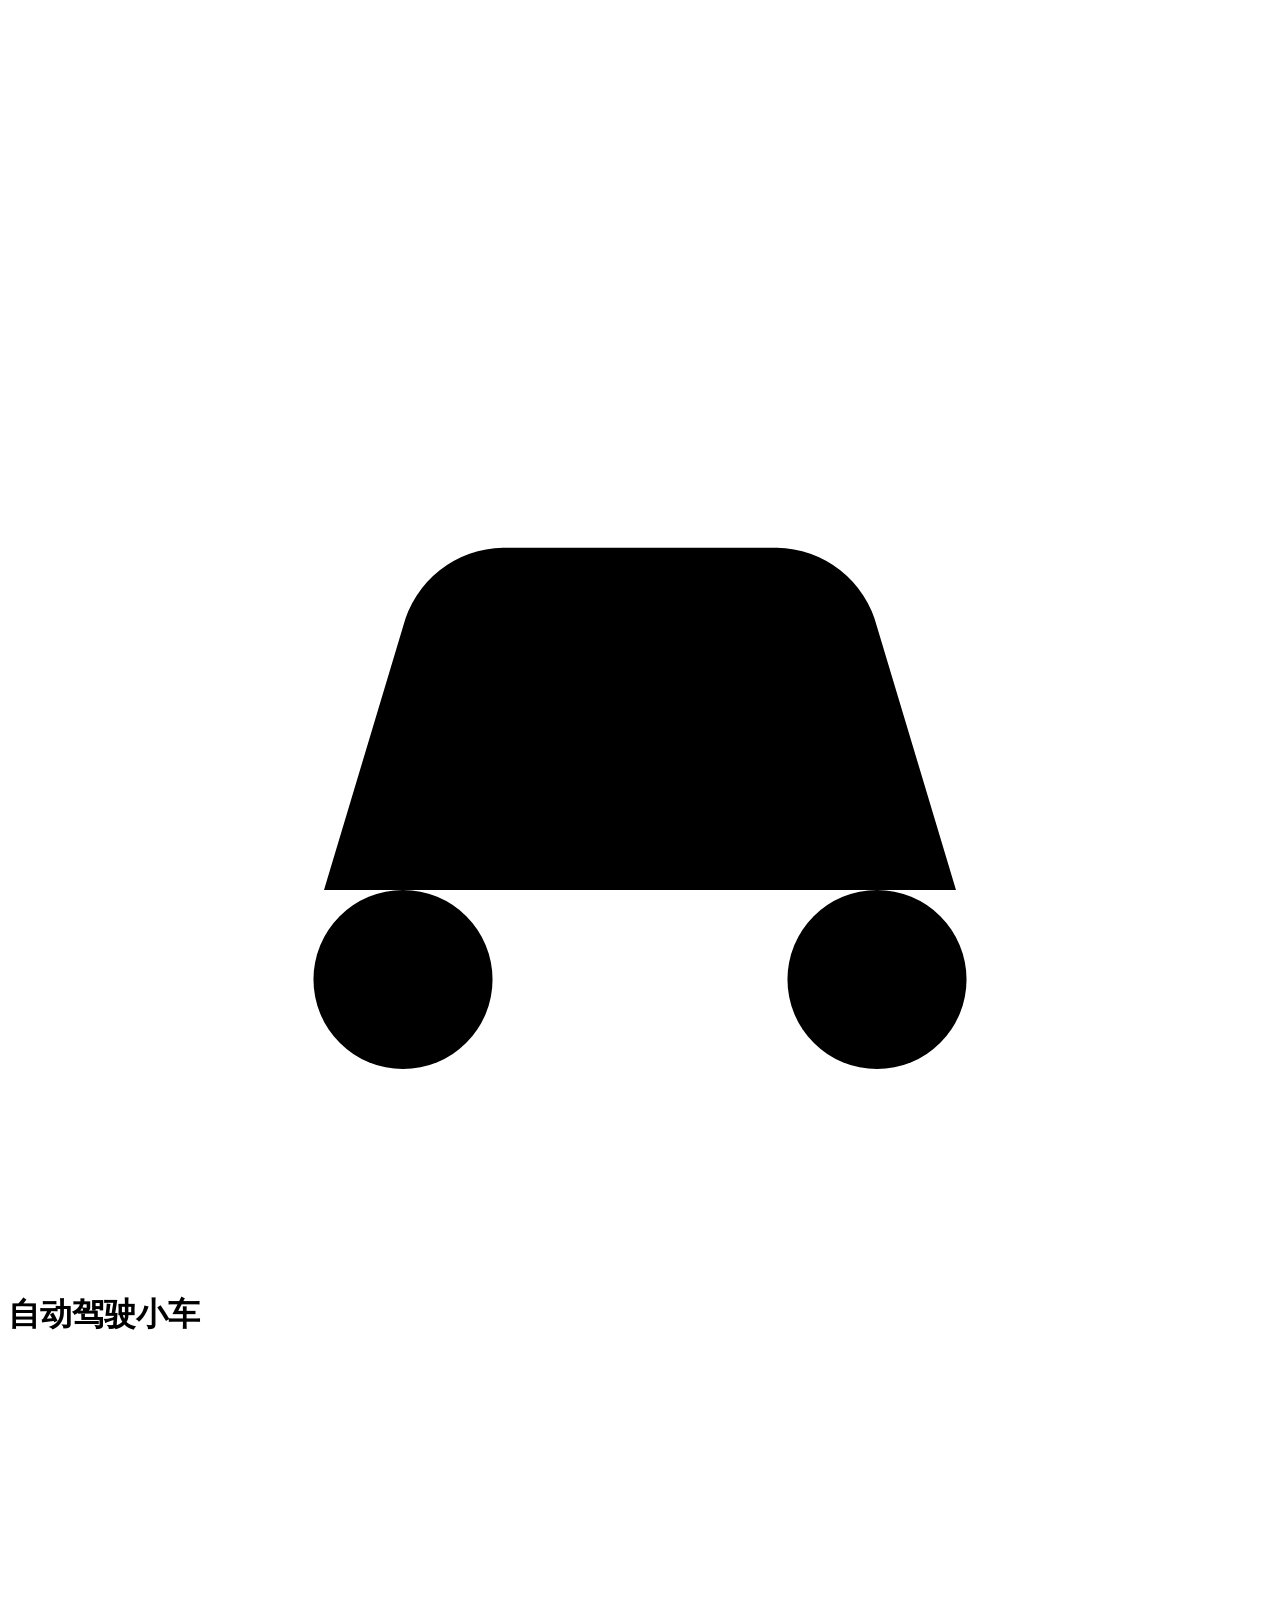
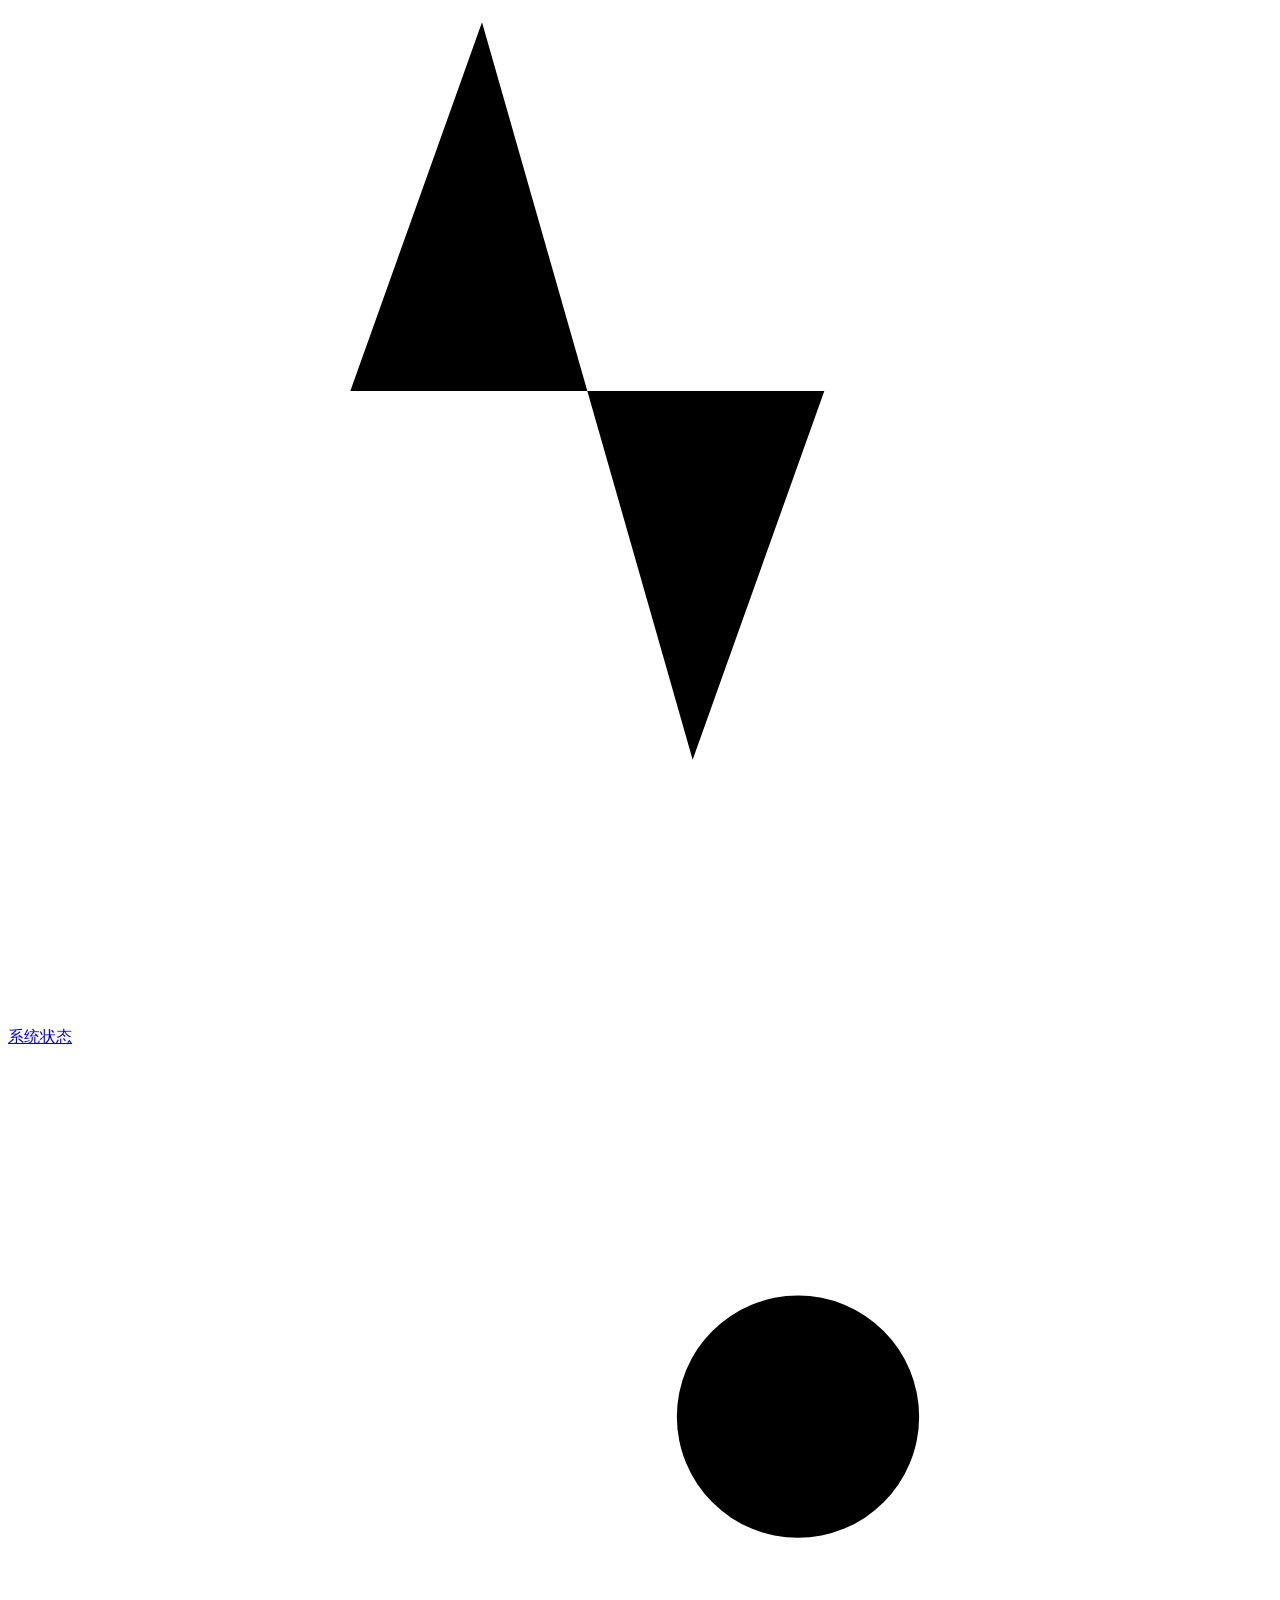
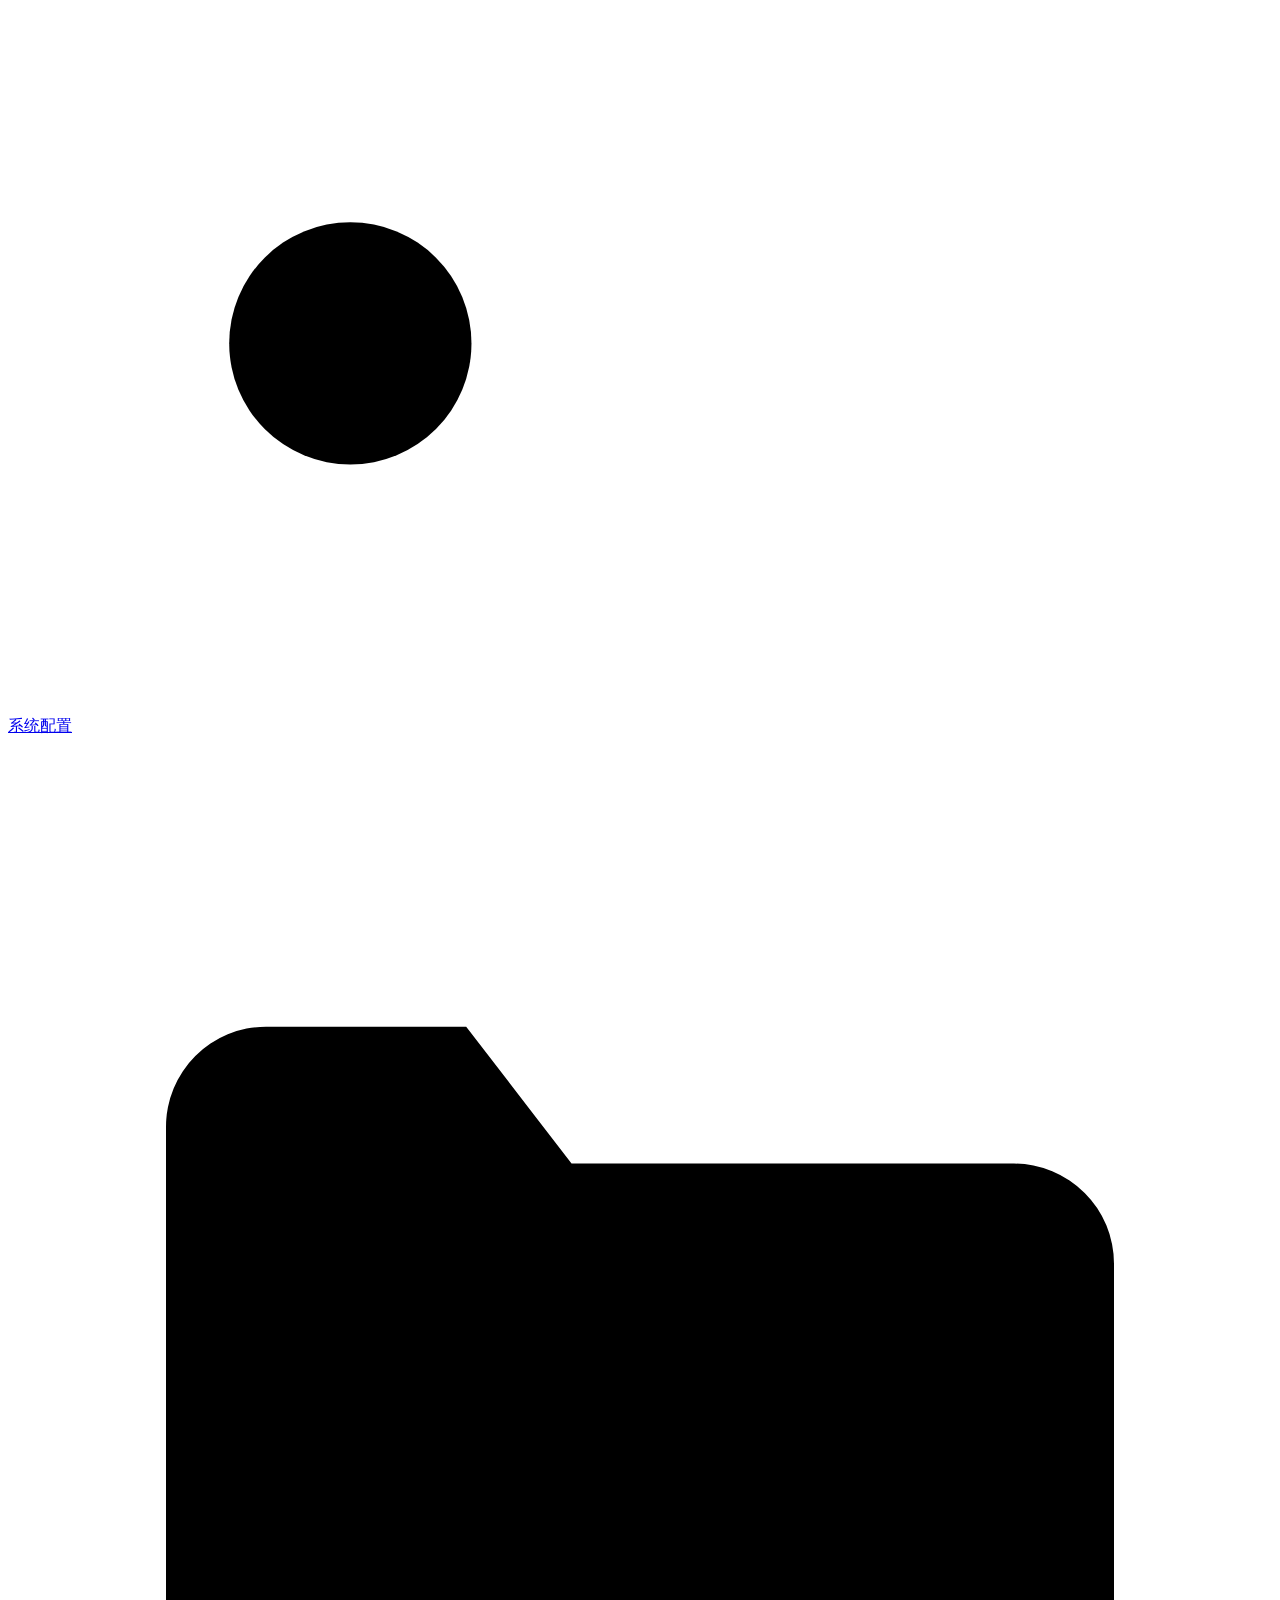
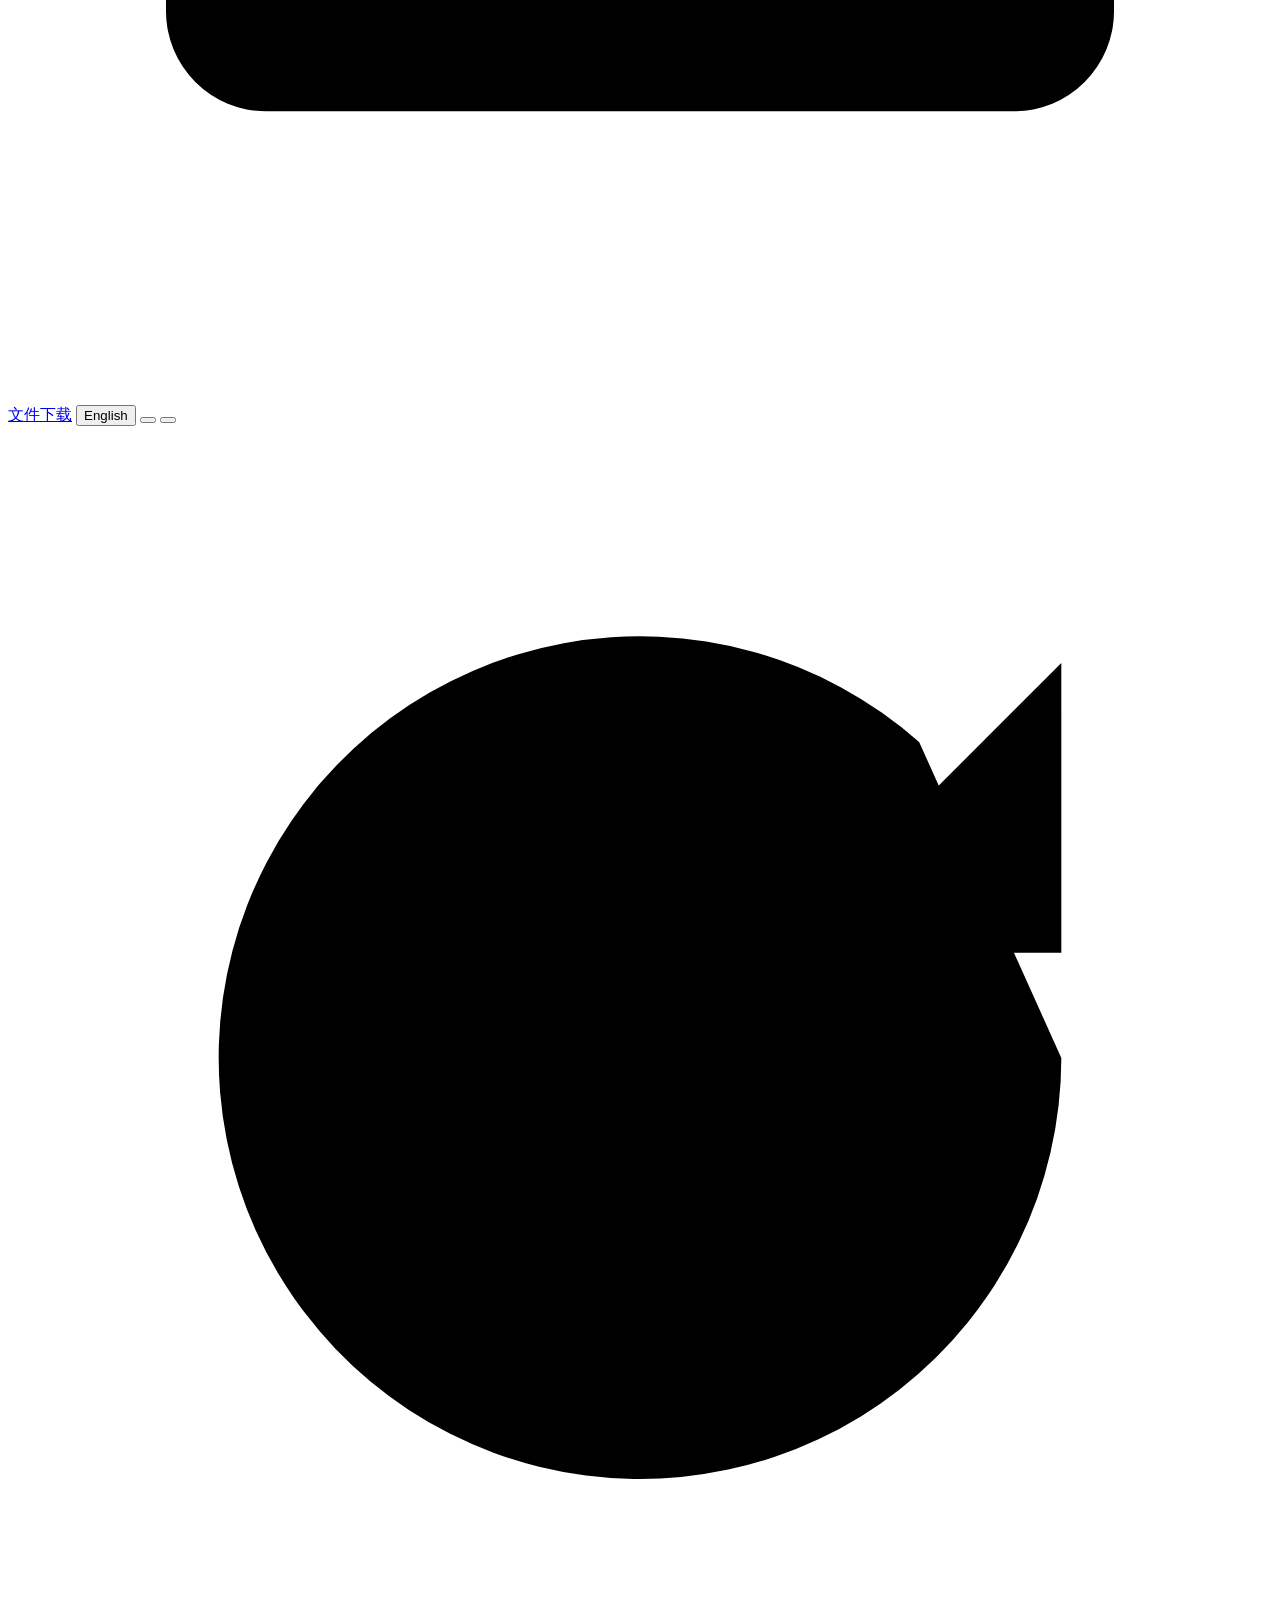
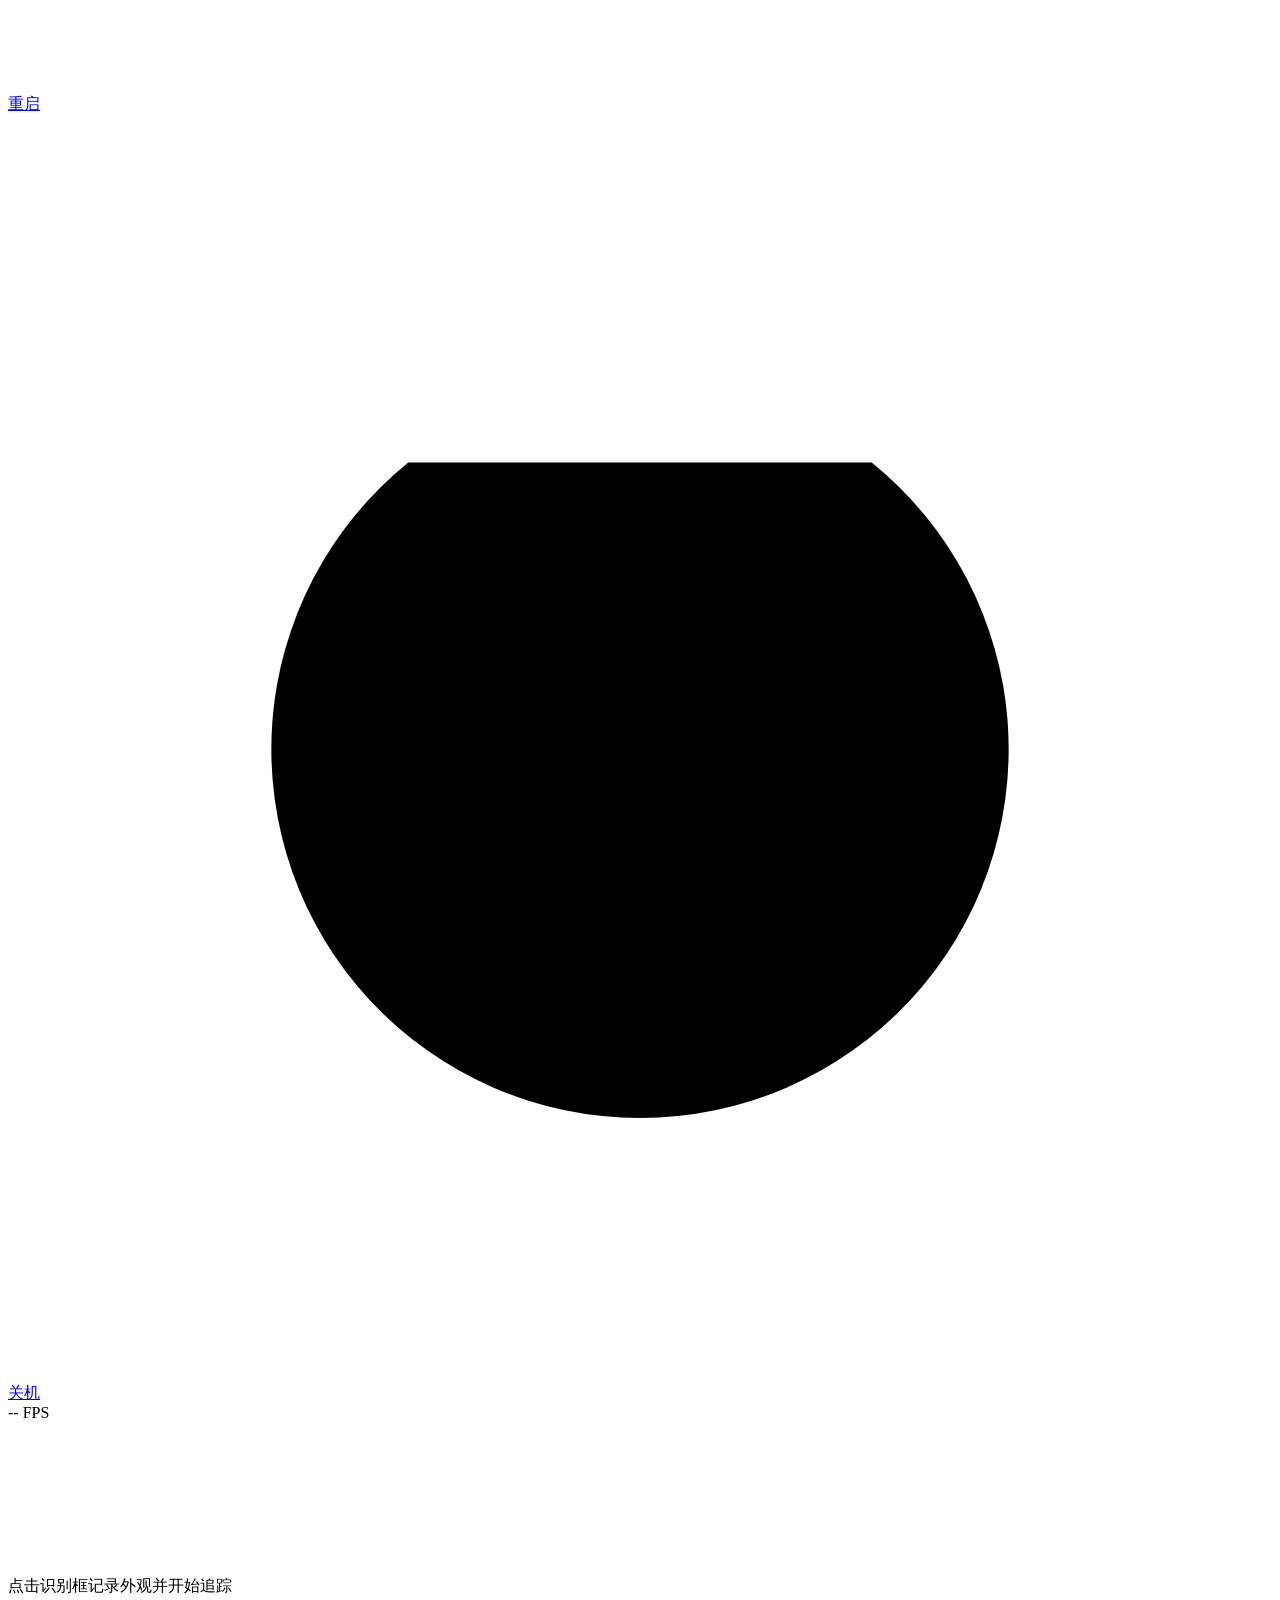
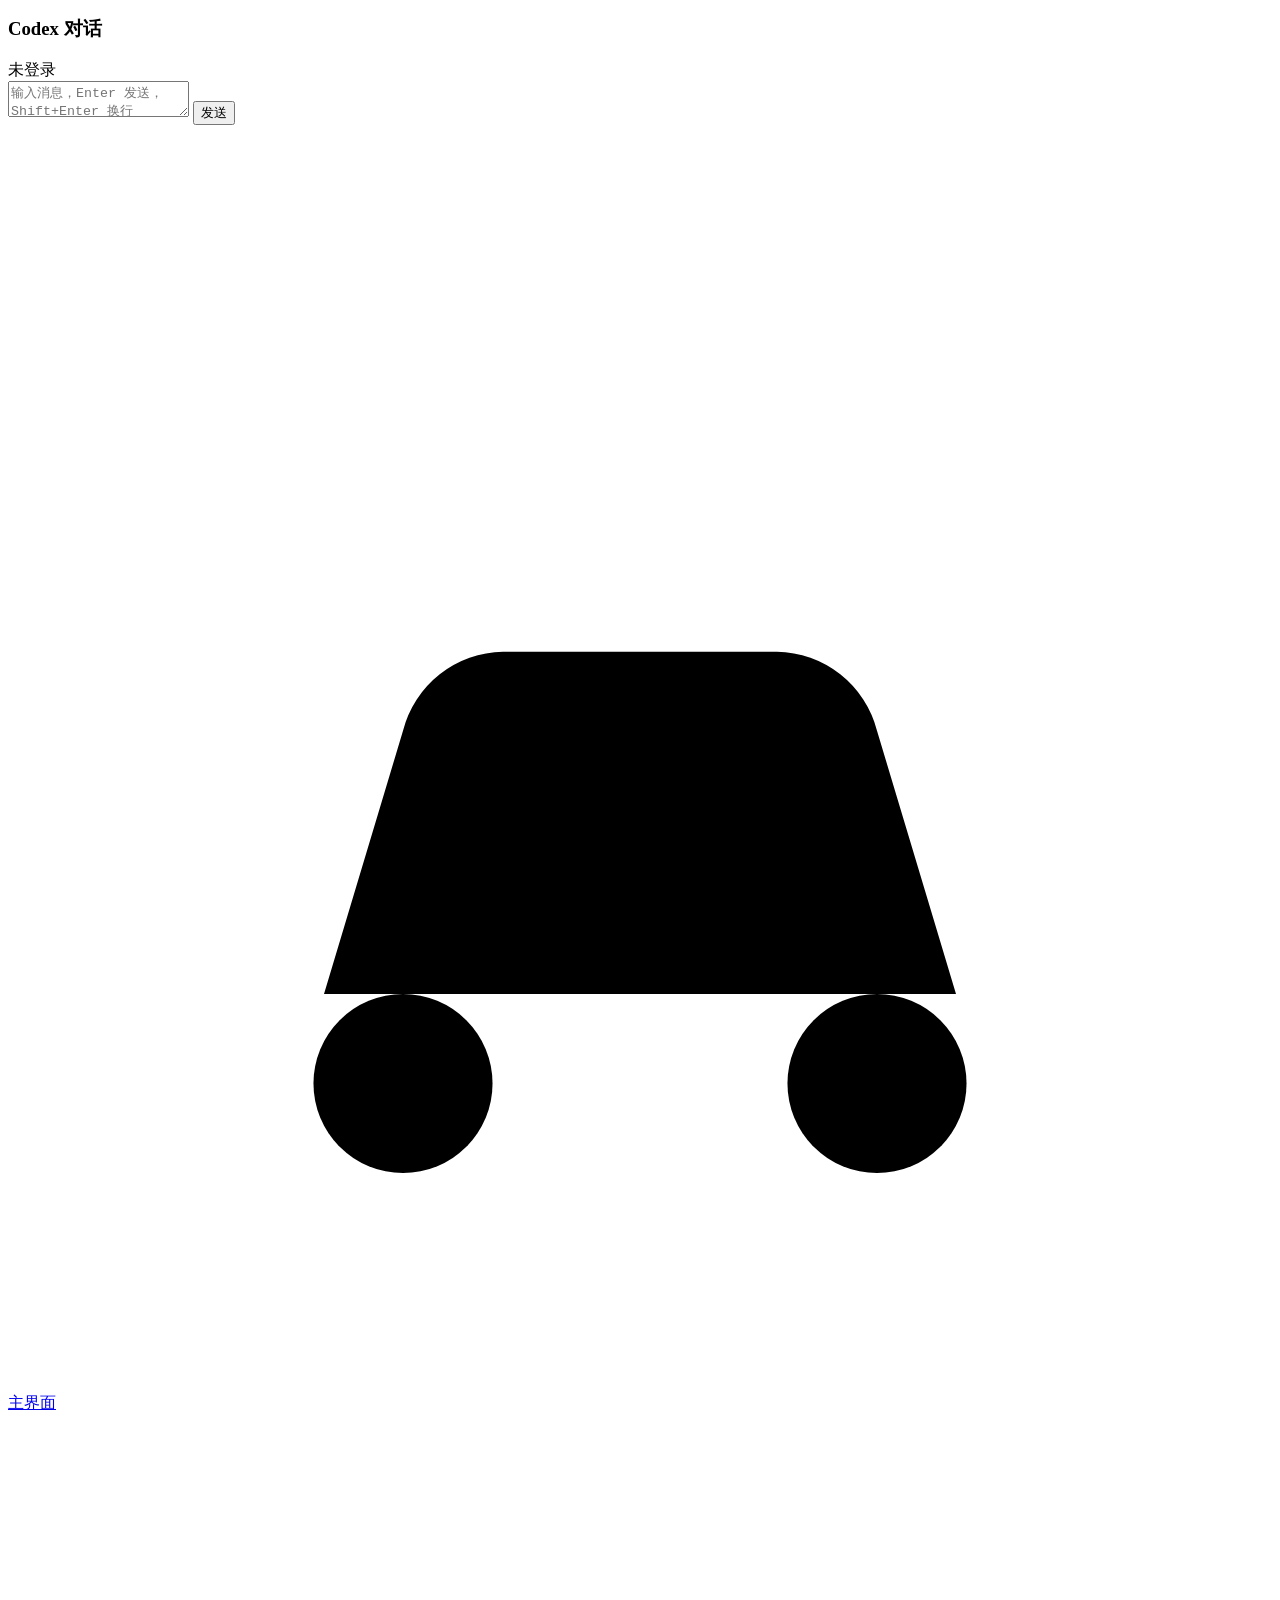
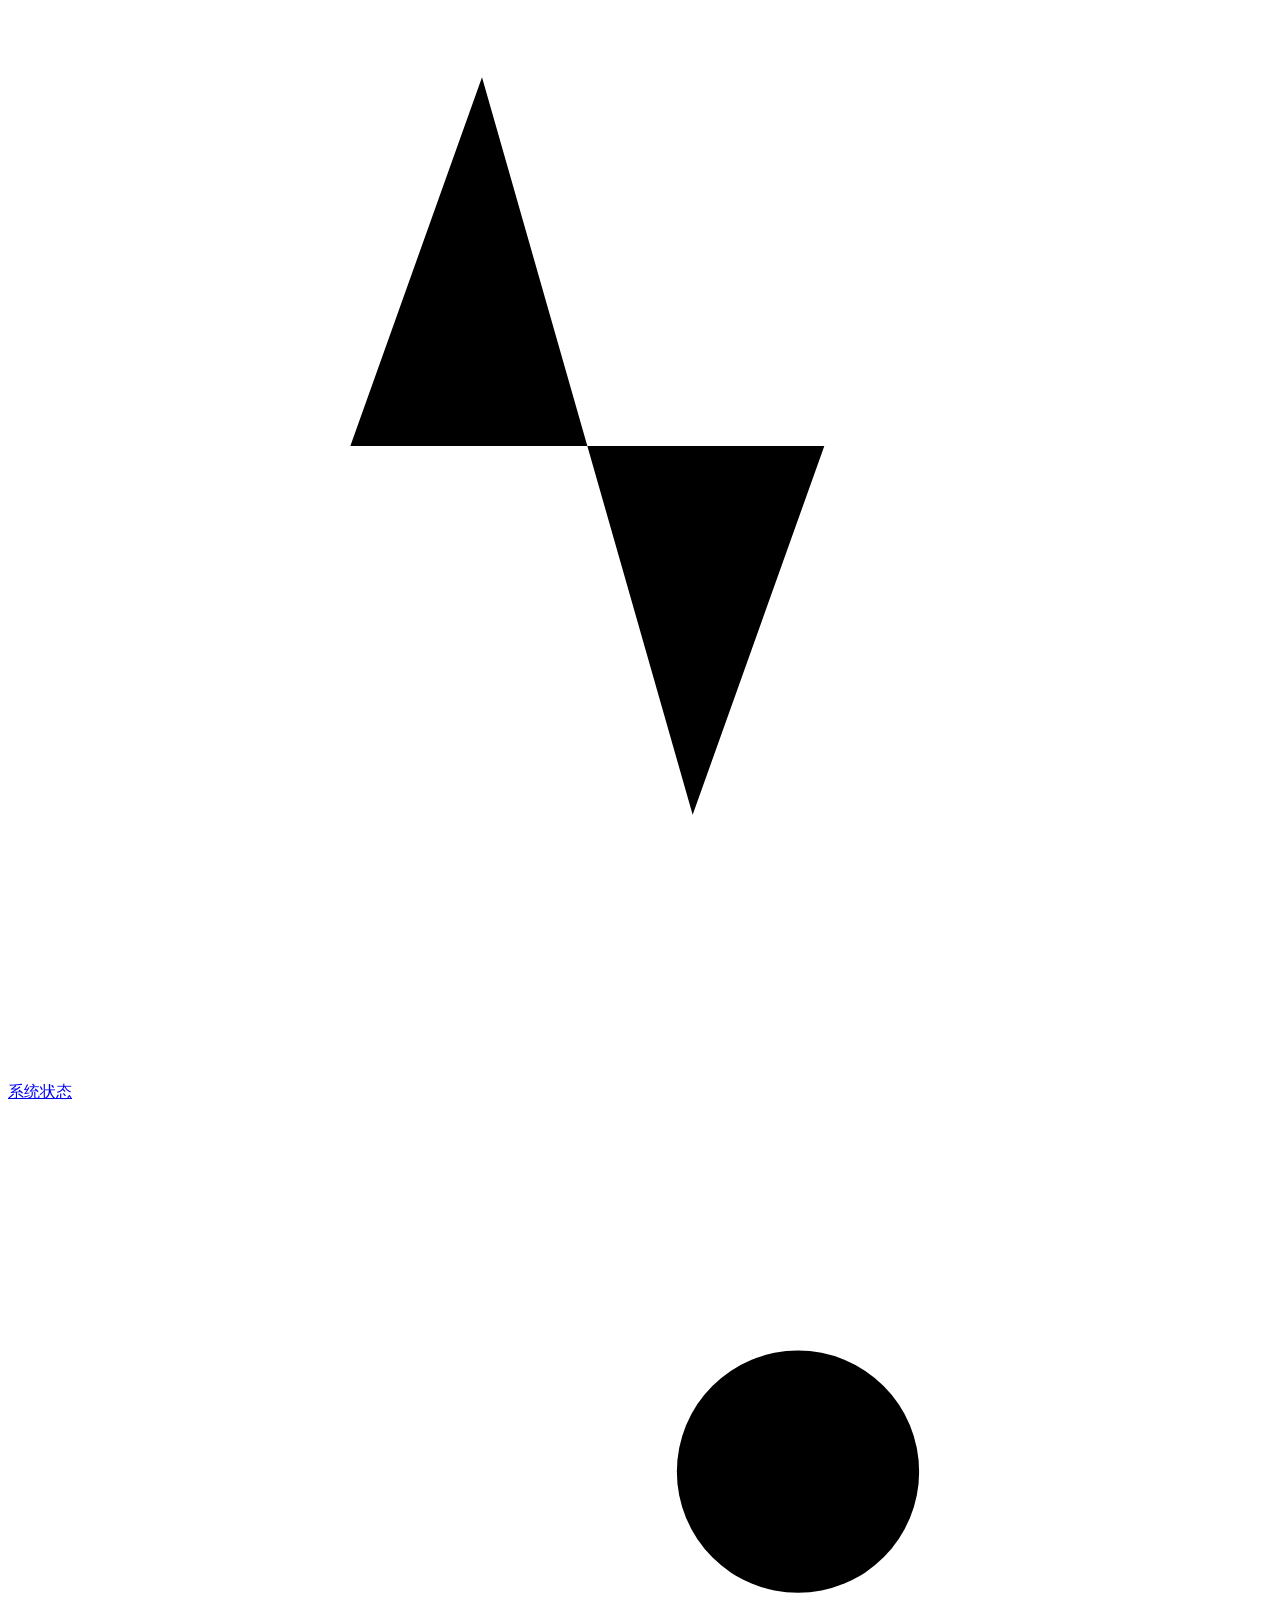
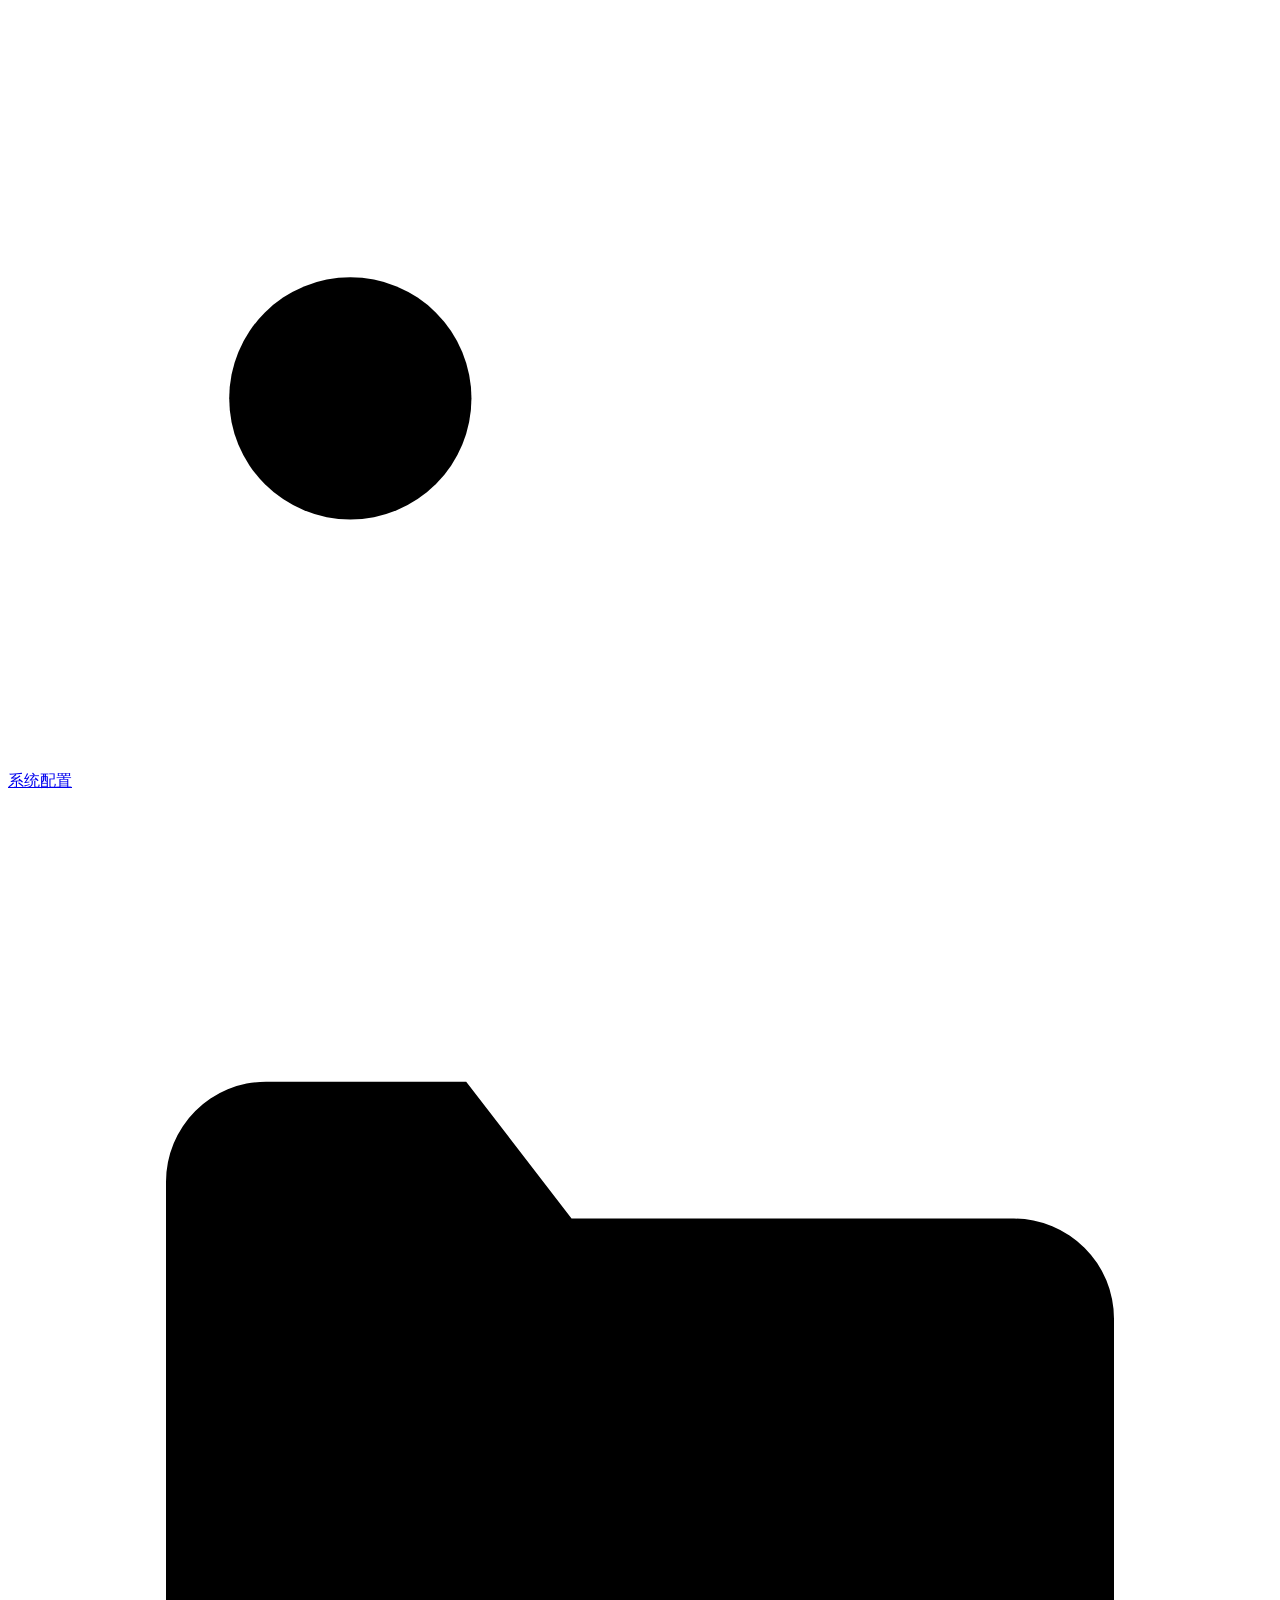
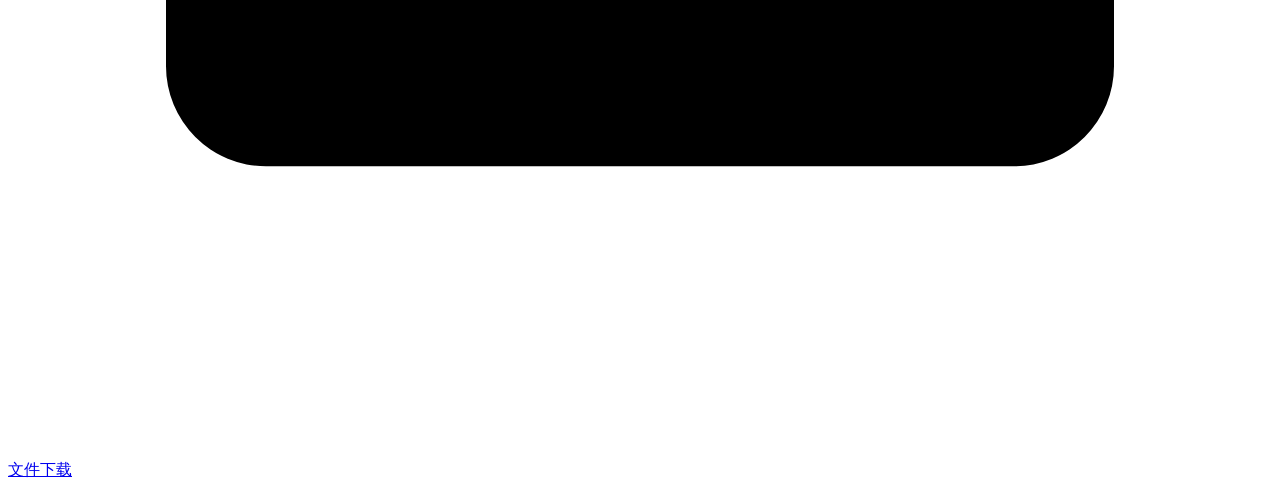
==== html/index.html @ cf7c735f "web: 移除 Codex 对话输入框下方状态行（沙箱/记录提示） - index.html 删除 .codex-chat-foot（#codex_chat_meta 状态行） - codex-cha" ====
<!-- SPDX-License-Identifier: GPL-3.0-or-later -->
<!DOCTYPE html><html lang="zh"><head><meta charset="UTF-8"><meta name="viewport" content="width=device-width,initial-scale=1"><title data-i18n="自动驾驶小车">自动驾驶小车</title>
<link rel="stylesheet" href="/css/tokens.css?v=2026110716">
<link rel="stylesheet" href="/css/layout.css?v=2026110716">
<link rel="stylesheet" href="/css/components.css?v=2026110716">
<link rel="stylesheet" href="/css/monitor.css?v=2026110716">
<link rel="stylesheet" href="/css/camera.css?v=2026110716">
<link rel="stylesheet" href="/css/codex-chat.css?v=2026110716">
<script src="/js/theme.js?v=2026110716"></script>
<script src="/js/palette.js?v=2026110716"></script>
<script src="/js/i18n.js?v=2026110716"></script>
<script src="/js/auth.js?v=2026110716"></script>
<script src="/js/app.js?v=2026110716"></script>
</head><body>
<div class="top-bar">
  <div class="tb-left"><h1><svg class="icon" viewBox="0 0 24 24" aria-hidden="true"><path d="M4 16.5h16"/><path d="M6 16.5l1.5-5A2 2 0 0 1 9.4 10h5.2a2 2 0 0 1 1.9 1.5l1.5 5"/><circle cx="7.5" cy="18.2" r="1.7"/><circle cx="16.5" cy="18.2" r="1.7"/></svg> <span data-i18n="自动驾驶小车">自动驾驶小车</span></h1></div>
  <div class="tb-right">
    <span id="datetime"></span>
    <a href="/status" class="btn btn-back"><svg class="icon" viewBox="0 0 24 24" aria-hidden="true"><path d="M3 12h3.5l2.5-7 4 14 2.5-7H21"/></svg> <span data-i18n="系统状态">系统状态</span></a>
    <a href="/config" class="btn btn-back"><svg class="icon" viewBox="0 0 24 24" aria-hidden="true"><path d="M4 7h9M17.5 7H20M4 17h2.5M11 17h9"/><circle cx="15" cy="7" r="2.3"/><circle cx="6.5" cy="17" r="2.3"/></svg> <span data-i18n="系统配置">系统配置</span></a>
    <a href="/logs" class="btn btn-back"><svg class="icon" viewBox="0 0 24 24" aria-hidden="true"><path d="M3 7.4A1.9 1.9 0 0 1 4.9 5.5h3.8l2 2.6h8.4a1.9 1.9 0 0 1 1.9 1.9v6.6a1.9 1.9 0 0 1-1.9 1.9H4.9A1.9 1.9 0 0 1 3 16.6z"/></svg> <span data-i18n="文件下载">文件下载</span></a>
    <button id="langBtn" class="theme-btn" onclick="toggleLang()" data-i18n-title="切换语言">English</button>
    <button id="themeBtn" class="theme-btn" onclick="toggleTheme()" data-i18n-title="切换主题"></button>
    <button id="paletteBtn" class="theme-btn" onclick="cyclePalette()" data-i18n-title="切换配色"></button>
    <a href="#" onclick="reboot()" class="pwr pwr-reboot"><svg class="icon" viewBox="0 0 24 24" aria-hidden="true"><path d="M20 12a8 8 0 1 1-2.7-6"/><path d="M20 4.5V10h-5.5"/></svg> <span data-i18n="重启">重启</span></a>
    <a href="#" onclick="shutdown()" class="pwr pwr-shutdown"><svg class="icon" viewBox="0 0 24 24" aria-hidden="true"><path d="M12 3.5v7.5"/><path d="M7.6 6.6a7 7 0 1 0 8.8 0"/></svg> <span data-i18n="关机">关机</span></a>
  </div>
</div>

<div class="grid">
  <div class="monitor-grid">
    <div class="video-column">
      <div class="card video-card">
        <div class="video-fps" id="video_fps">-- FPS</div>
        <div class="video-wrapper">
          <video id="stream_video" autoplay muted playsinline></video>
          <img id="stream_img" style="display:none" alt="" onerror="this.style.display='none'">
          <canvas id="stream_overlay" aria-hidden="true"></canvas>
          <div id="tracking_overlay" aria-label="图像目标追踪" data-i18n-aria-label="图像目标追踪"></div>
        </div>
        <div class="tracking-toolbar">
          <span id="tracking_status" role="status">点击识别框记录外观并开始追踪</span>
          <div class="video-stats" id="video_stats" aria-live="off"></div>
        </div>
      </div>
    </div>
    <aside class="status-column codex-side" aria-label="Codex 对话">
      <section class="card codex-chat codex-chat-side" id="codex_chat" aria-labelledby="codex_chat_title">
        <div class="codex-chat-head">
          <h3 id="codex_chat_title"><span data-i18n="Codex 对话">Codex 对话</span></h3>
          <span class="codex-badge" id="codex_login_badge" data-i18n="未登录">未登录</span>
          <span class="card-status" id="status_codex_chat" role="status" aria-live="polite"></span>
          <div class="codex-chat-actions">
            <button type="button" class="btn btn-back" id="codex_stop_btn" data-i18n="停止" hidden>停止</button>
          </div>
        </div>
        <div class="codex-chat-log" id="codex_chat_log" role="log" aria-live="polite"></div>
        <form class="codex-chat-form" id="codex_chat_form">
          <textarea id="codex_chat_input" rows="2" data-i18n-ph="输入消息，Enter 发送，Shift+Enter 换行" placeholder="输入消息，Enter 发送，Shift+Enter 换行"></textarea>
          <button type="submit" class="btn btn-save" id="codex_send_btn" data-i18n="发送">发送</button>
        </form>
      </section>
    </aside>
  </div>
</div>
<script src="/js/monitor.js?v=2026110716"></script>
<script src="/js/image-tracking.js?v=2026110716"></script>
<script src="/js/codex-chat.js?v=2026110716"></script>
<script src="/js/mobile-nav.js?v=2026110716"></script>
<nav class="tabbar" aria-label="主导航"><a class="tab active" href="/" aria-current="page"><svg class="icon" viewBox="0 0 24 24" aria-hidden="true"><path d="M4 16.5h16"/><path d="M6 16.5l1.5-5A2 2 0 0 1 9.4 10h5.2a2 2 0 0 1 1.9 1.5l1.5 5"/><circle cx="7.5" cy="18.2" r="1.7"/><circle cx="16.5" cy="18.2" r="1.7"/></svg><span data-i18n="主界面">主界面</span></a><a class="tab" href="/status"><svg class="icon" viewBox="0 0 24 24" aria-hidden="true"><path d="M3 12h3.5l2.5-7 4 14 2.5-7H21"/></svg><span data-i18n="系统状态">系统状态</span></a><a class="tab" href="/config"><svg class="icon" viewBox="0 0 24 24" aria-hidden="true"><path d="M4 7h9M17.5 7H20M4 17h2.5M11 17h9"/><circle cx="15" cy="7" r="2.3"/><circle cx="6.5" cy="17" r="2.3"/></svg><span data-i18n="系统配置">系统配置</span></a><a class="tab" href="/logs"><svg class="icon" viewBox="0 0 24 24" aria-hidden="true"><path d="M3 7.4A1.9 1.9 0 0 1 4.9 5.5h3.8l2 2.6h8.4a1.9 1.9 0 0 1 1.9 1.9v6.6a1.9 1.9 0 0 1-1.9 1.9H4.9A1.9 1.9 0 0 1 3 16.6z"/></svg><span data-i18n="文件下载">文件下载</span></a></nav></body></html>
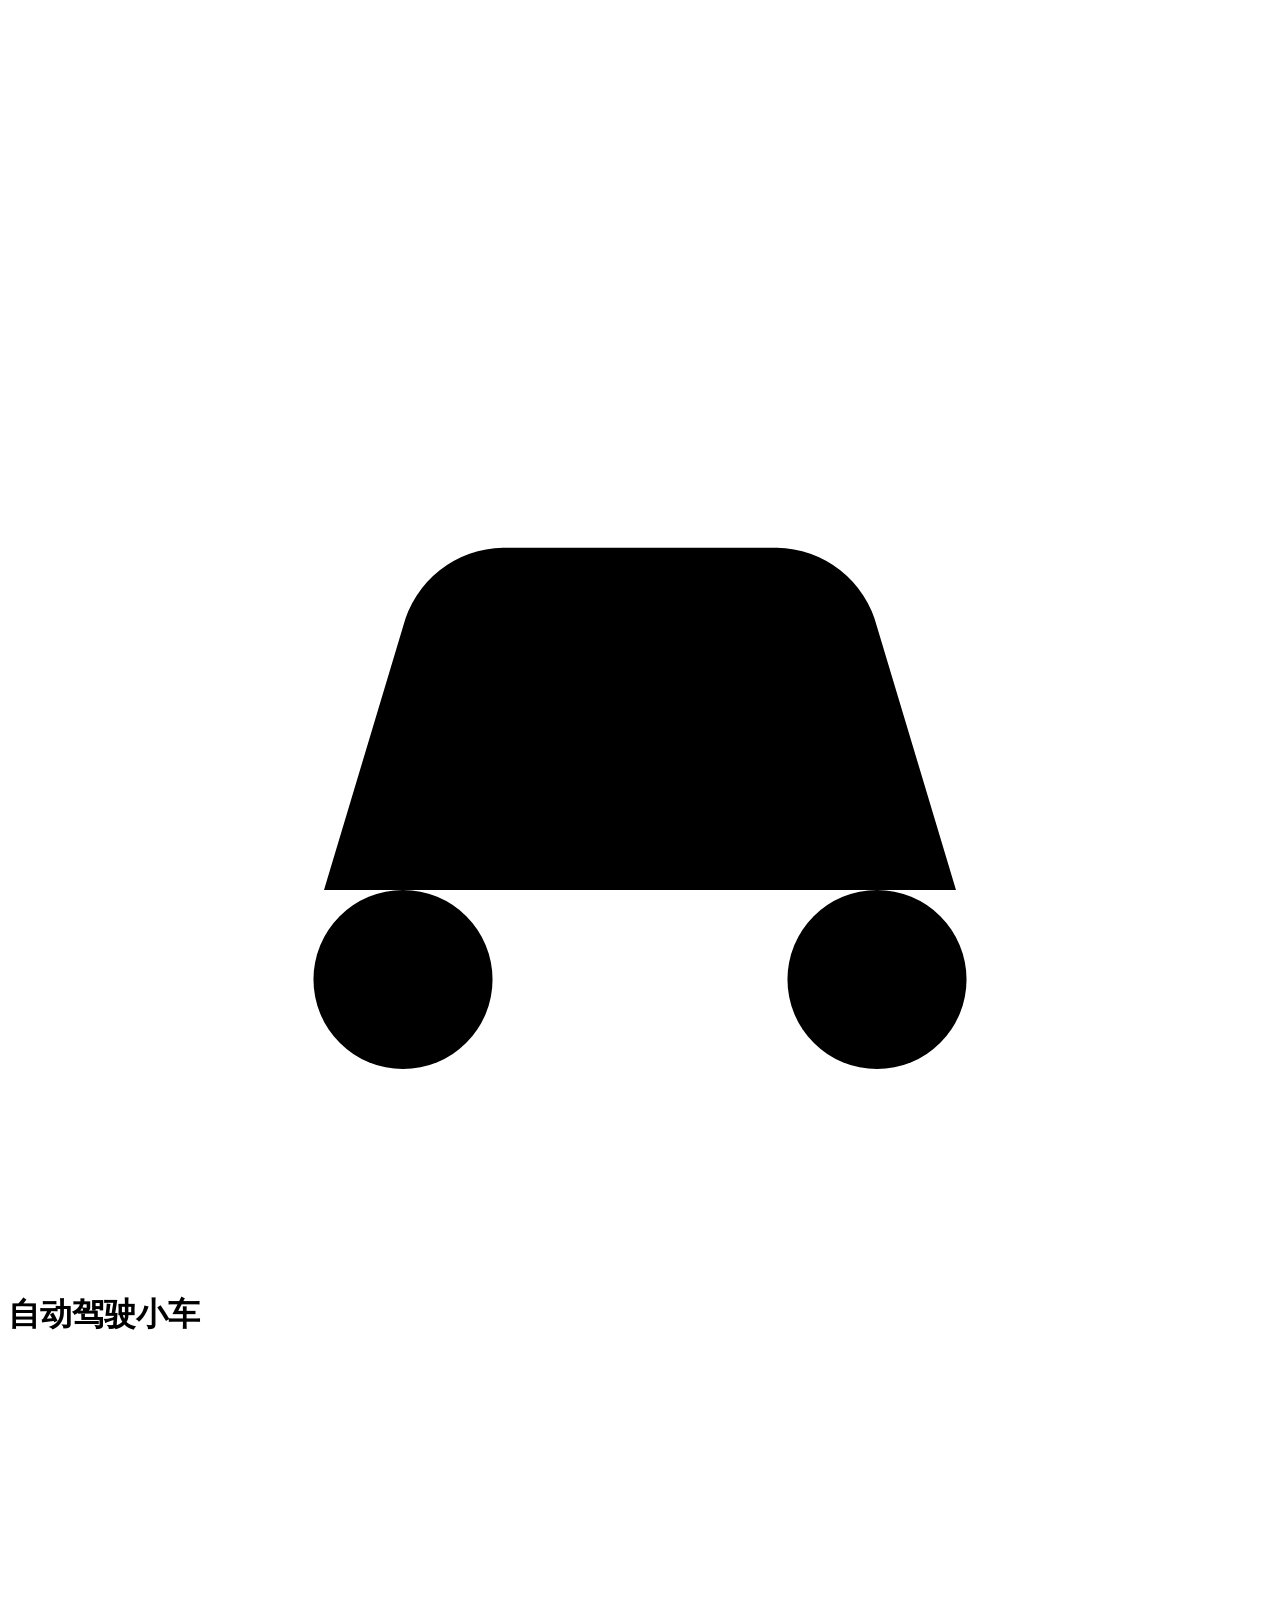
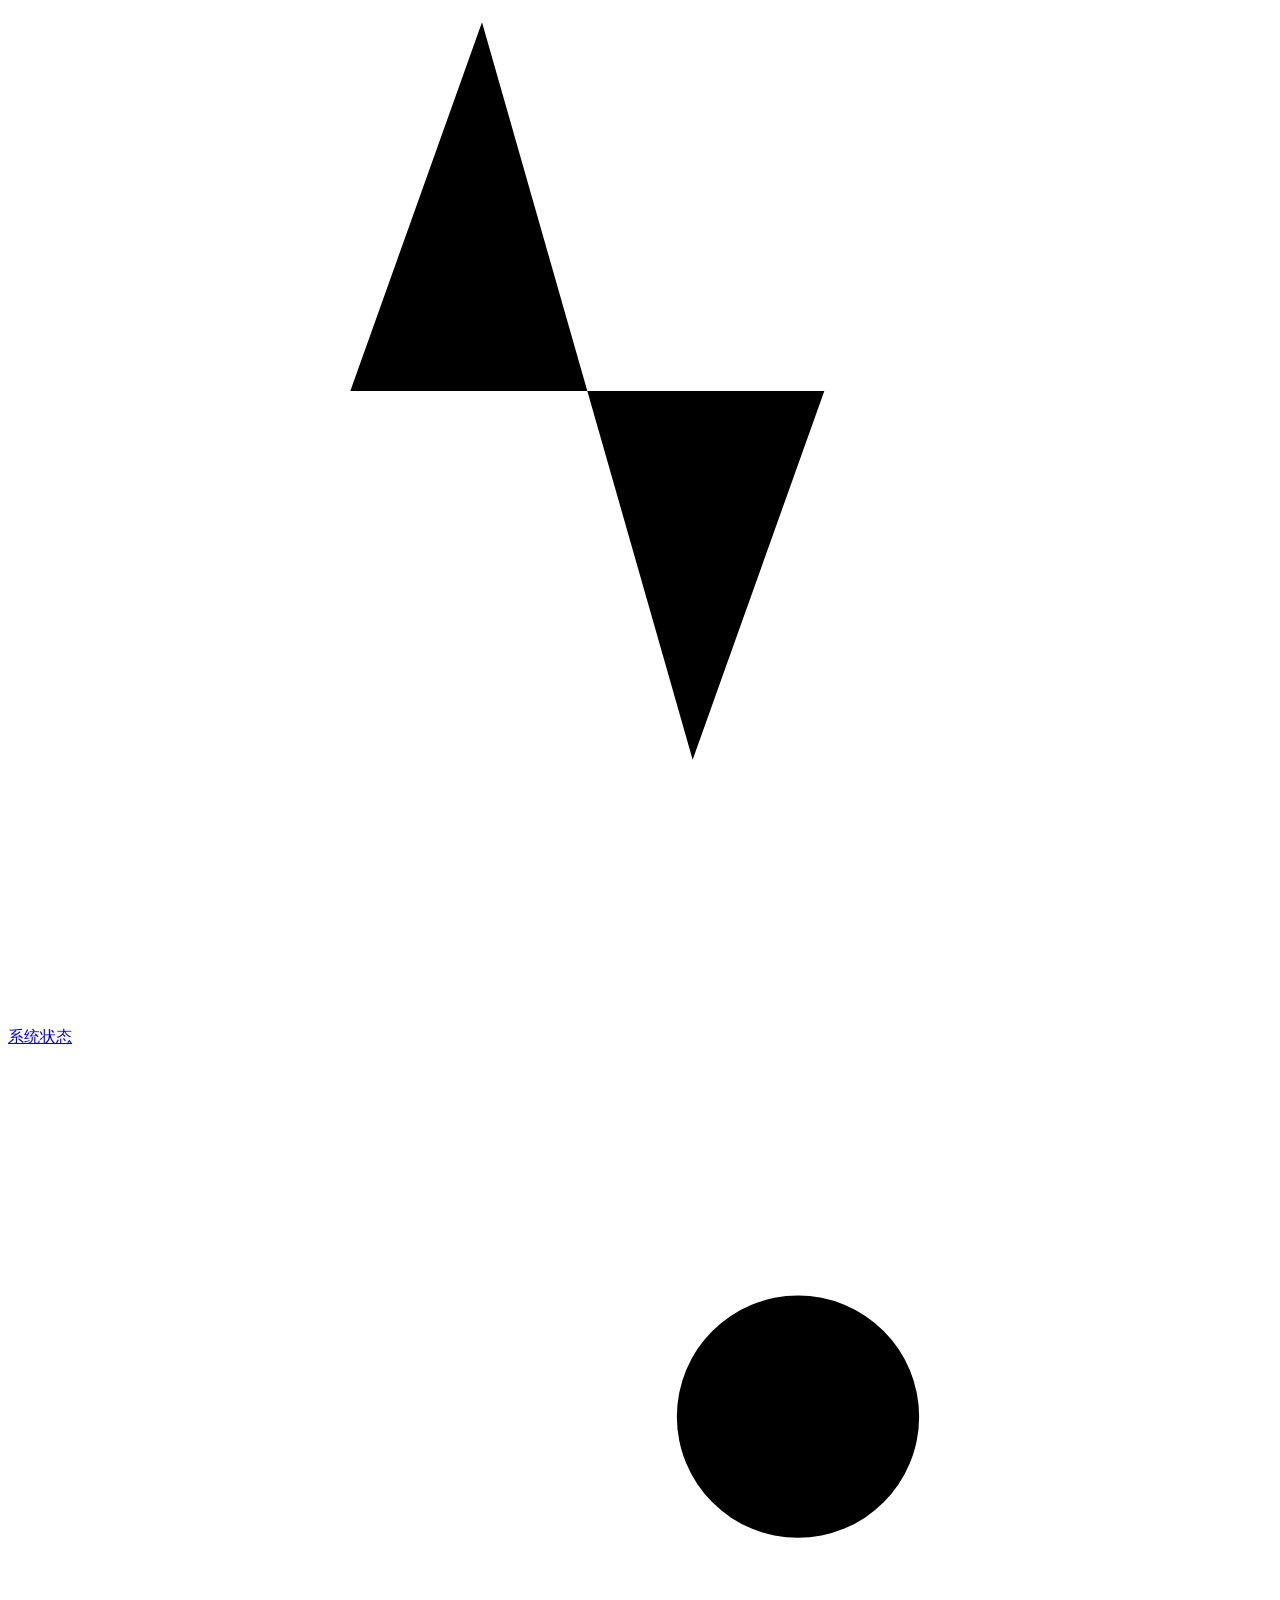
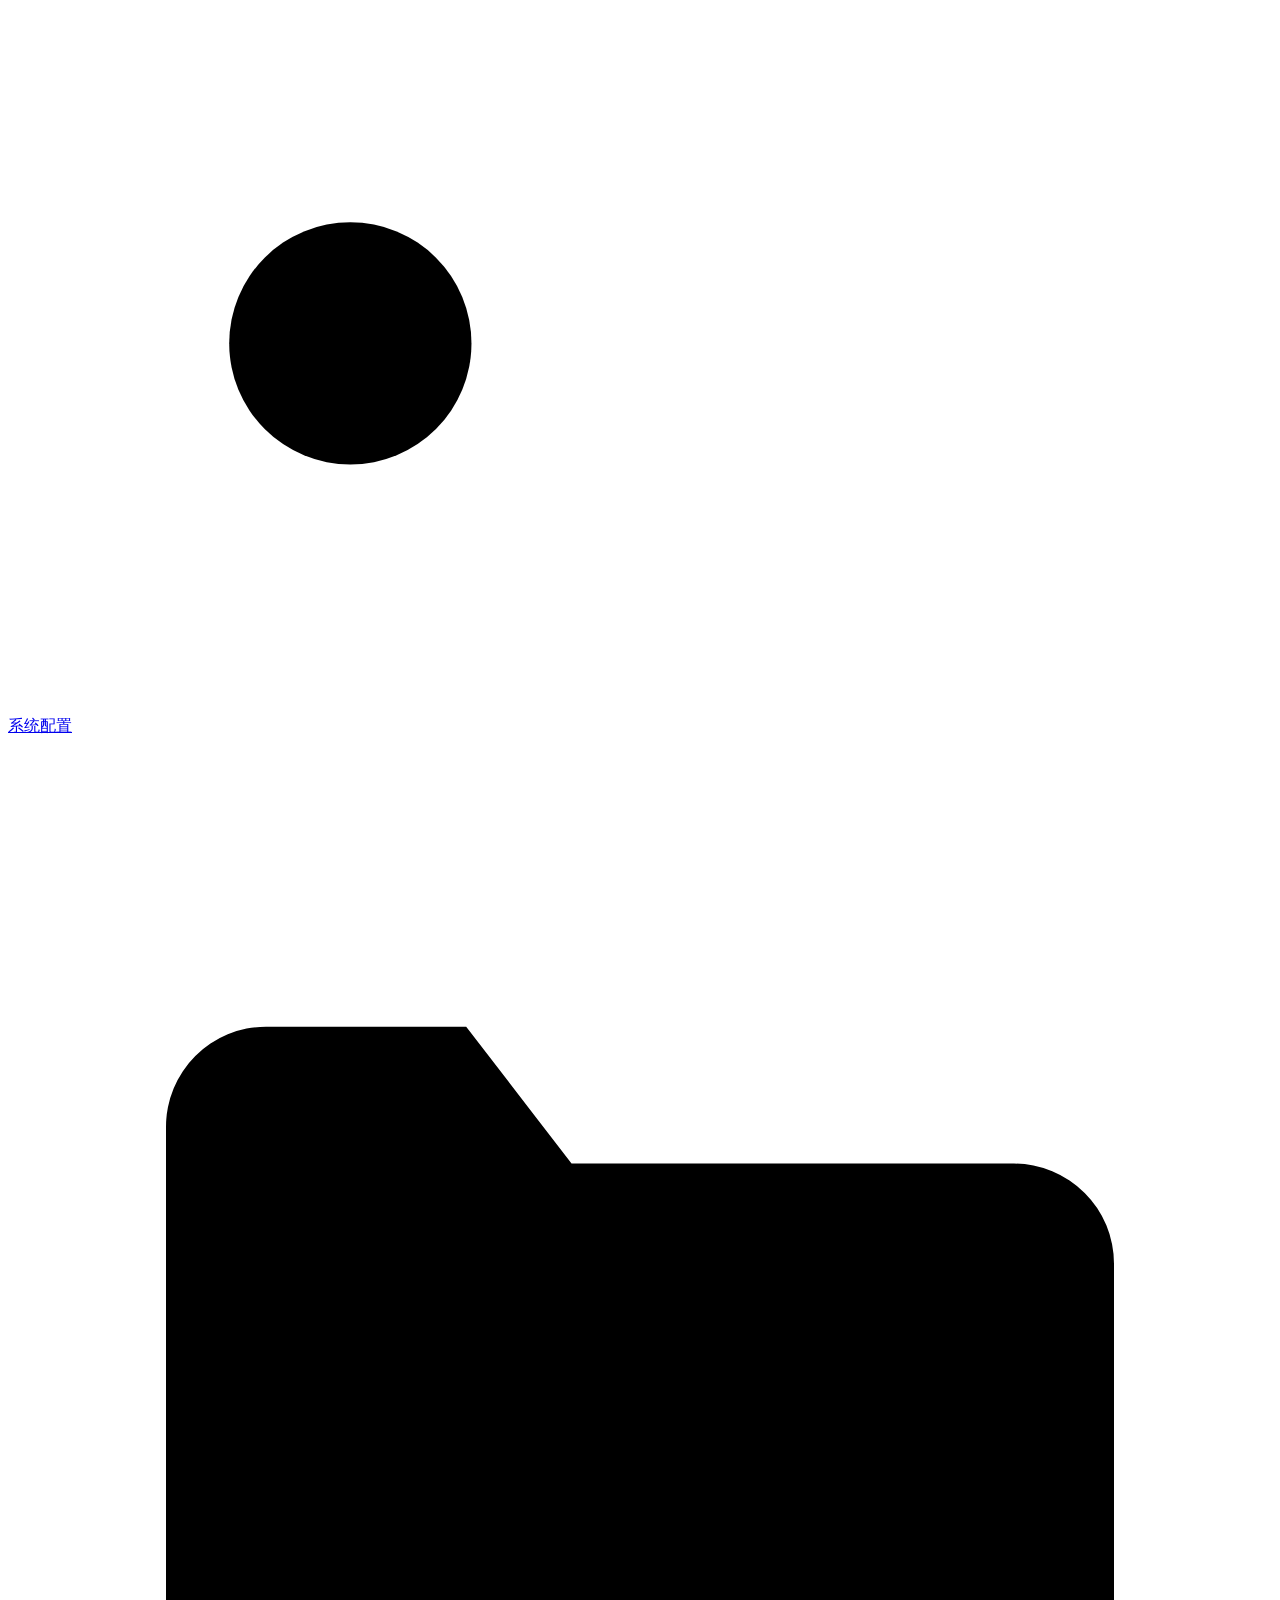
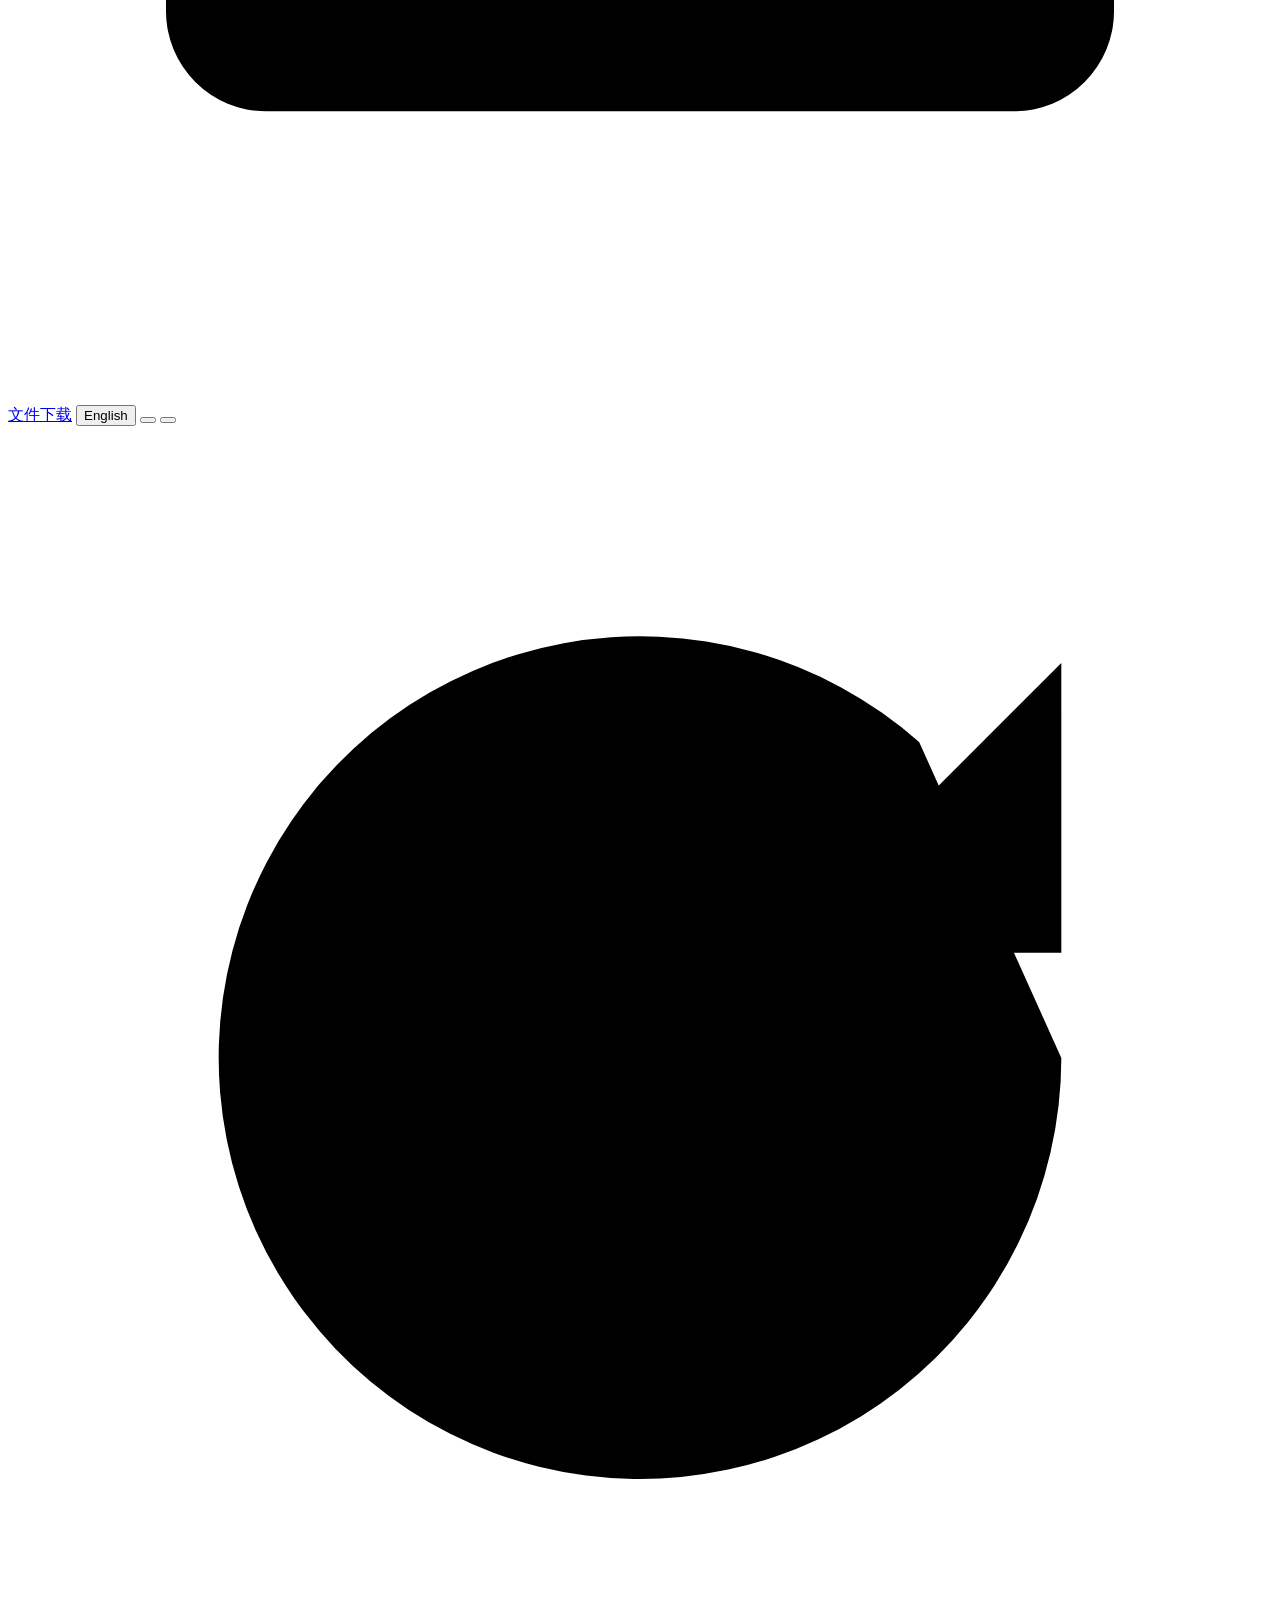
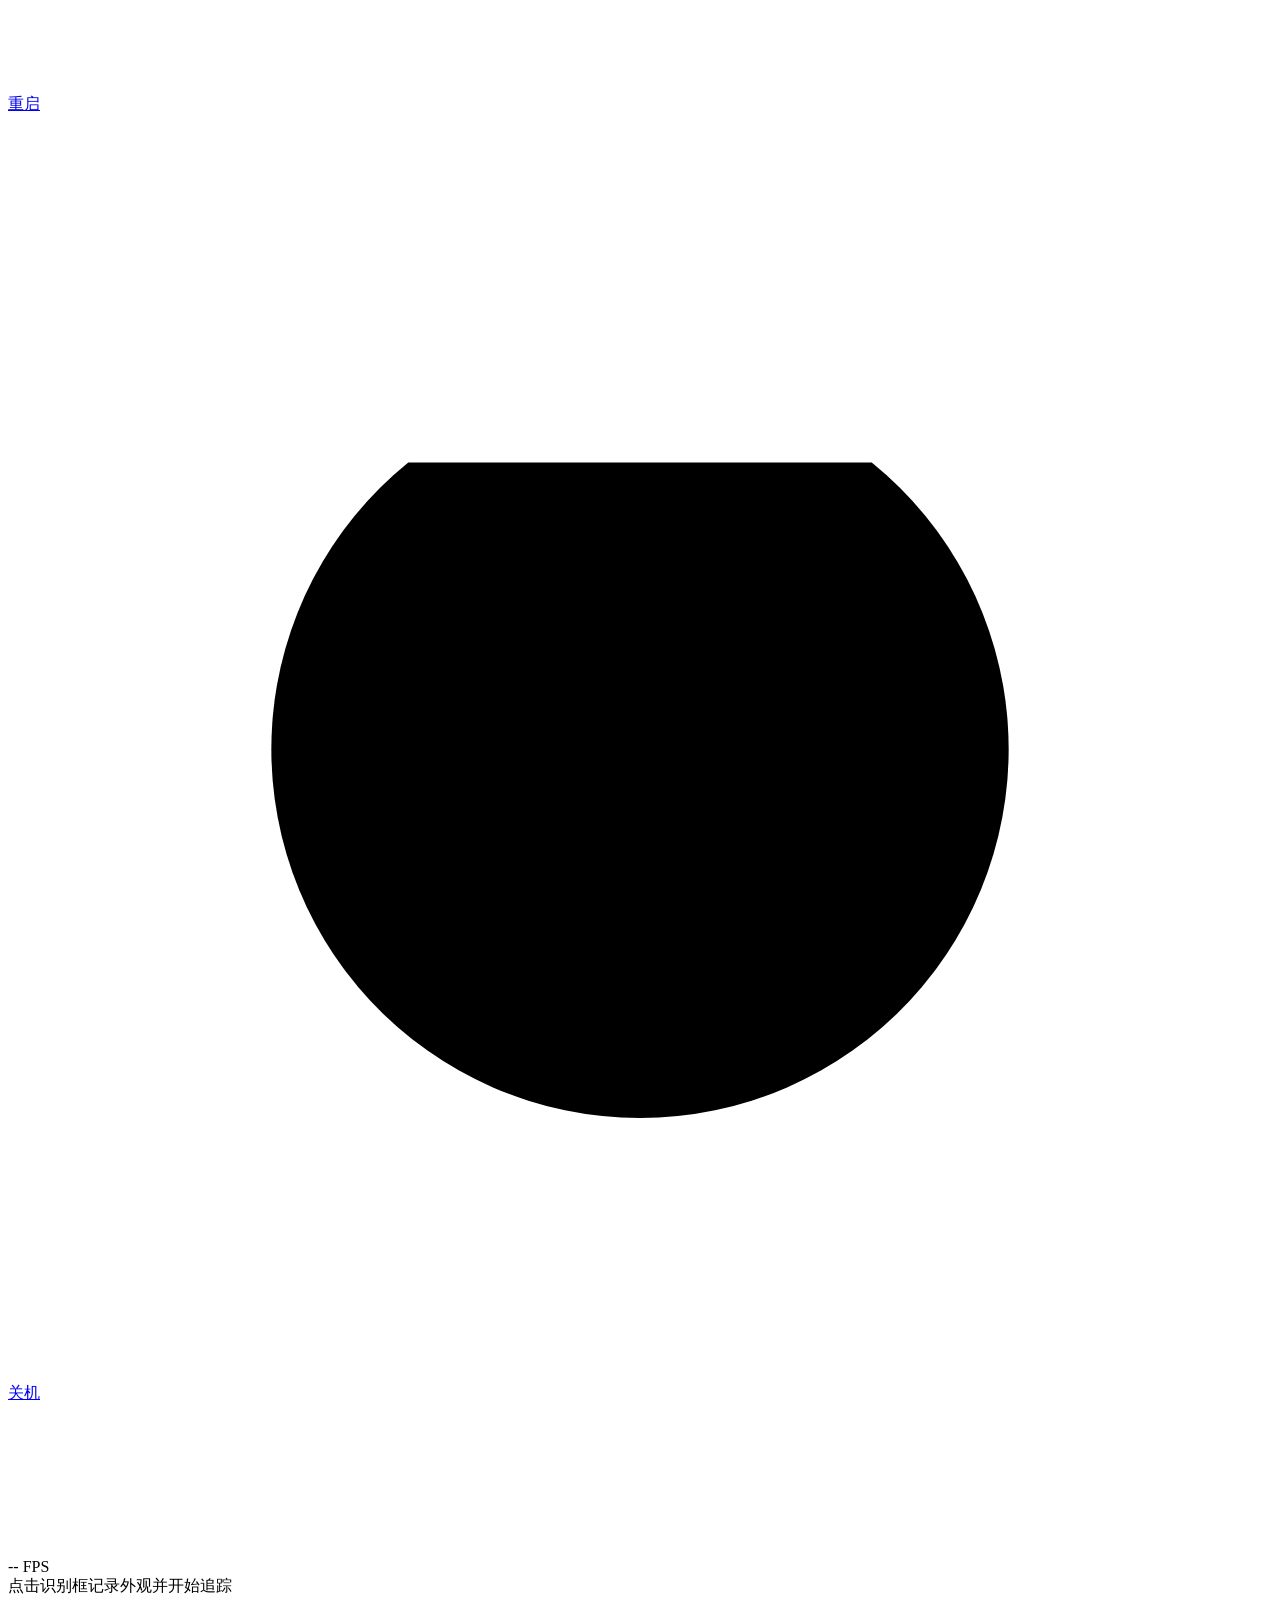
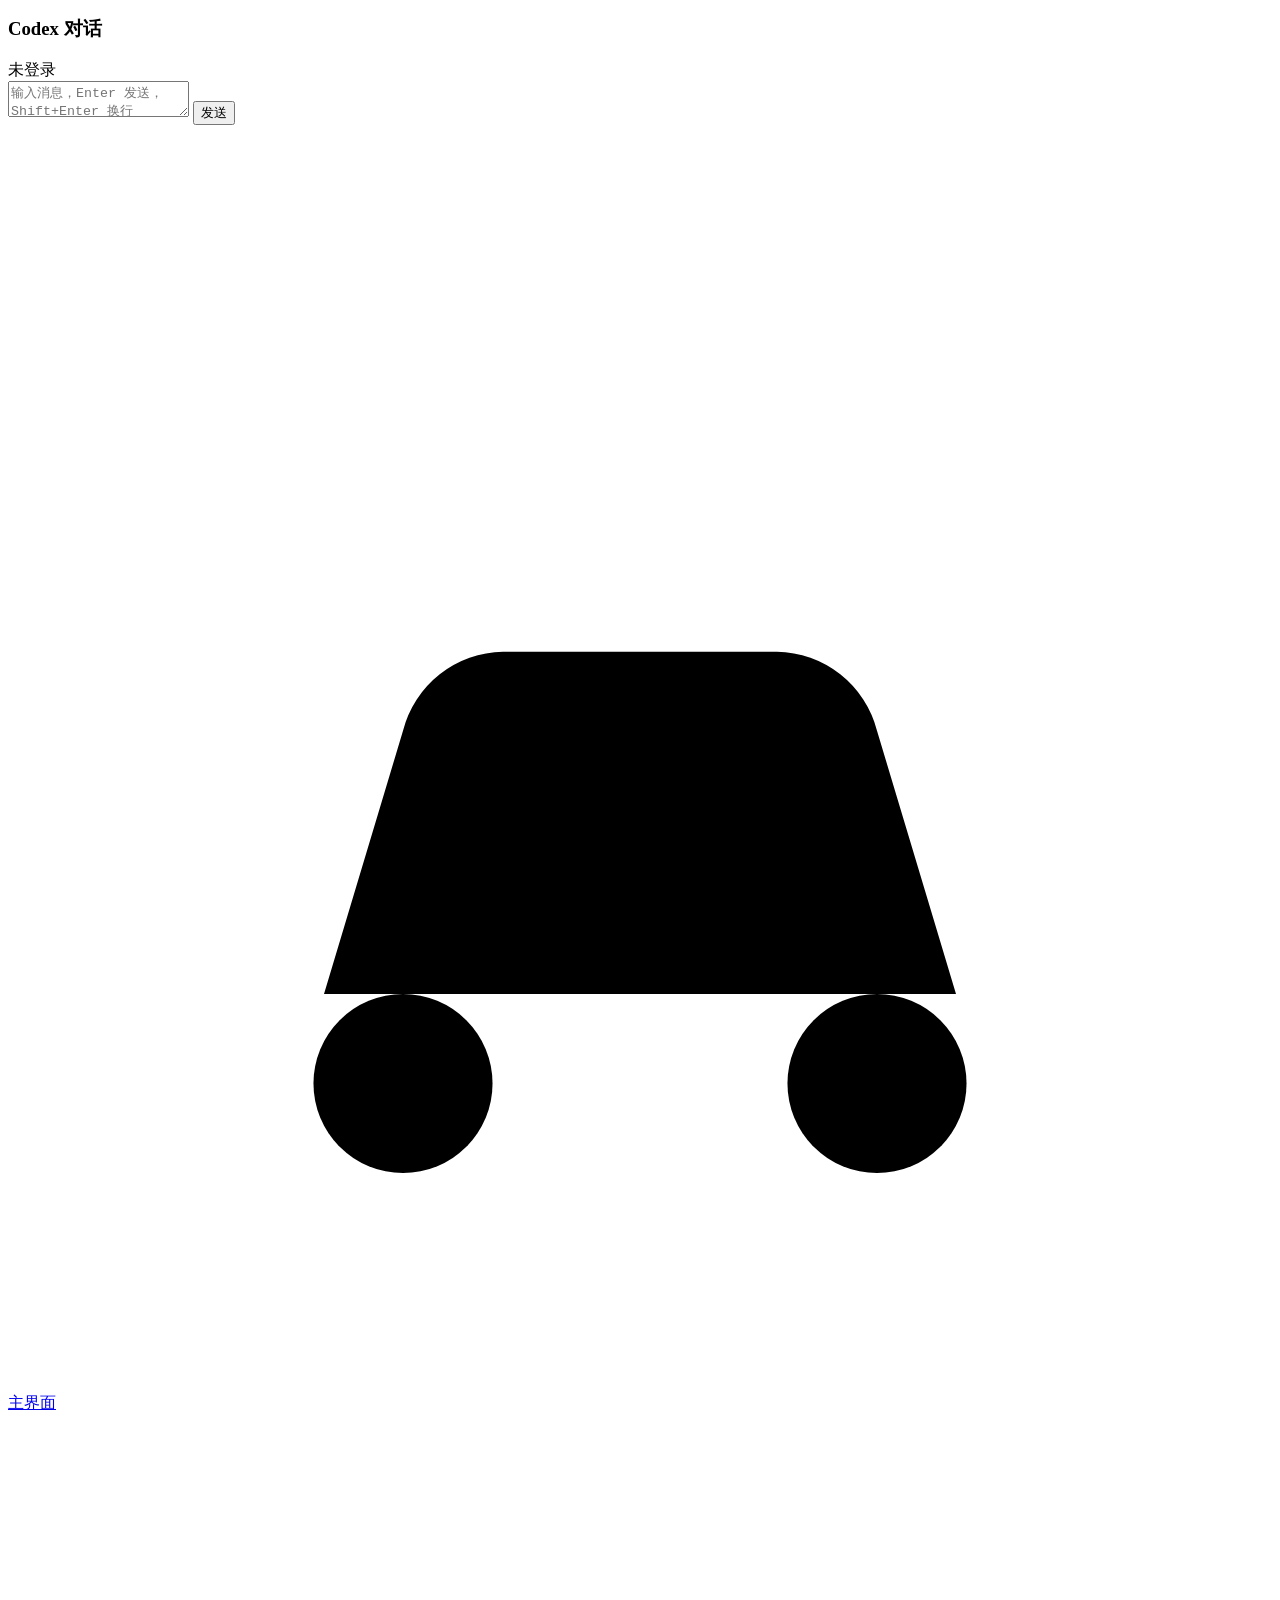
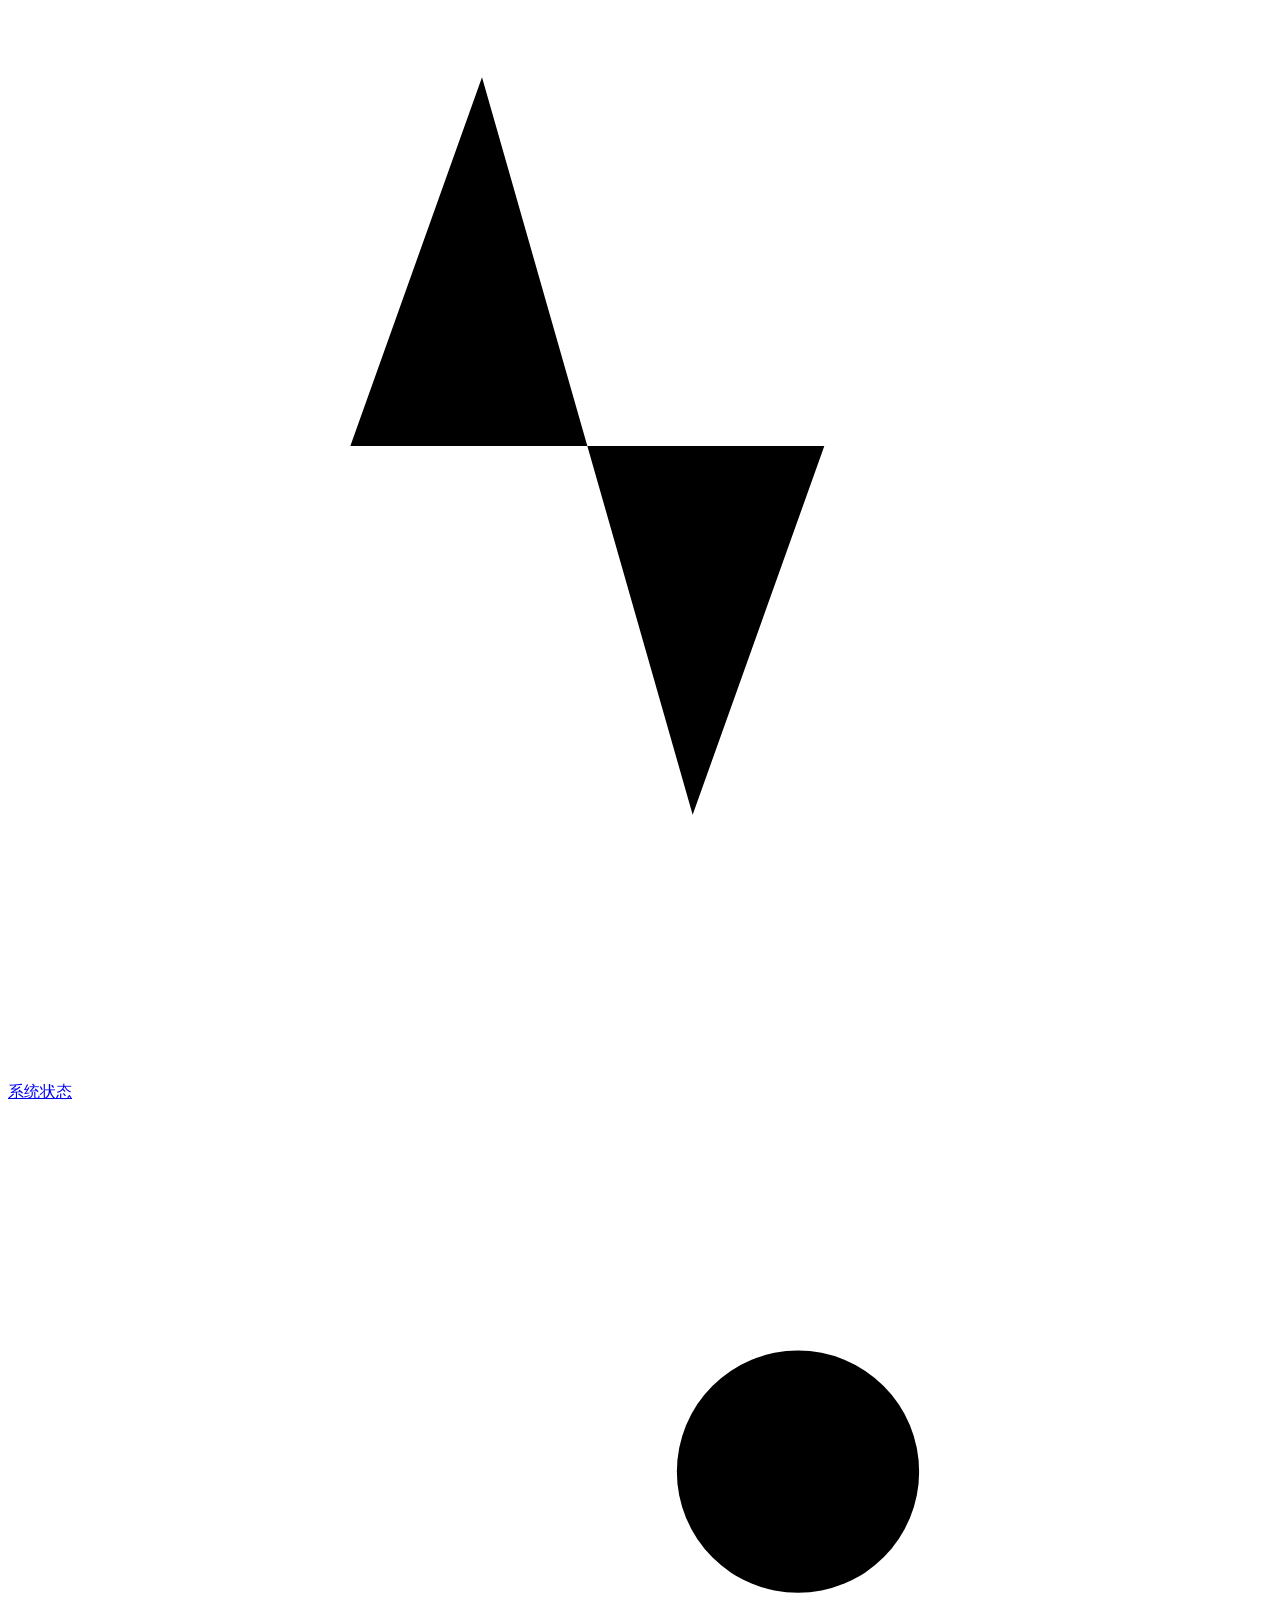
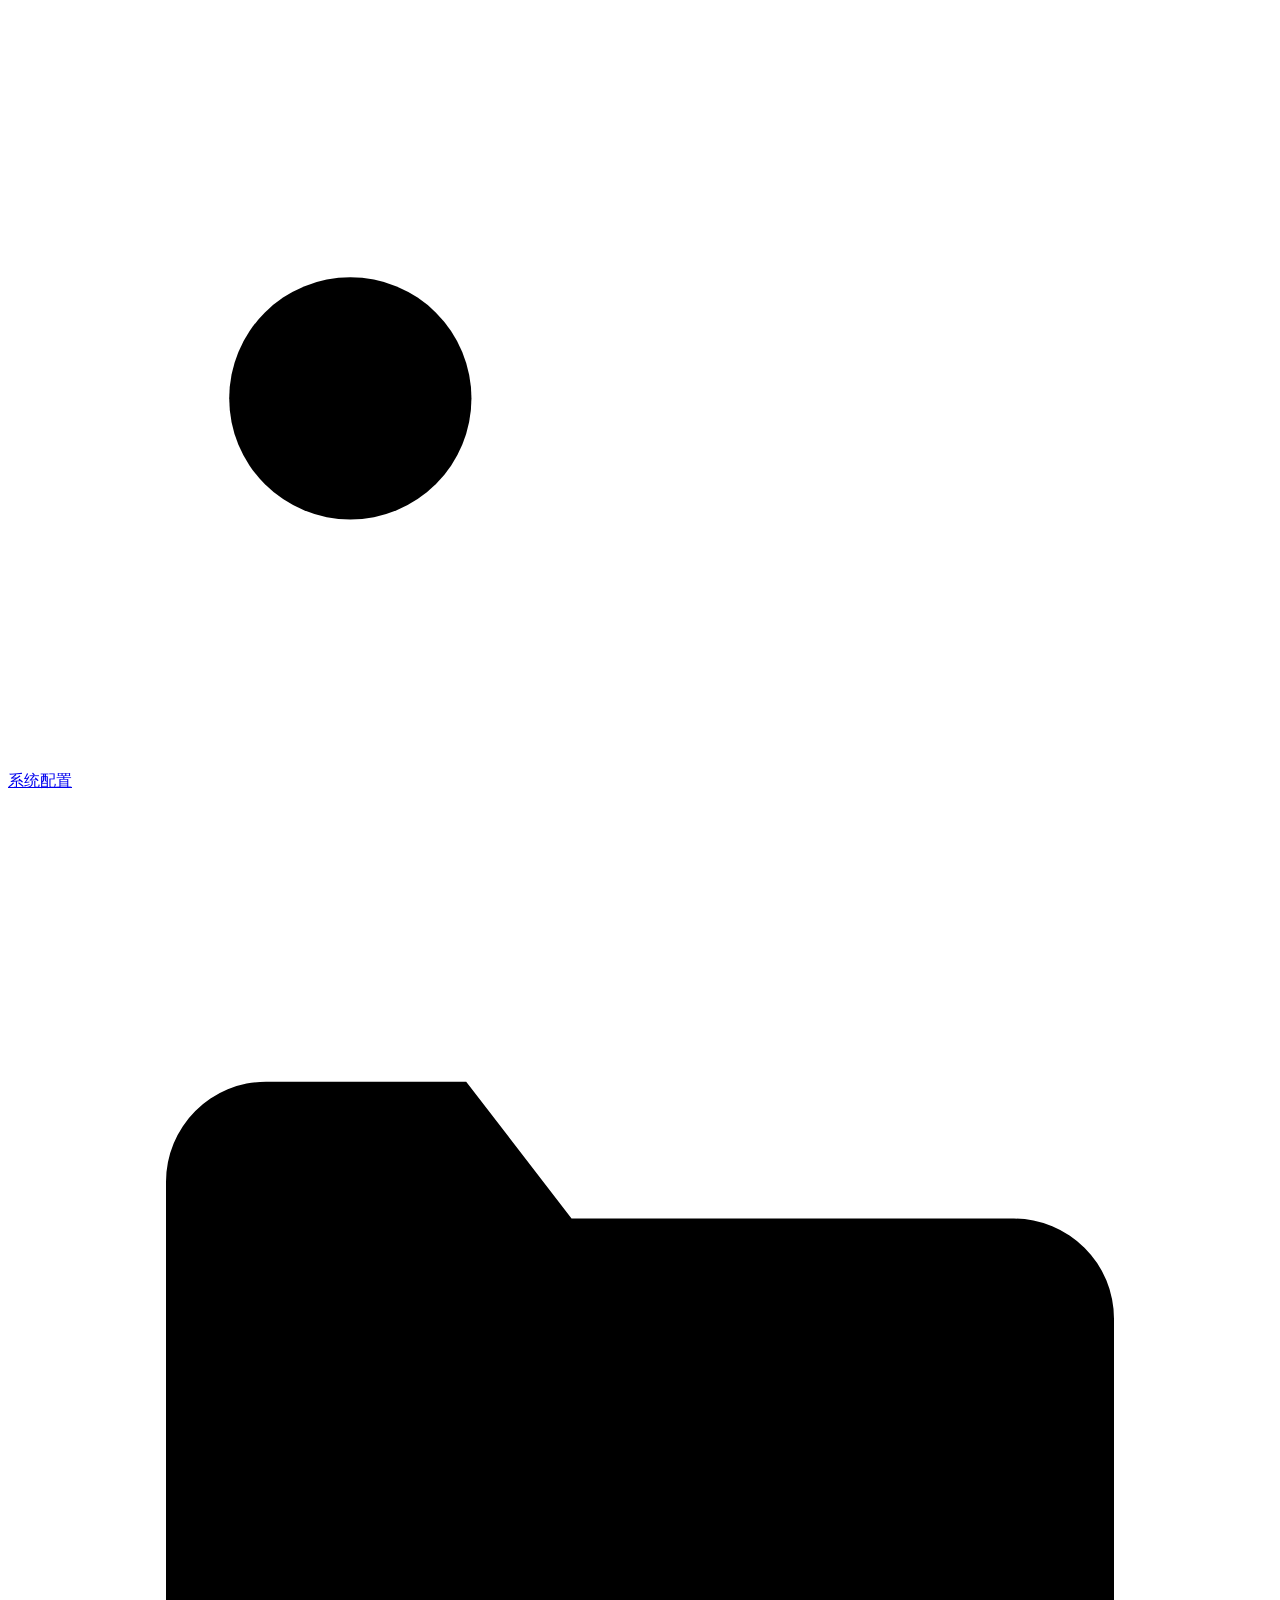
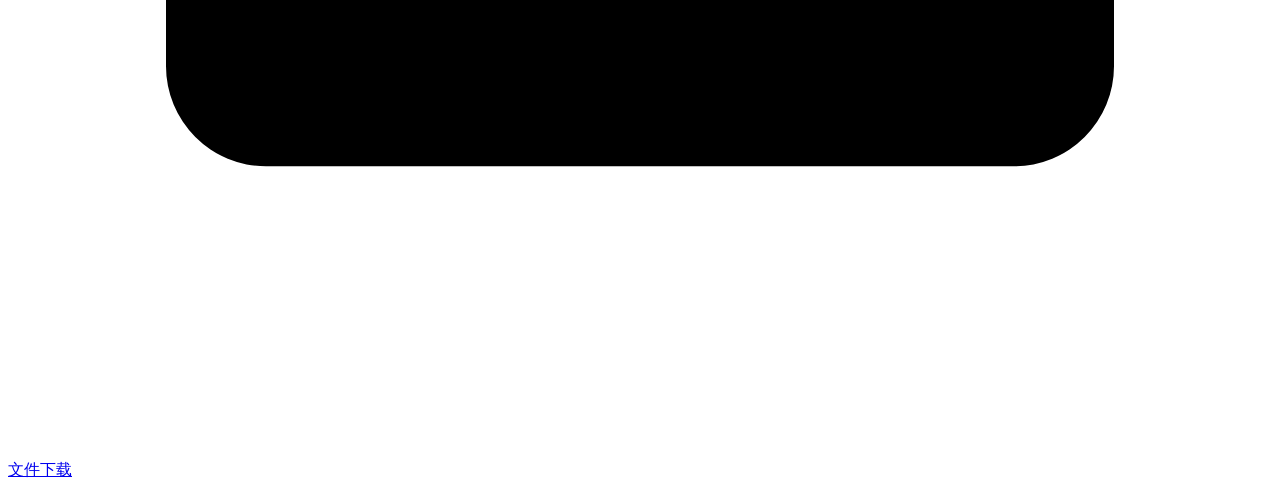
==== commit 62f3553d: "web: 视频框无边框圆角 + 状态行悬浮画面上 - index.html 去掉视频卡的 card 外框，video-fps 与 tracking-toolbar 移入 video-wrapper -" ====
--- a/html/index.html
+++ b/html/index.html
@@ -1,16 +1,16 @@
 <!-- SPDX-License-Identifier: GPL-3.0-or-later -->
 <!DOCTYPE html><html lang="zh"><head><meta charset="UTF-8"><meta name="viewport" content="width=device-width,initial-scale=1"><title data-i18n="自动驾驶小车">自动驾驶小车</title>
-<link rel="stylesheet" href="/css/tokens.css?v=2026110716">
-<link rel="stylesheet" href="/css/layout.css?v=2026110716">
-<link rel="stylesheet" href="/css/components.css?v=2026110716">
-<link rel="stylesheet" href="/css/monitor.css?v=2026110716">
-<link rel="stylesheet" href="/css/camera.css?v=2026110716">
-<link rel="stylesheet" href="/css/codex-chat.css?v=2026110716">
-<script src="/js/theme.js?v=2026110716"></script>
-<script src="/js/palette.js?v=2026110716"></script>
-<script src="/js/i18n.js?v=2026110716"></script>
-<script src="/js/auth.js?v=2026110716"></script>
-<script src="/js/app.js?v=2026110716"></script>
+<link rel="stylesheet" href="/css/tokens.css?v=2026110717">
+<link rel="stylesheet" href="/css/layout.css?v=2026110717">
+<link rel="stylesheet" href="/css/components.css?v=2026110717">
+<link rel="stylesheet" href="/css/monitor.css?v=2026110717">
+<link rel="stylesheet" href="/css/camera.css?v=2026110717">
+<link rel="stylesheet" href="/css/codex-chat.css?v=2026110717">
+<script src="/js/theme.js?v=2026110717"></script>
+<script src="/js/palette.js?v=2026110717"></script>
+<script src="/js/i18n.js?v=2026110717"></script>
+<script src="/js/auth.js?v=2026110717"></script>
+<script src="/js/app.js?v=2026110717"></script>
 </head><body>
 <div class="top-bar">
   <div class="tb-left"><h1><svg class="icon" viewBox="0 0 24 24" aria-hidden="true"><path d="M4 16.5h16"/><path d="M6 16.5l1.5-5A2 2 0 0 1 9.4 10h5.2a2 2 0 0 1 1.9 1.5l1.5 5"/><circle cx="7.5" cy="18.2" r="1.7"/><circle cx="16.5" cy="18.2" r="1.7"/></svg> <span data-i18n="自动驾驶小车">自动驾驶小车</span></h1></div>
@@ -30,17 +30,17 @@
 <div class="grid">
   <div class="monitor-grid">
     <div class="video-column">
-      <div class="card video-card">
-        <div class="video-fps" id="video_fps">-- FPS</div>
+      <div class="video-card">
         <div class="video-wrapper">
           <video id="stream_video" autoplay muted playsinline></video>
           <img id="stream_img" style="display:none" alt="" onerror="this.style.display='none'">
           <canvas id="stream_overlay" aria-hidden="true"></canvas>
           <div id="tracking_overlay" aria-label="图像目标追踪" data-i18n-aria-label="图像目标追踪"></div>
-        </div>
-        <div class="tracking-toolbar">
-          <span id="tracking_status" role="status">点击识别框记录外观并开始追踪</span>
-          <div class="video-stats" id="video_stats" aria-live="off"></div>
+          <div class="video-fps" id="video_fps">-- FPS</div>
+          <div class="tracking-toolbar">
+            <span id="tracking_status" role="status">点击识别框记录外观并开始追踪</span>
+            <div class="video-stats" id="video_stats" aria-live="off"></div>
+          </div>
         </div>
       </div>
     </div>
@@ -63,8 +63,8 @@
     </aside>
   </div>
 </div>
-<script src="/js/monitor.js?v=2026110716"></script>
-<script src="/js/image-tracking.js?v=2026110716"></script>
-<script src="/js/codex-chat.js?v=2026110716"></script>
-<script src="/js/mobile-nav.js?v=2026110716"></script>
+<script src="/js/monitor.js?v=2026110717"></script>
+<script src="/js/image-tracking.js?v=2026110717"></script>
+<script src="/js/codex-chat.js?v=2026110717"></script>
+<script src="/js/mobile-nav.js?v=2026110717"></script>
 <nav class="tabbar" aria-label="主导航"><a class="tab active" href="/" aria-current="page"><svg class="icon" viewBox="0 0 24 24" aria-hidden="true"><path d="M4 16.5h16"/><path d="M6 16.5l1.5-5A2 2 0 0 1 9.4 10h5.2a2 2 0 0 1 1.9 1.5l1.5 5"/><circle cx="7.5" cy="18.2" r="1.7"/><circle cx="16.5" cy="18.2" r="1.7"/></svg><span data-i18n="主界面">主界面</span></a><a class="tab" href="/status"><svg class="icon" viewBox="0 0 24 24" aria-hidden="true"><path d="M3 12h3.5l2.5-7 4 14 2.5-7H21"/></svg><span data-i18n="系统状态">系统状态</span></a><a class="tab" href="/config"><svg class="icon" viewBox="0 0 24 24" aria-hidden="true"><path d="M4 7h9M17.5 7H20M4 17h2.5M11 17h9"/><circle cx="15" cy="7" r="2.3"/><circle cx="6.5" cy="17" r="2.3"/></svg><span data-i18n="系统配置">系统配置</span></a><a class="tab" href="/logs"><svg class="icon" viewBox="0 0 24 24" aria-hidden="true"><path d="M3 7.4A1.9 1.9 0 0 1 4.9 5.5h3.8l2 2.6h8.4a1.9 1.9 0 0 1 1.9 1.9v6.6a1.9 1.9 0 0 1-1.9 1.9H4.9A1.9 1.9 0 0 1 3 16.6z"/></svg><span data-i18n="文件下载">文件下载</span></a></nav></body></html>
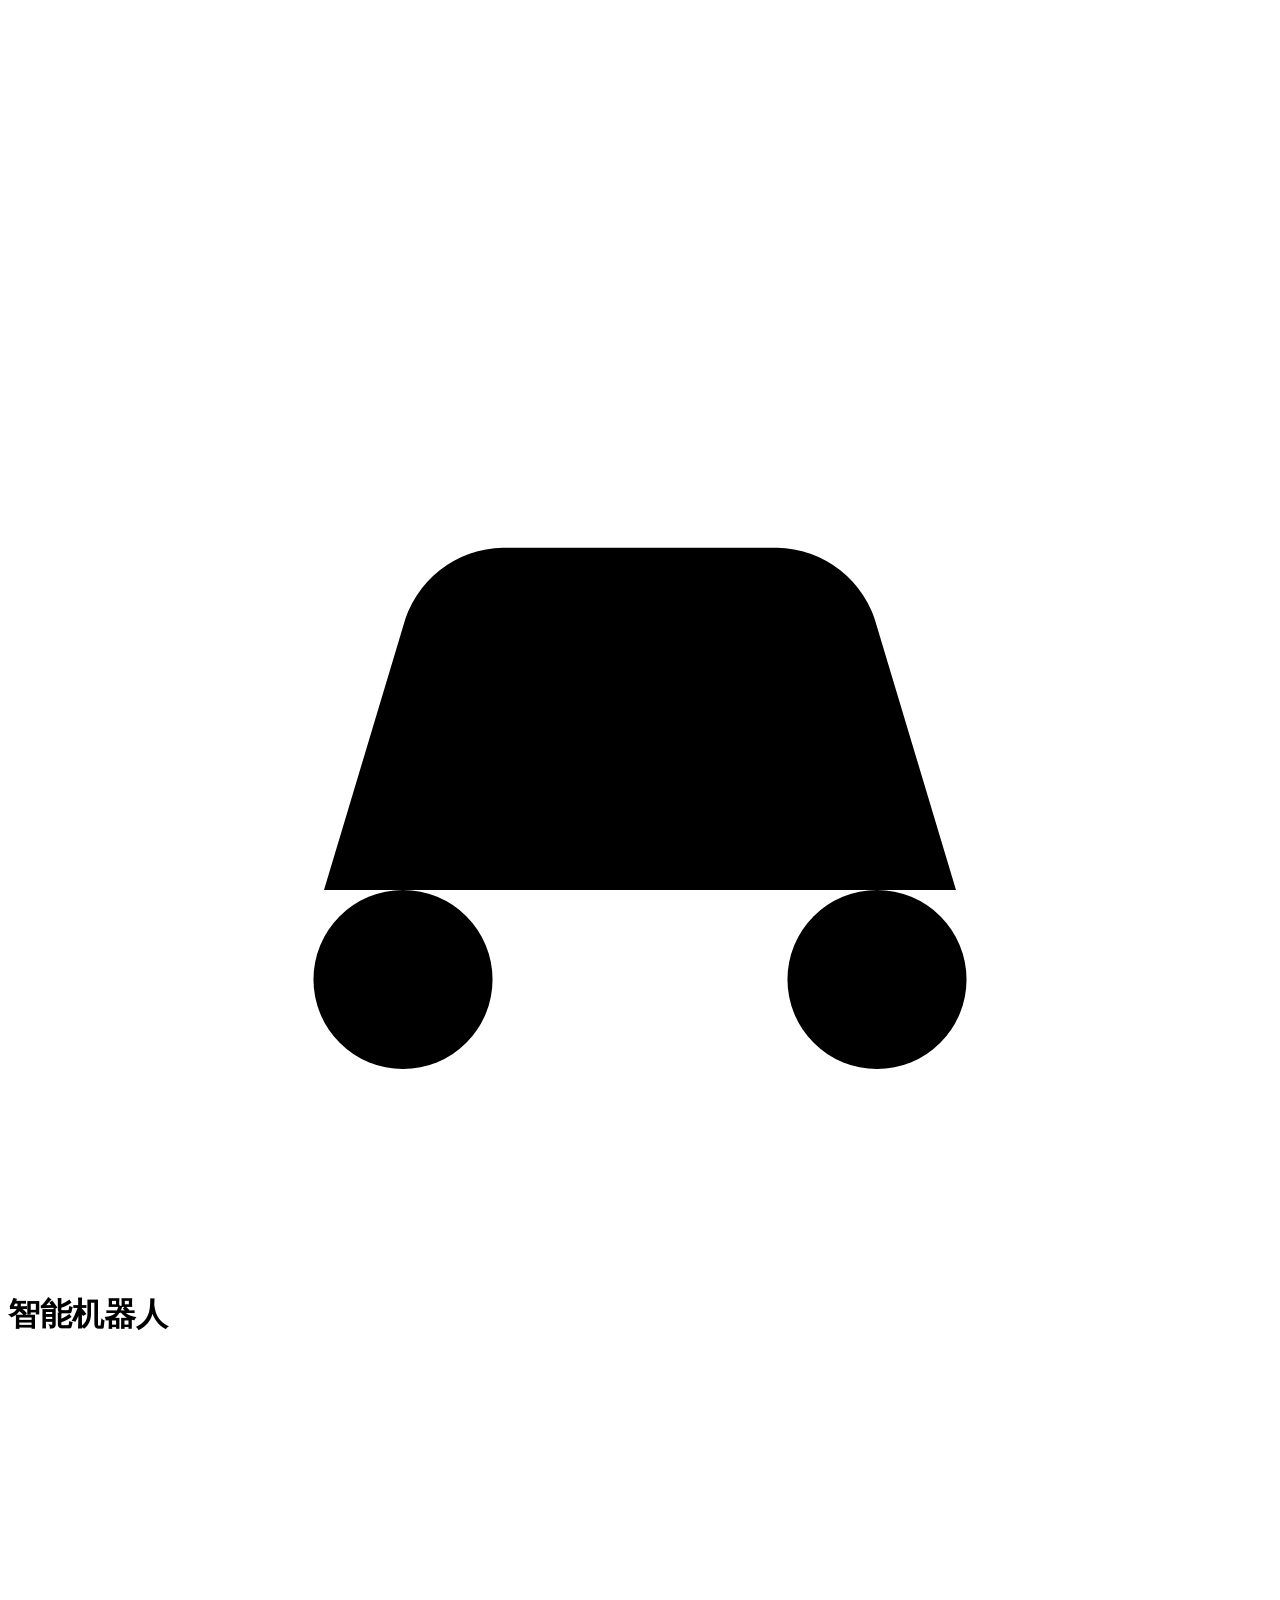
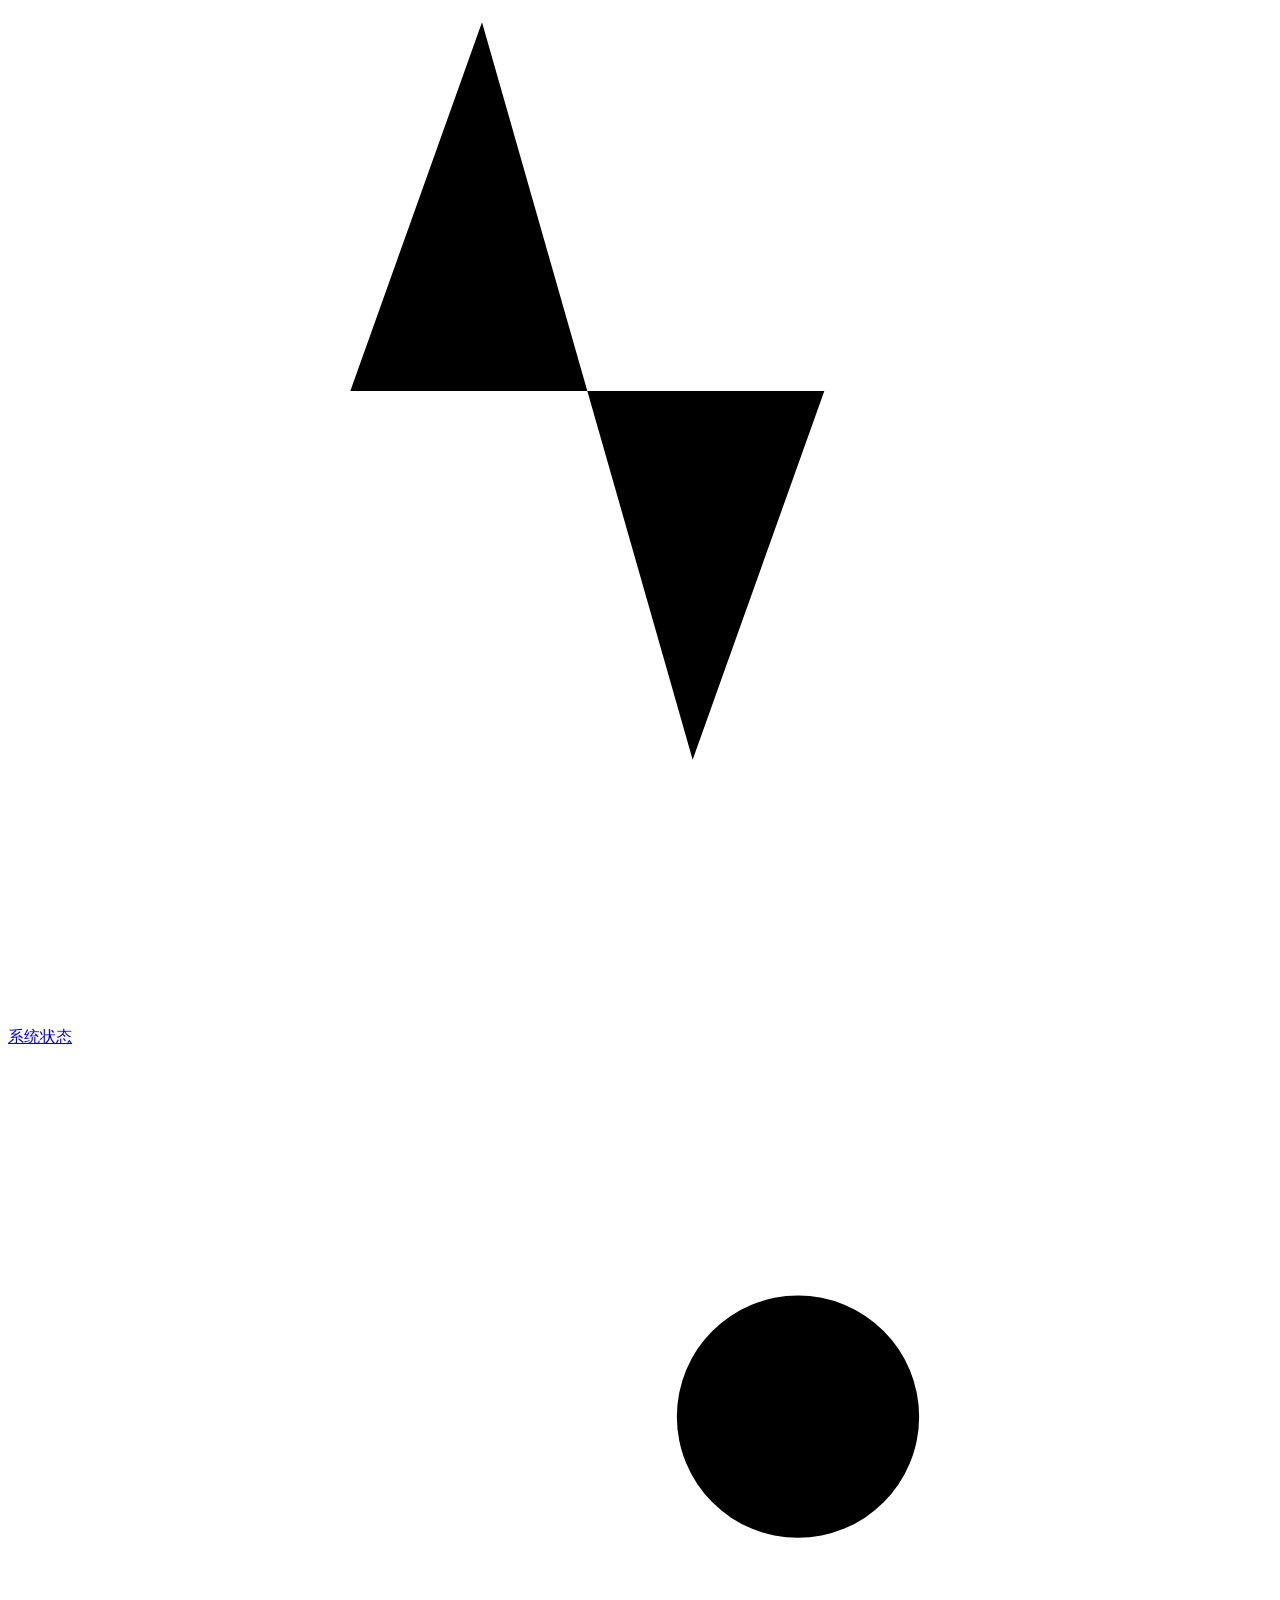
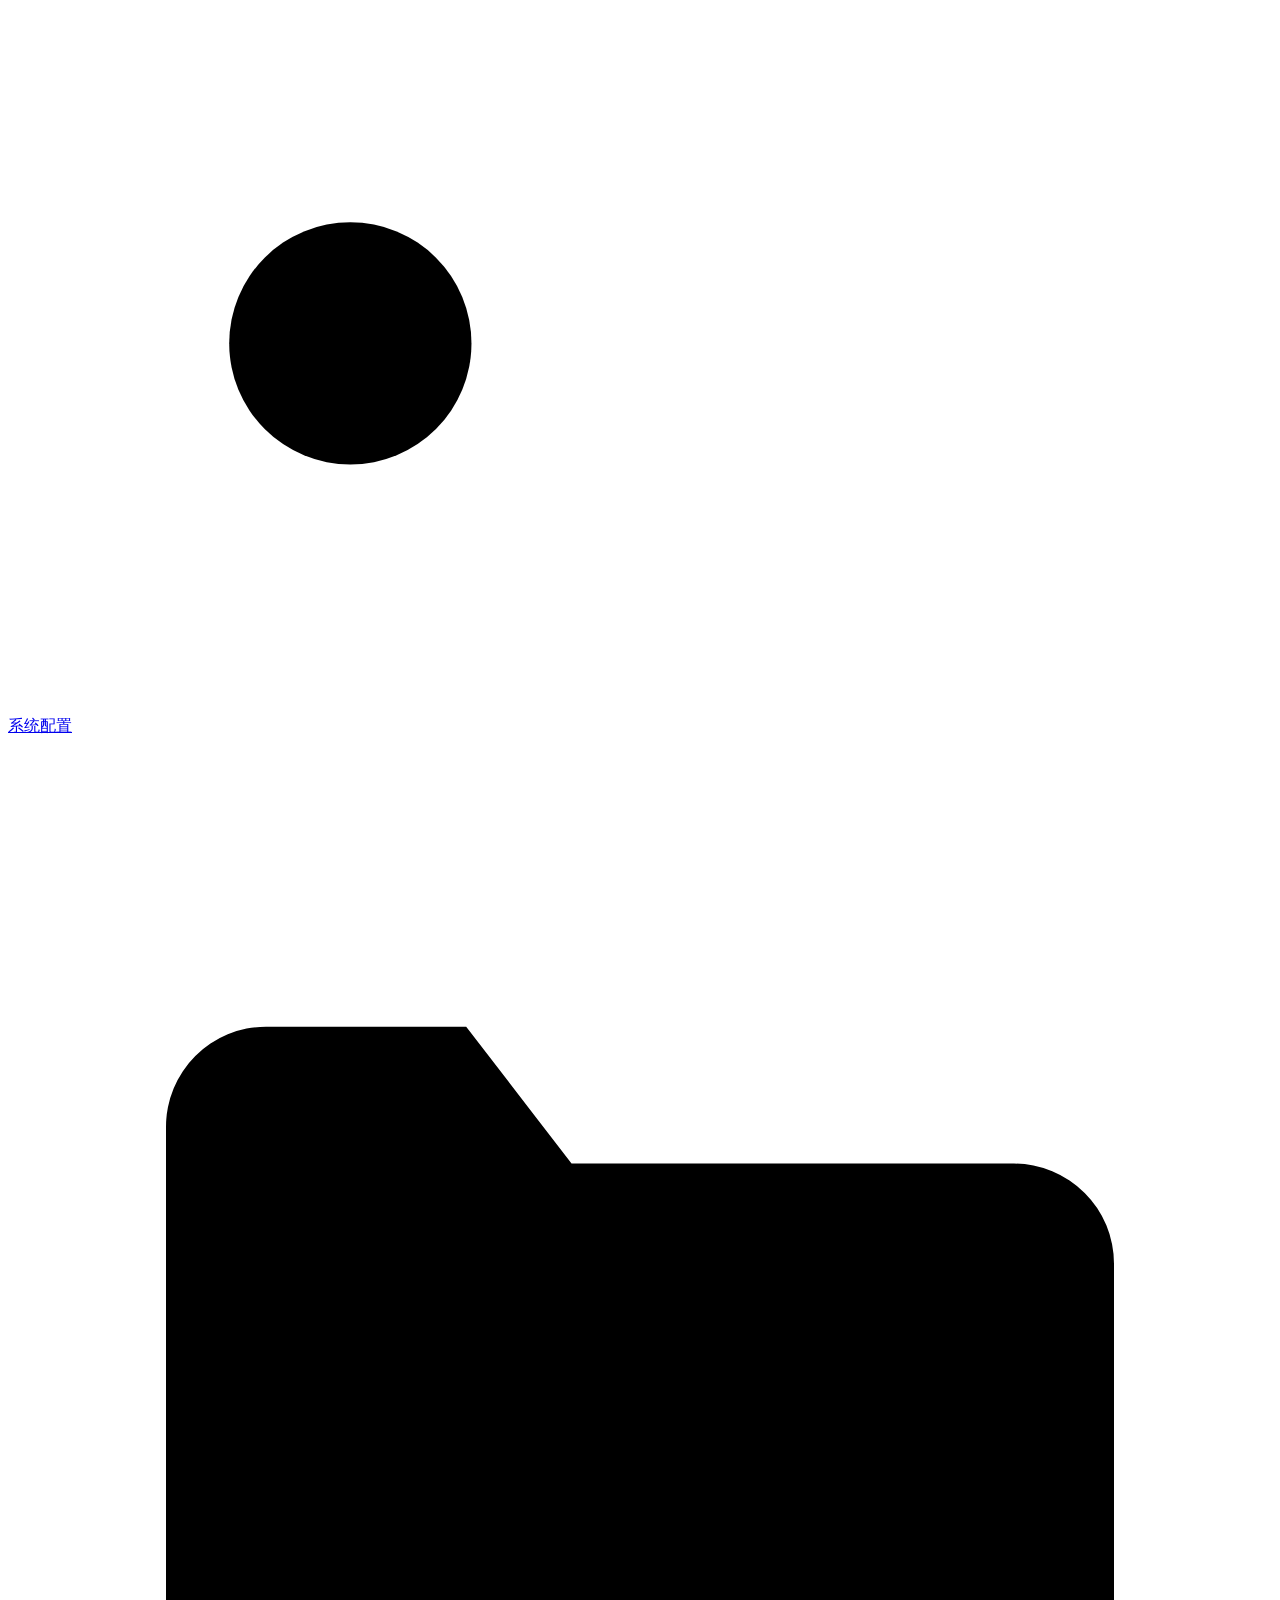
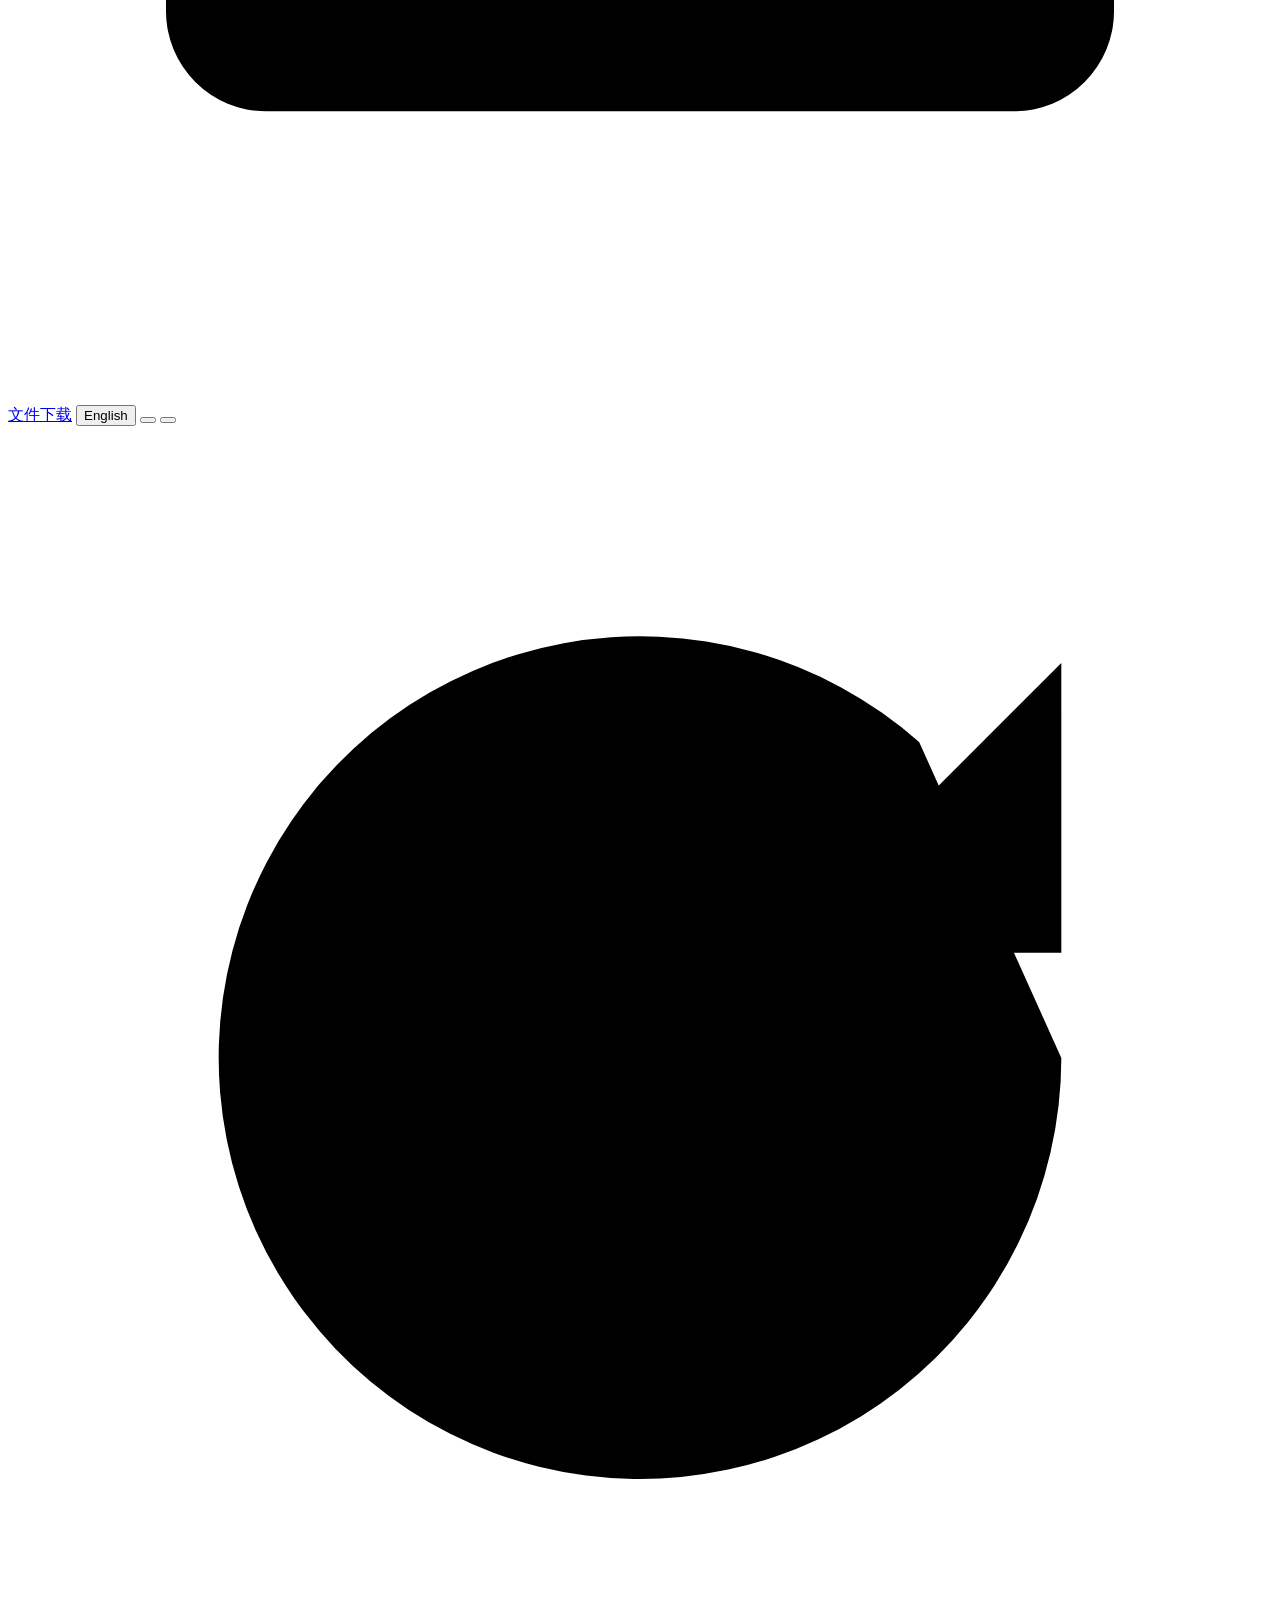
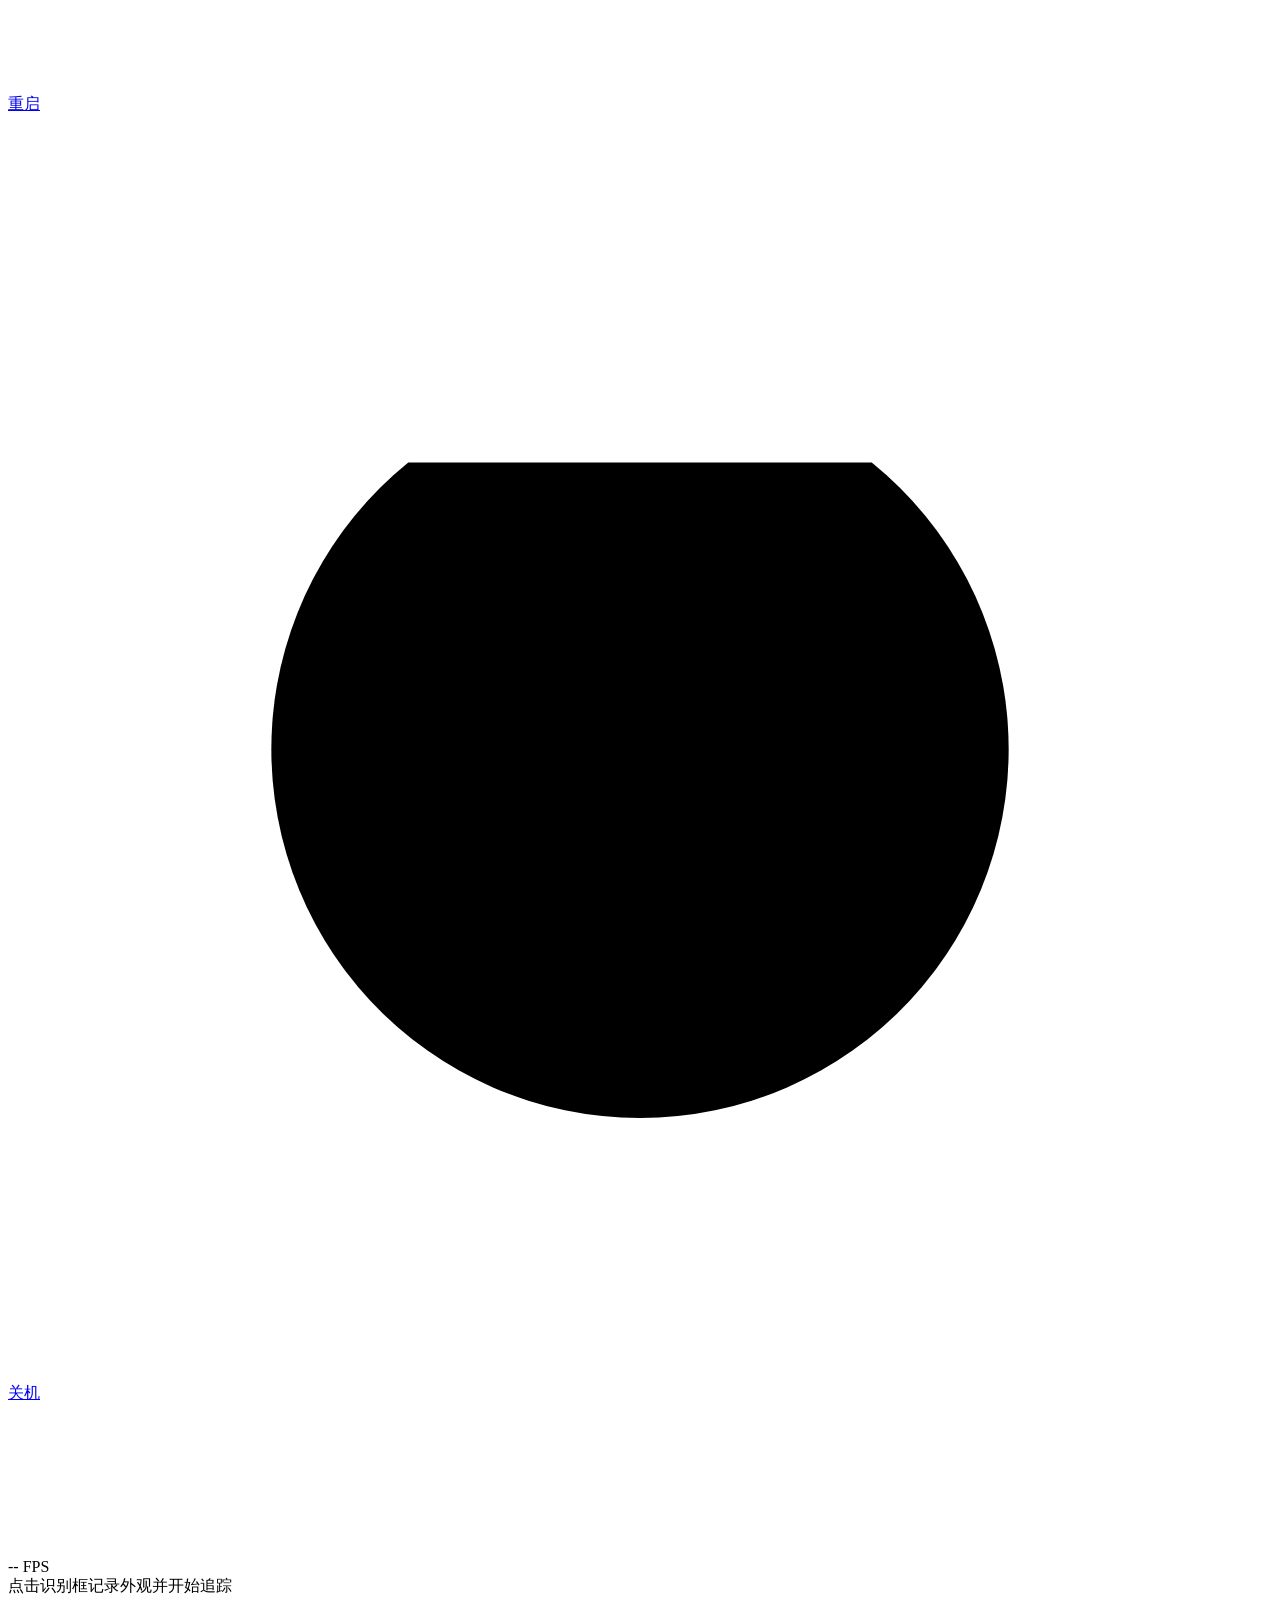
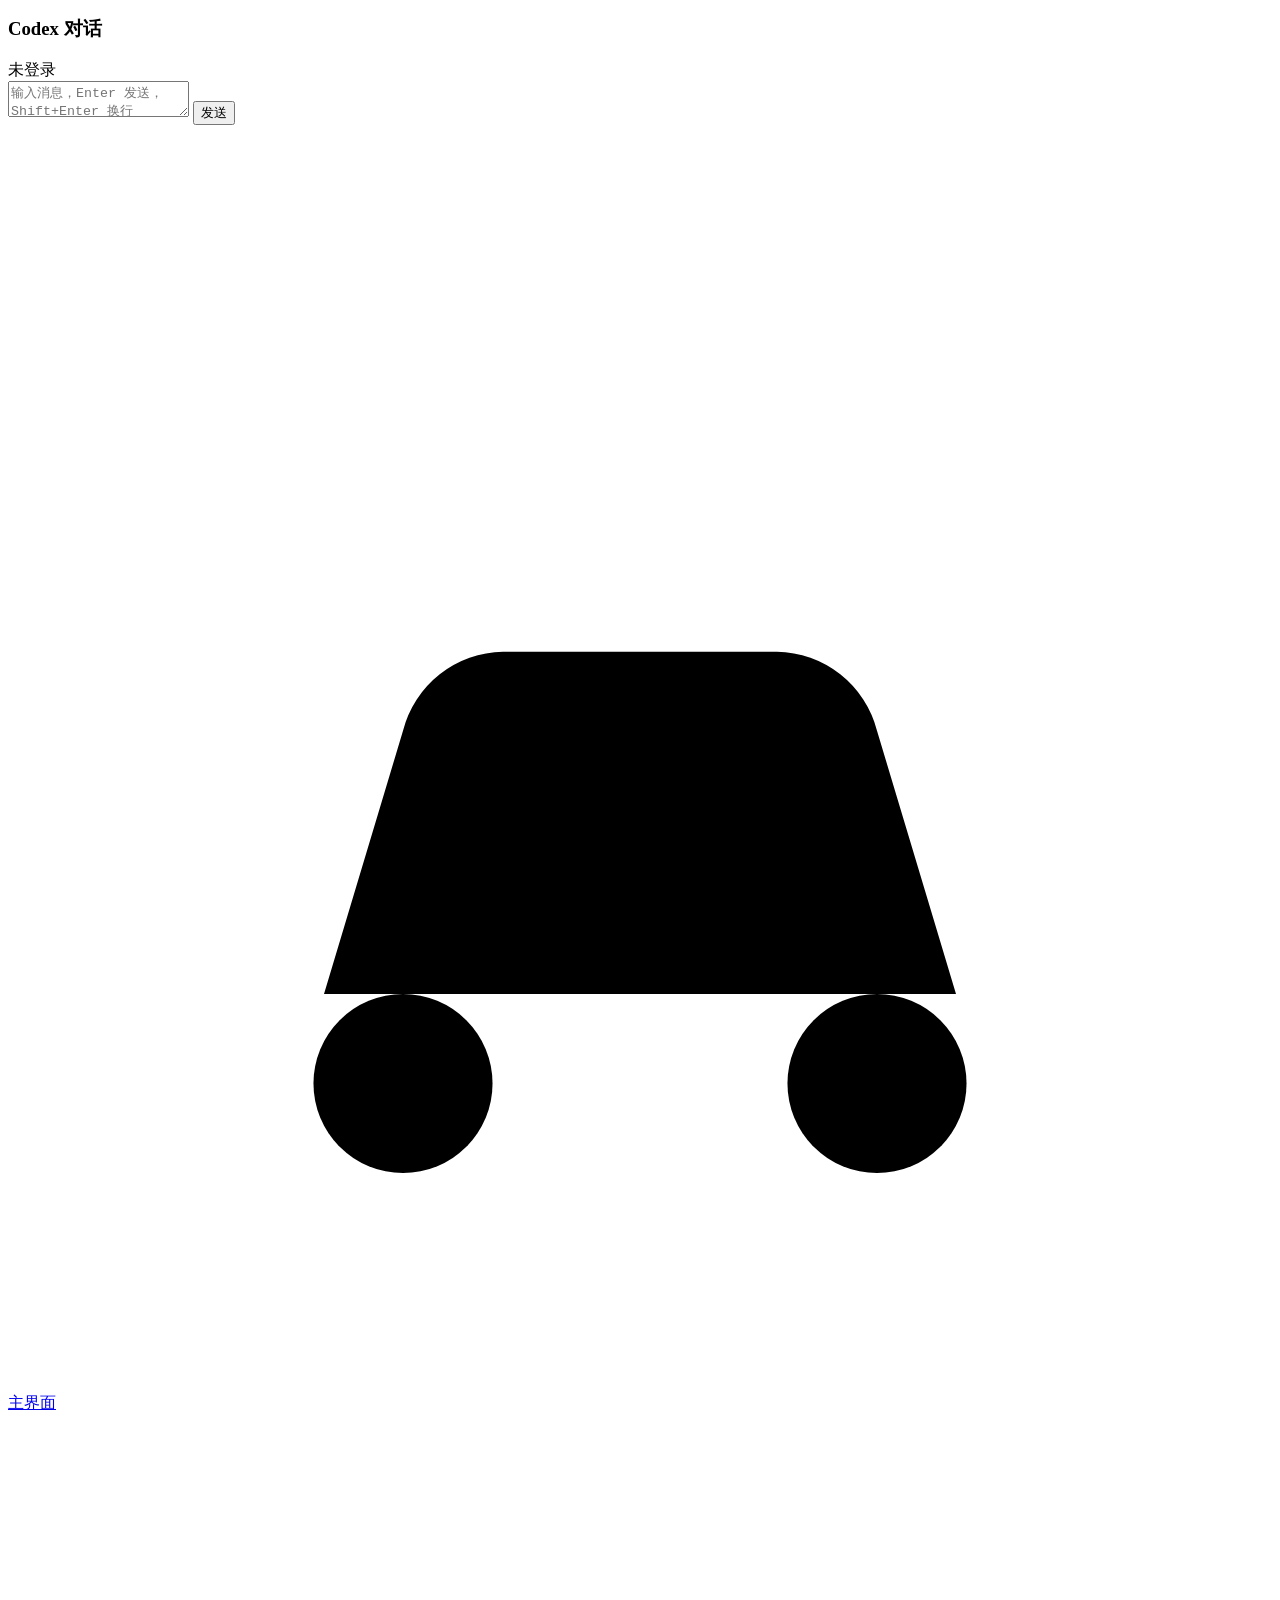
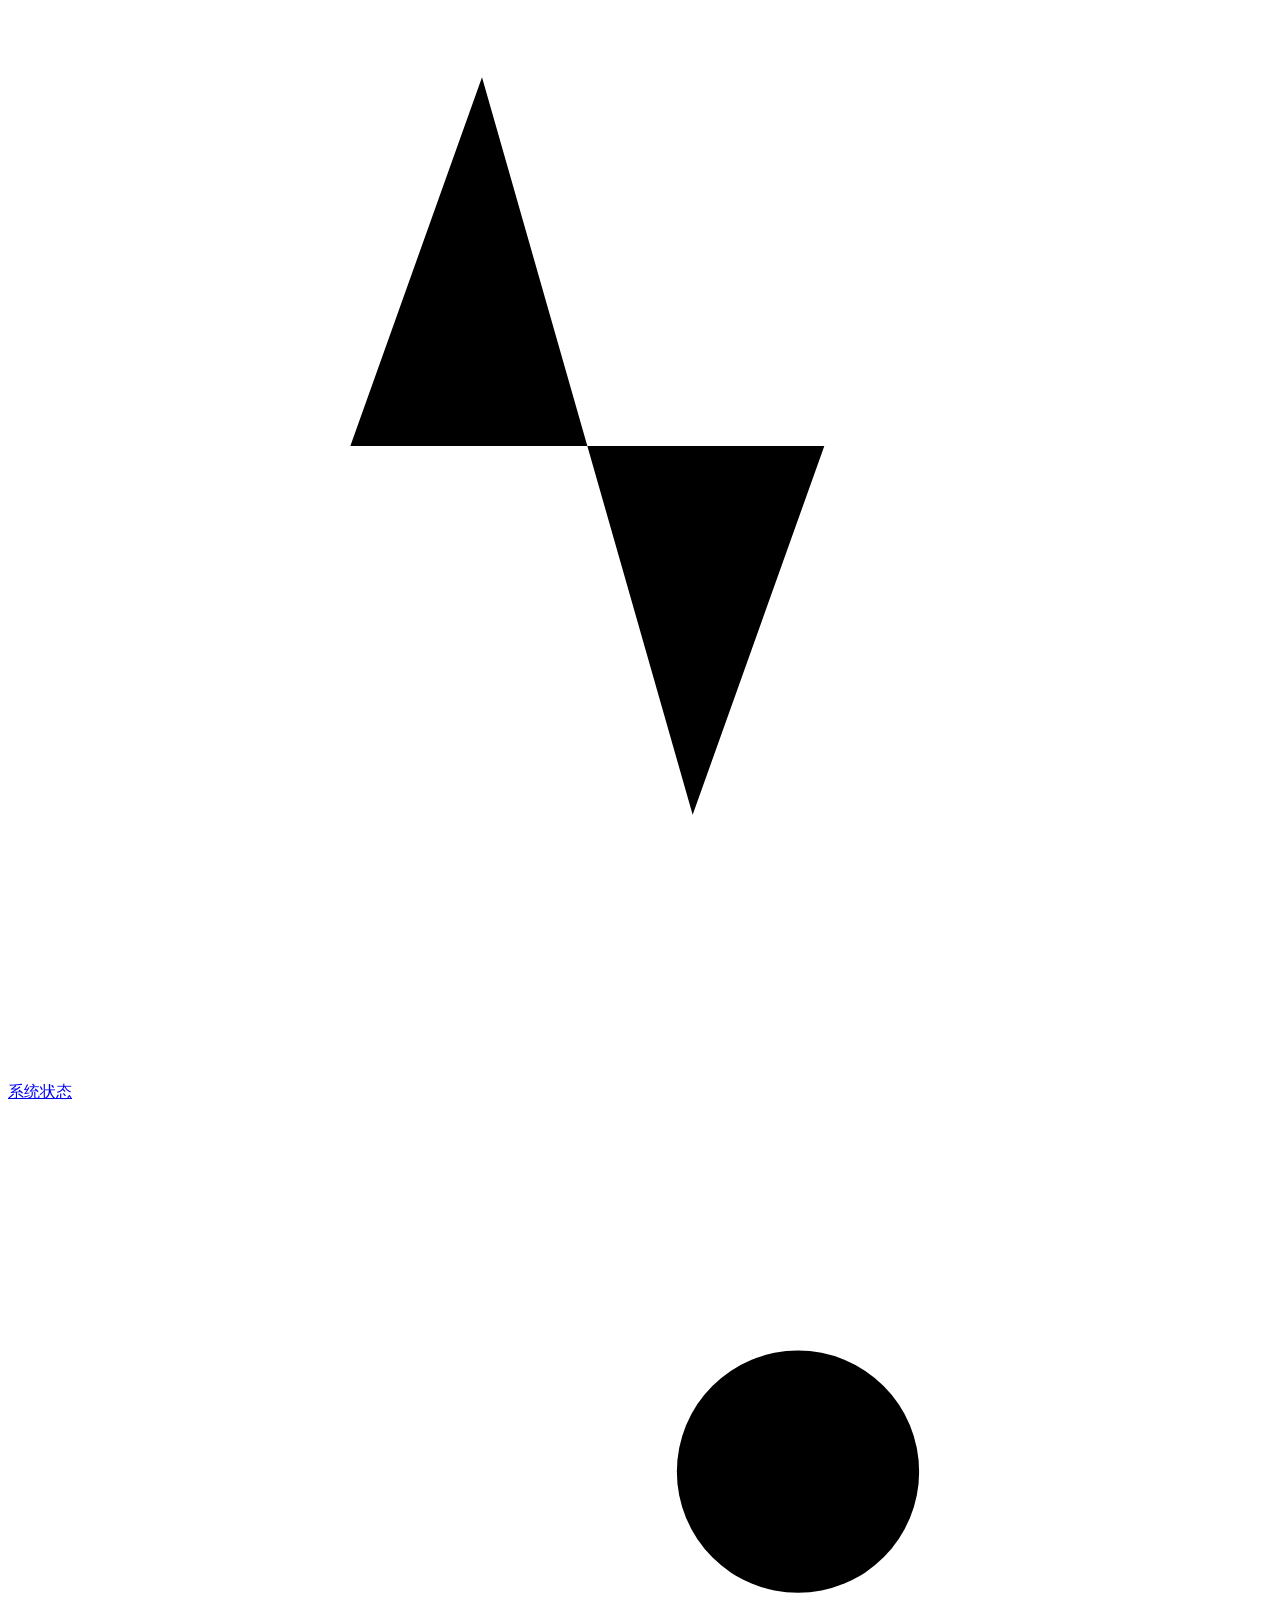
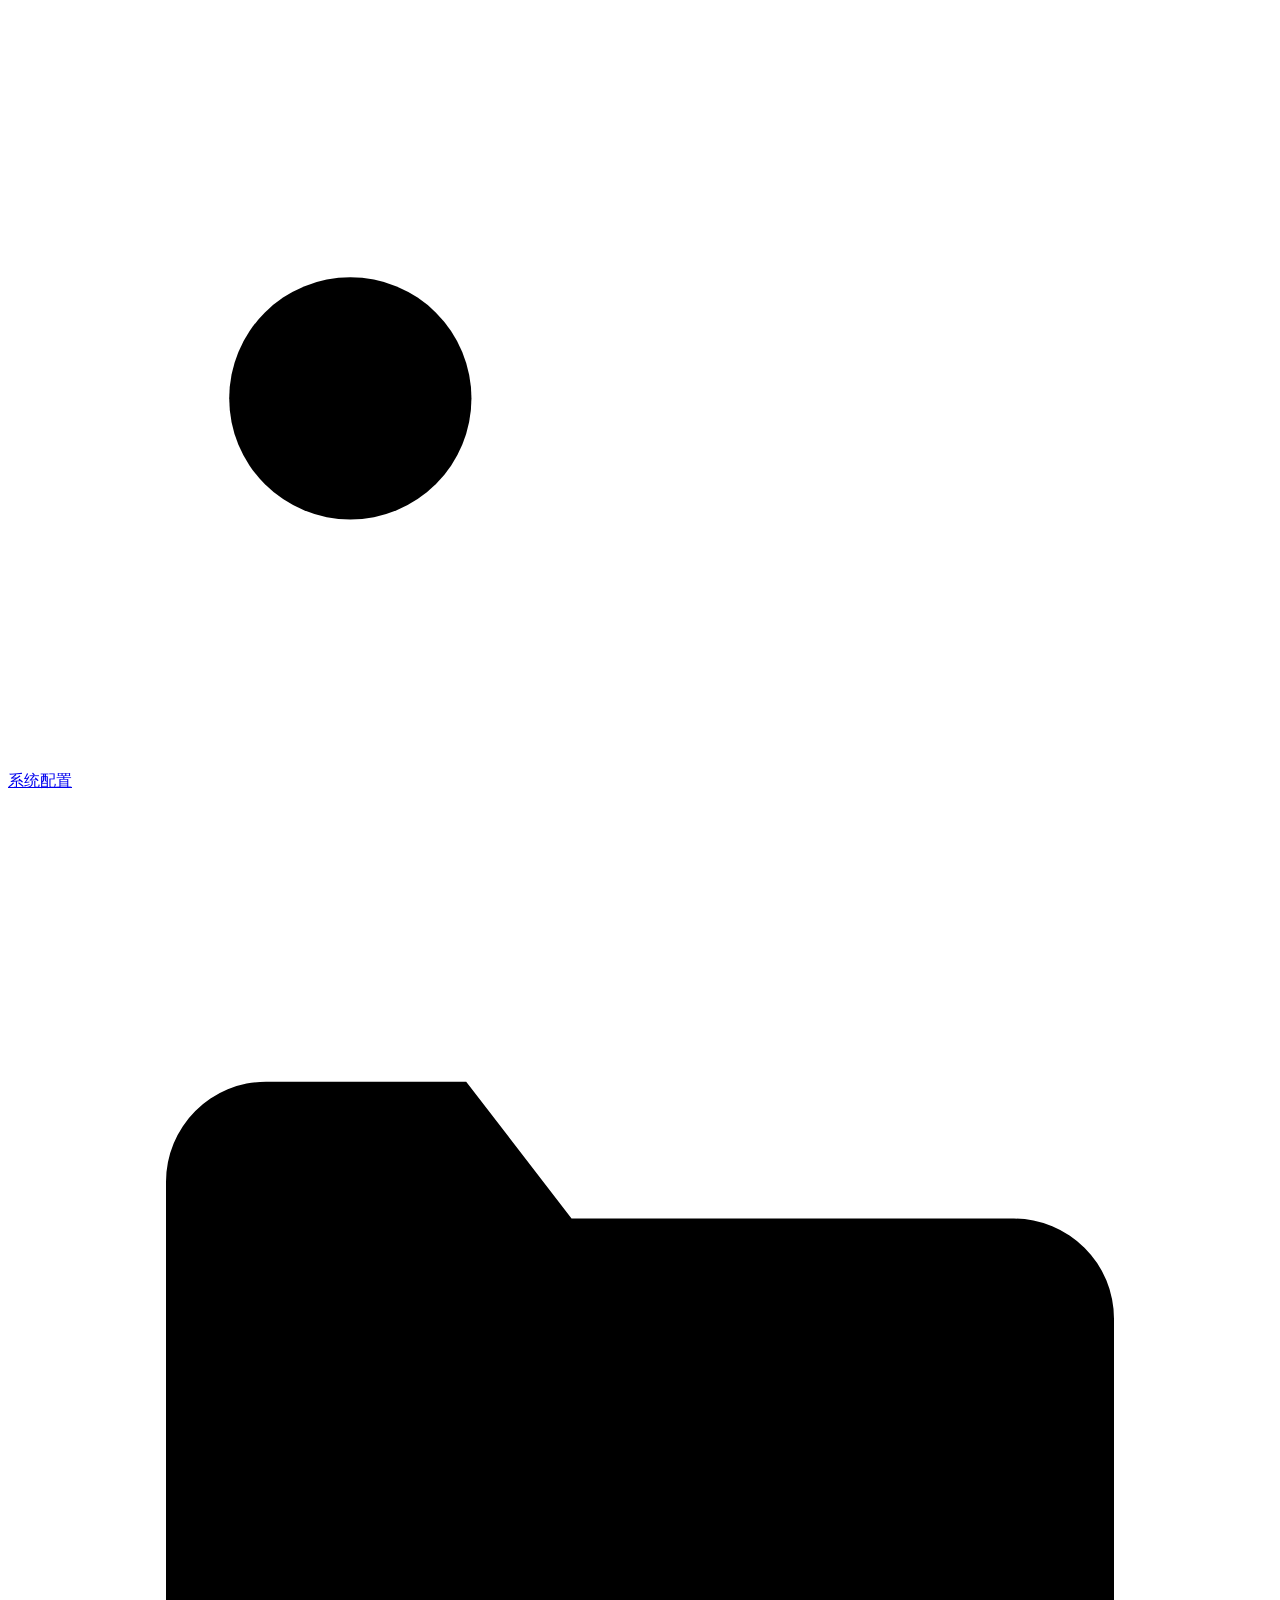
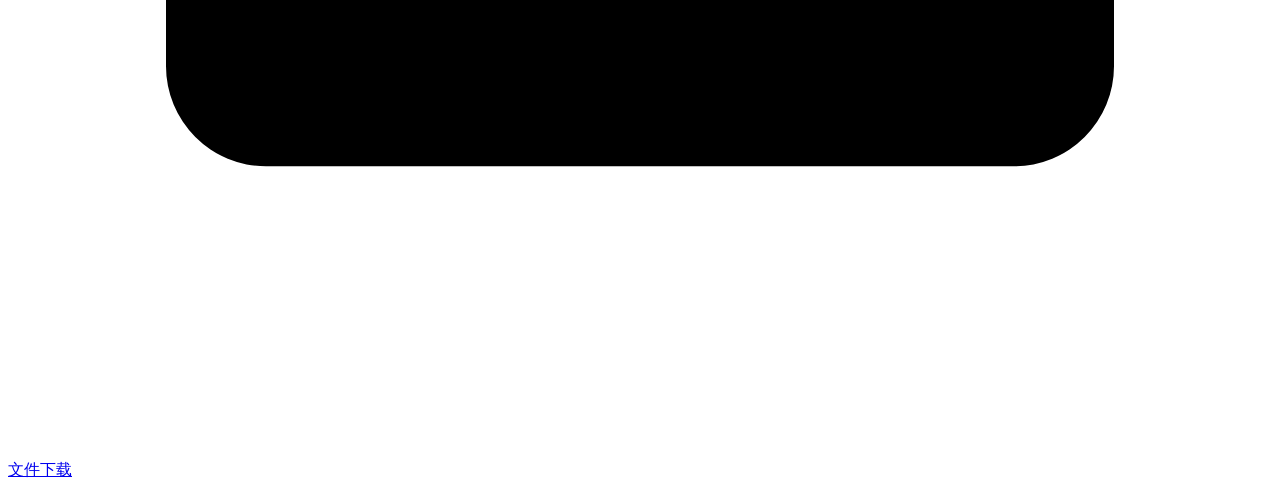
==== commit bbacba3b: "web: 项目名改为智能机器人" ====
--- a/html/index.html
+++ b/html/index.html
@@ -1,19 +1,19 @@
 <!-- SPDX-License-Identifier: GPL-3.0-or-later -->
-<!DOCTYPE html><html lang="zh"><head><meta charset="UTF-8"><meta name="viewport" content="width=device-width,initial-scale=1"><title data-i18n="自动驾驶小车">自动驾驶小车</title>
-<link rel="stylesheet" href="/css/tokens.css?v=2026110717">
-<link rel="stylesheet" href="/css/layout.css?v=2026110717">
-<link rel="stylesheet" href="/css/components.css?v=2026110717">
-<link rel="stylesheet" href="/css/monitor.css?v=2026110717">
-<link rel="stylesheet" href="/css/camera.css?v=2026110717">
-<link rel="stylesheet" href="/css/codex-chat.css?v=2026110717">
-<script src="/js/theme.js?v=2026110717"></script>
-<script src="/js/palette.js?v=2026110717"></script>
-<script src="/js/i18n.js?v=2026110717"></script>
-<script src="/js/auth.js?v=2026110717"></script>
-<script src="/js/app.js?v=2026110717"></script>
+<!DOCTYPE html><html lang="zh"><head><meta charset="UTF-8"><meta name="viewport" content="width=device-width,initial-scale=1"><title data-i18n="智能机器人">智能机器人</title>
+<link rel="stylesheet" href="/css/tokens.css?v=2026110721">
+<link rel="stylesheet" href="/css/layout.css?v=2026110721">
+<link rel="stylesheet" href="/css/components.css?v=2026110721">
+<link rel="stylesheet" href="/css/monitor.css?v=2026110721">
+<link rel="stylesheet" href="/css/camera.css?v=2026110721">
+<link rel="stylesheet" href="/css/codex-chat.css?v=2026110721">
+<script src="/js/theme.js?v=2026110721"></script>
+<script src="/js/palette.js?v=2026110721"></script>
+<script src="/js/i18n.js?v=2026110722"></script>
+<script src="/js/auth.js?v=2026110721"></script>
+<script src="/js/app.js?v=2026110721"></script>
 </head><body>
 <div class="top-bar">
-  <div class="tb-left"><h1><svg class="icon" viewBox="0 0 24 24" aria-hidden="true"><path d="M4 16.5h16"/><path d="M6 16.5l1.5-5A2 2 0 0 1 9.4 10h5.2a2 2 0 0 1 1.9 1.5l1.5 5"/><circle cx="7.5" cy="18.2" r="1.7"/><circle cx="16.5" cy="18.2" r="1.7"/></svg> <span data-i18n="自动驾驶小车">自动驾驶小车</span></h1></div>
+  <div class="tb-left"><h1><svg class="icon" viewBox="0 0 24 24" aria-hidden="true"><path d="M4 16.5h16"/><path d="M6 16.5l1.5-5A2 2 0 0 1 9.4 10h5.2a2 2 0 0 1 1.9 1.5l1.5 5"/><circle cx="7.5" cy="18.2" r="1.7"/><circle cx="16.5" cy="18.2" r="1.7"/></svg> <span data-i18n="智能机器人">智能机器人</span></h1></div>
   <div class="tb-right">
     <span id="datetime"></span>
     <a href="/status" class="btn btn-back"><svg class="icon" viewBox="0 0 24 24" aria-hidden="true"><path d="M3 12h3.5l2.5-7 4 14 2.5-7H21"/></svg> <span data-i18n="系统状态">系统状态</span></a>
@@ -63,8 +63,8 @@
     </aside>
   </div>
 </div>
-<script src="/js/monitor.js?v=2026110717"></script>
-<script src="/js/image-tracking.js?v=2026110717"></script>
-<script src="/js/codex-chat.js?v=2026110717"></script>
-<script src="/js/mobile-nav.js?v=2026110717"></script>
+<script src="/js/monitor.js?v=2026110721"></script>
+<script src="/js/image-tracking.js?v=2026110721"></script>
+<script src="/js/codex-chat.js?v=2026110721"></script>
+<script src="/js/mobile-nav.js?v=2026110721"></script>
 <nav class="tabbar" aria-label="主导航"><a class="tab active" href="/" aria-current="page"><svg class="icon" viewBox="0 0 24 24" aria-hidden="true"><path d="M4 16.5h16"/><path d="M6 16.5l1.5-5A2 2 0 0 1 9.4 10h5.2a2 2 0 0 1 1.9 1.5l1.5 5"/><circle cx="7.5" cy="18.2" r="1.7"/><circle cx="16.5" cy="18.2" r="1.7"/></svg><span data-i18n="主界面">主界面</span></a><a class="tab" href="/status"><svg class="icon" viewBox="0 0 24 24" aria-hidden="true"><path d="M3 12h3.5l2.5-7 4 14 2.5-7H21"/></svg><span data-i18n="系统状态">系统状态</span></a><a class="tab" href="/config"><svg class="icon" viewBox="0 0 24 24" aria-hidden="true"><path d="M4 7h9M17.5 7H20M4 17h2.5M11 17h9"/><circle cx="15" cy="7" r="2.3"/><circle cx="6.5" cy="17" r="2.3"/></svg><span data-i18n="系统配置">系统配置</span></a><a class="tab" href="/logs"><svg class="icon" viewBox="0 0 24 24" aria-hidden="true"><path d="M3 7.4A1.9 1.9 0 0 1 4.9 5.5h3.8l2 2.6h8.4a1.9 1.9 0 0 1 1.9 1.9v6.6a1.9 1.9 0 0 1-1.9 1.9H4.9A1.9 1.9 0 0 1 3 16.6z"/></svg><span data-i18n="文件下载">文件下载</span></a></nav></body></html>
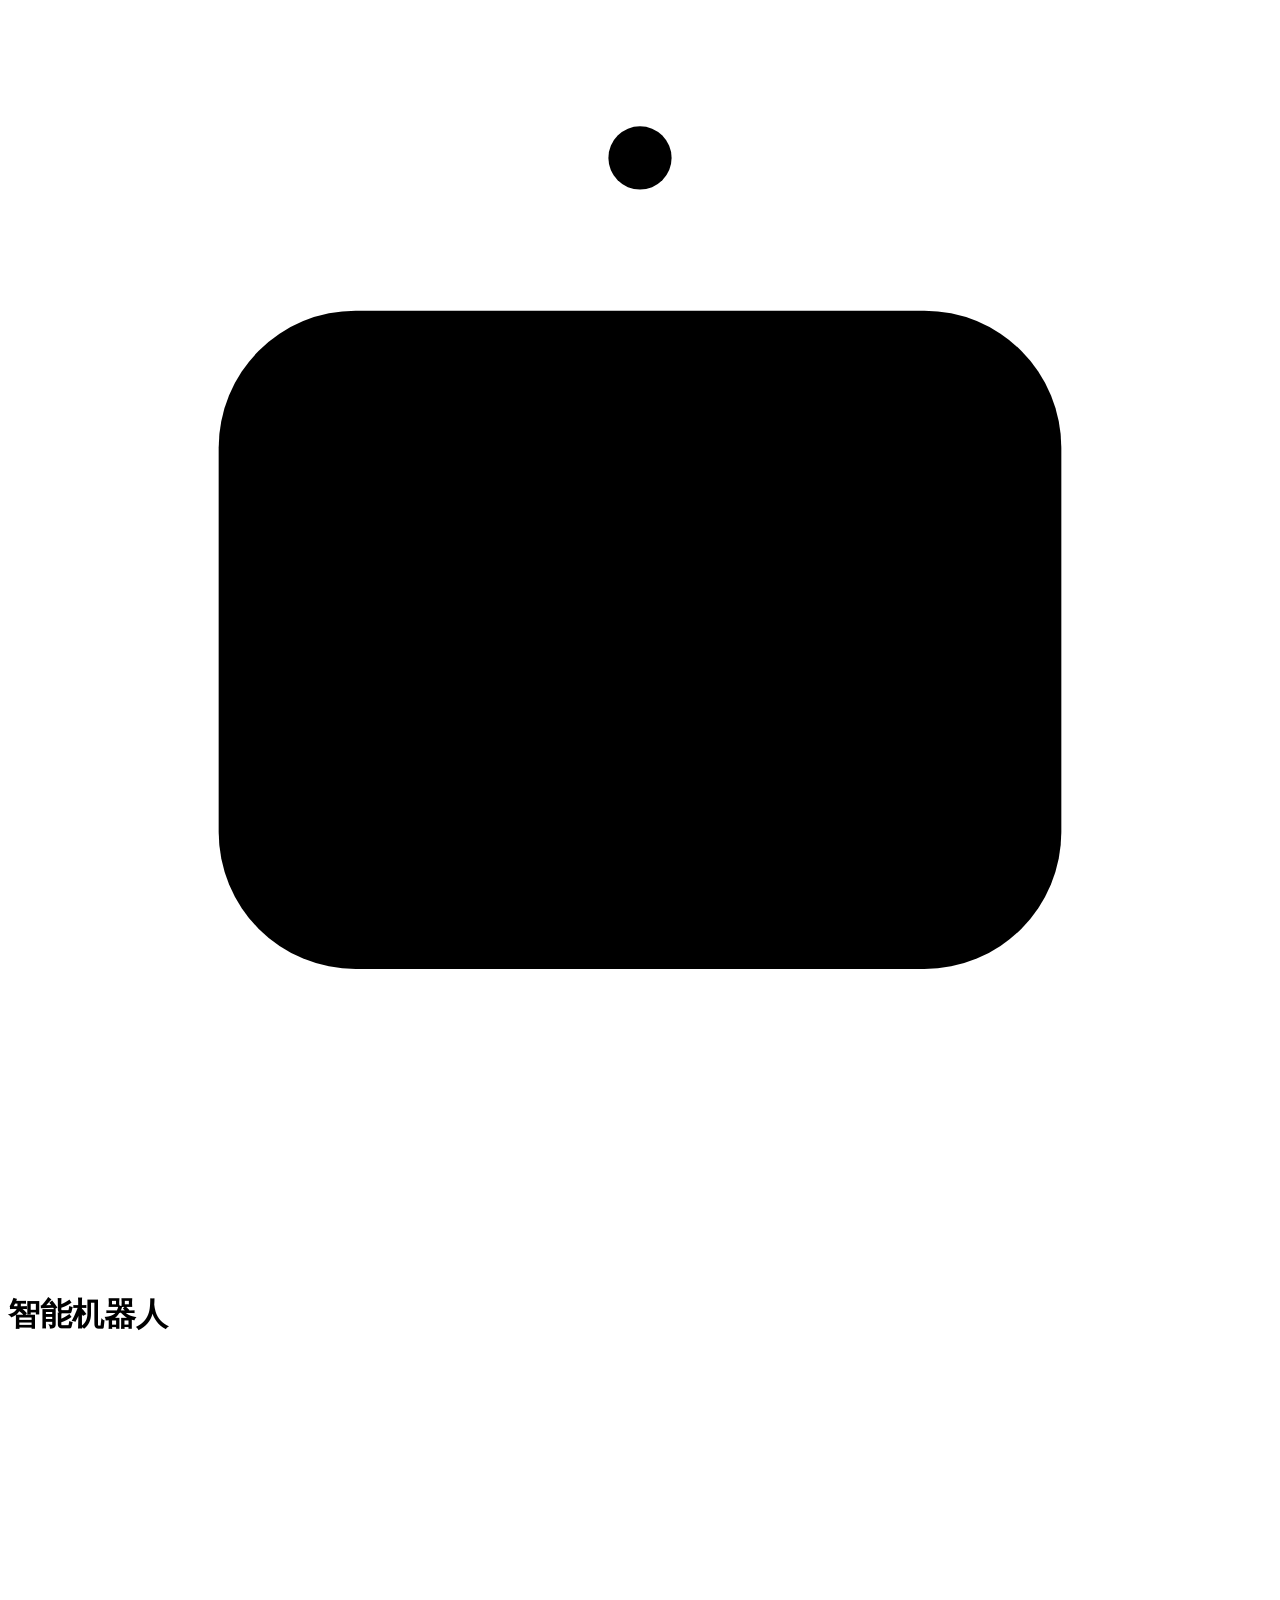
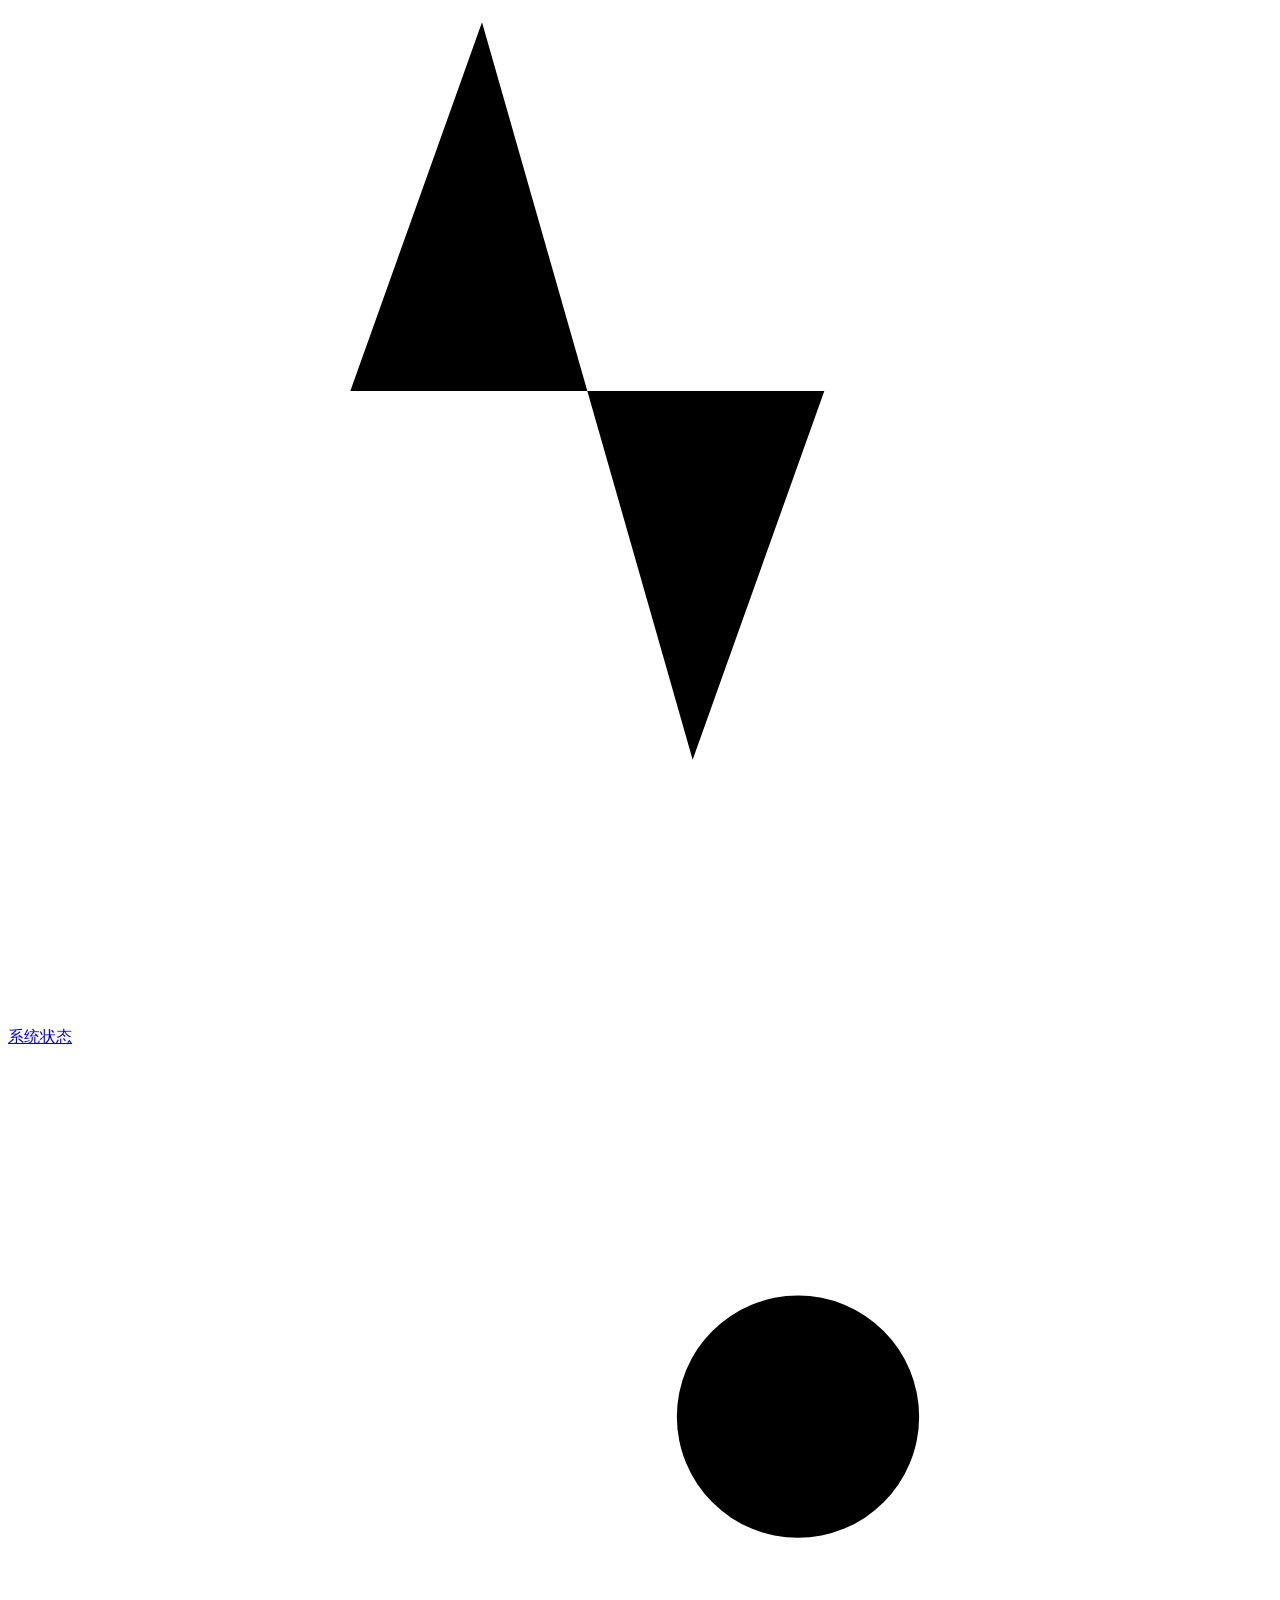
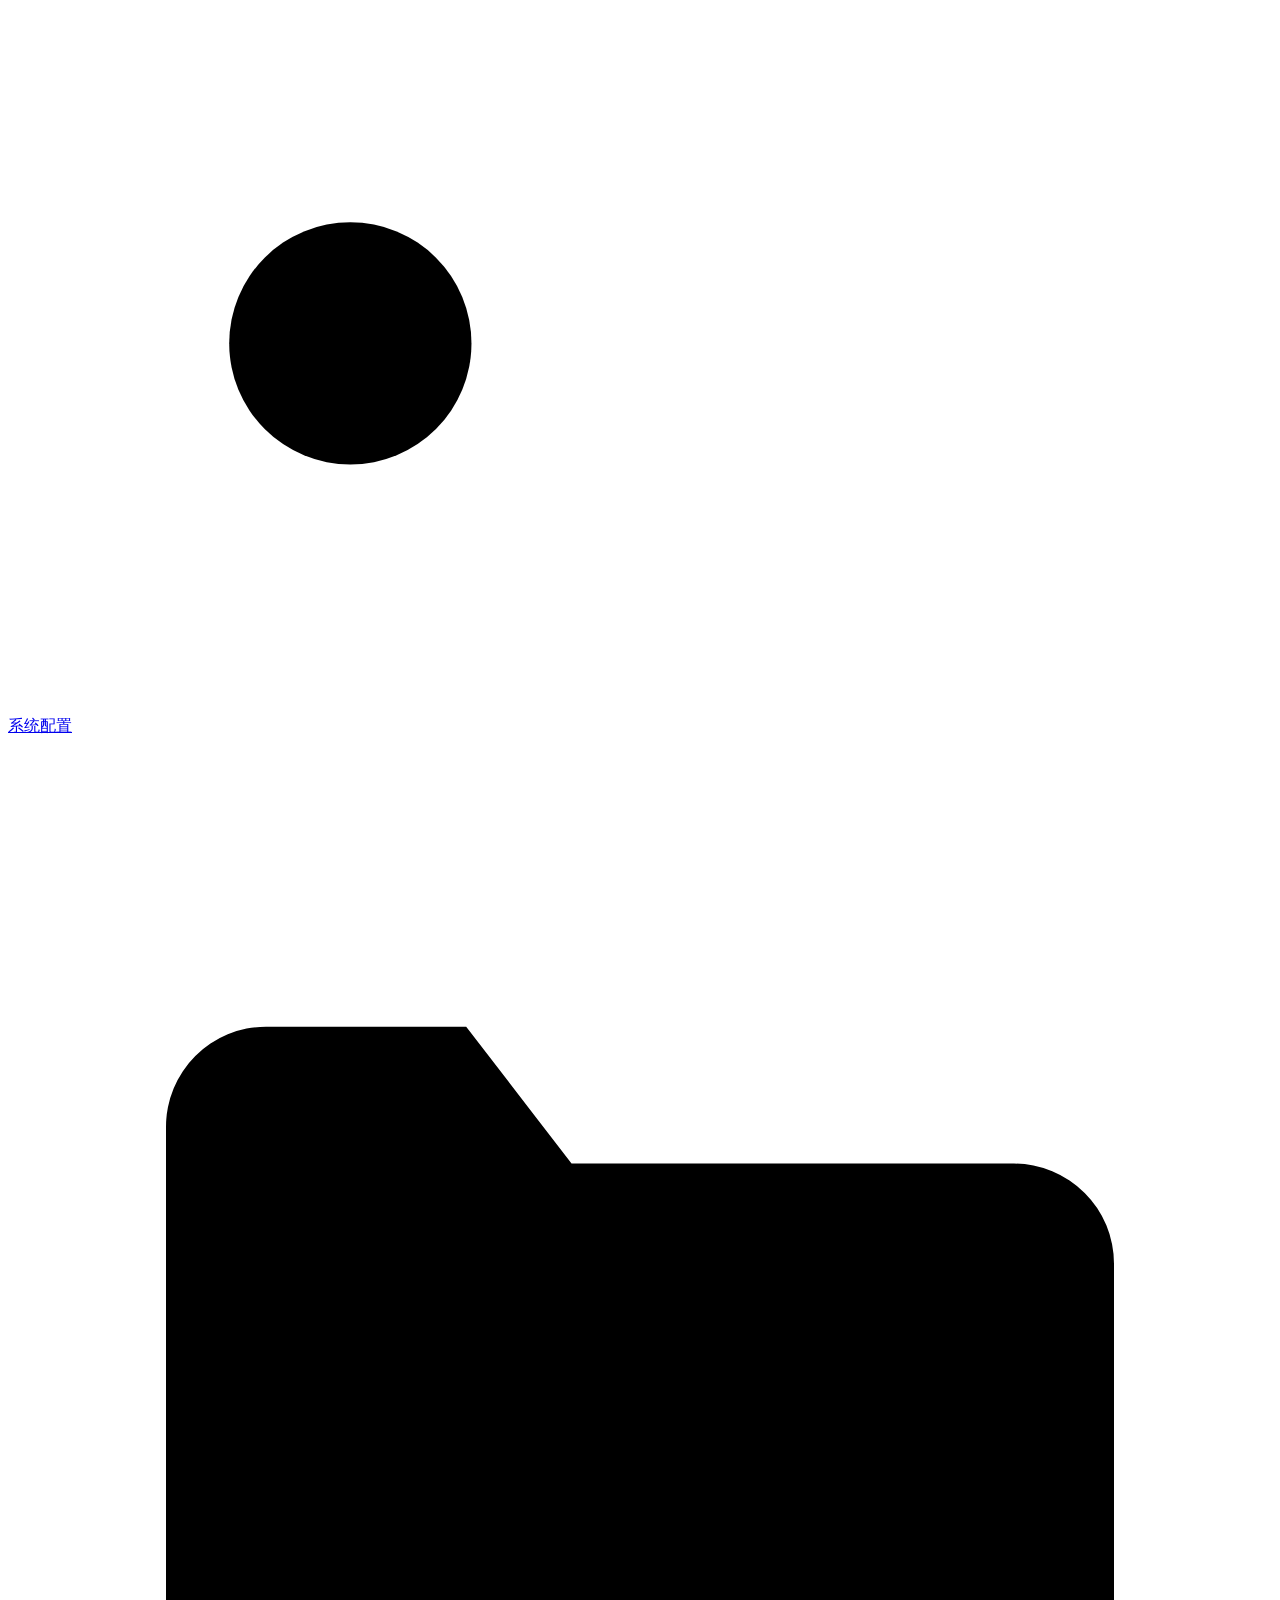
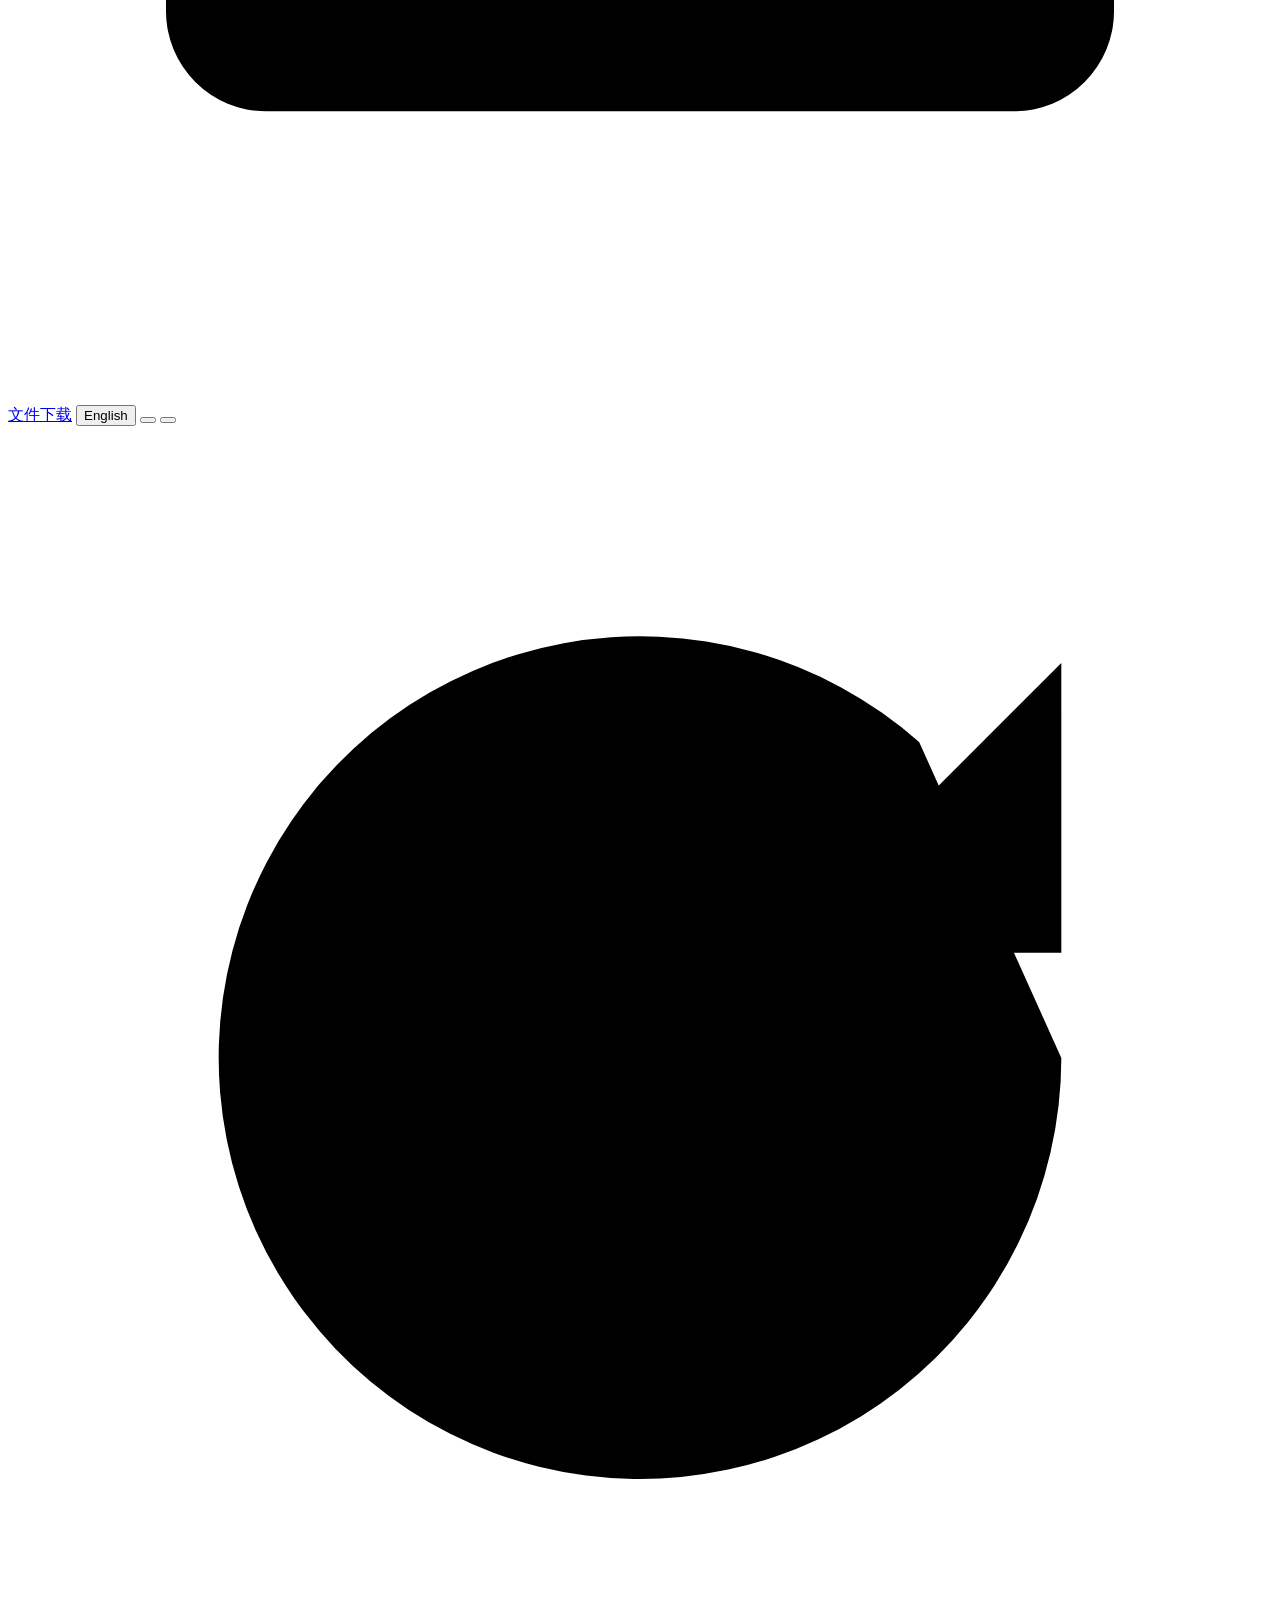
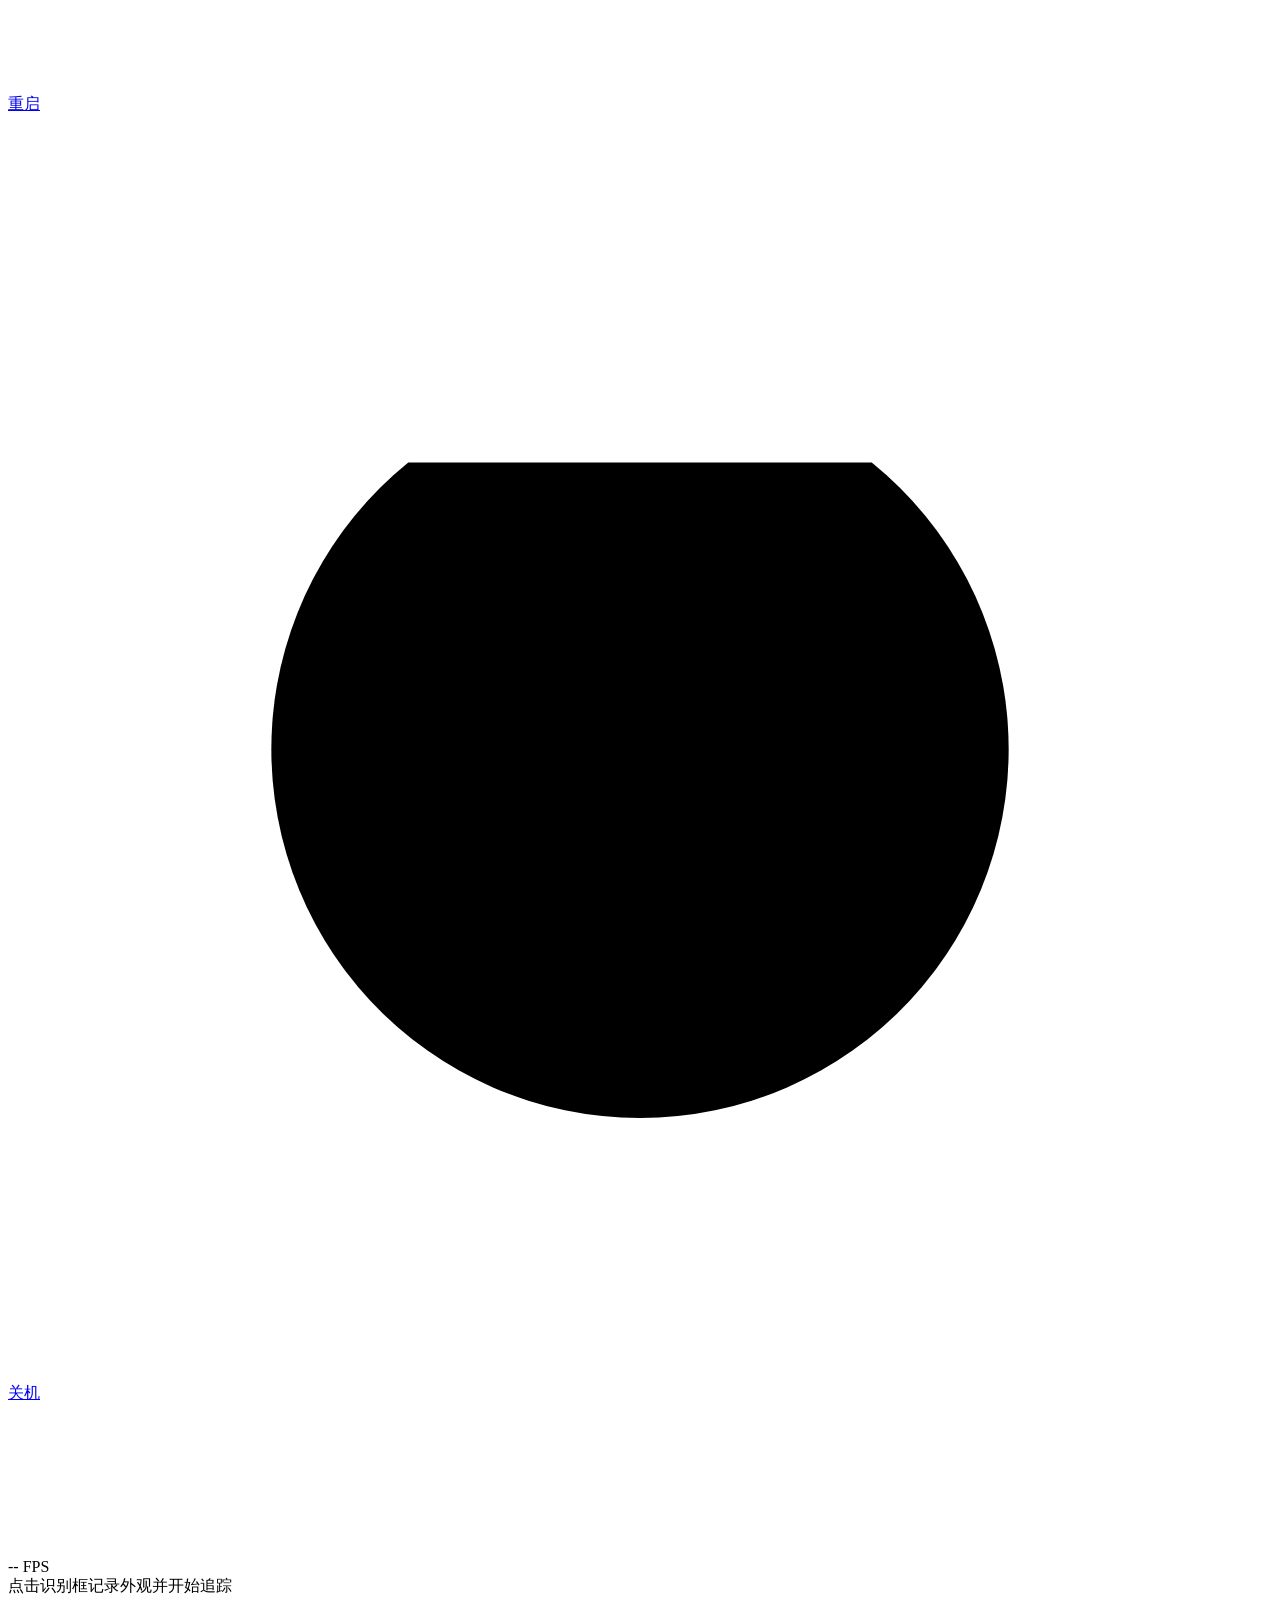
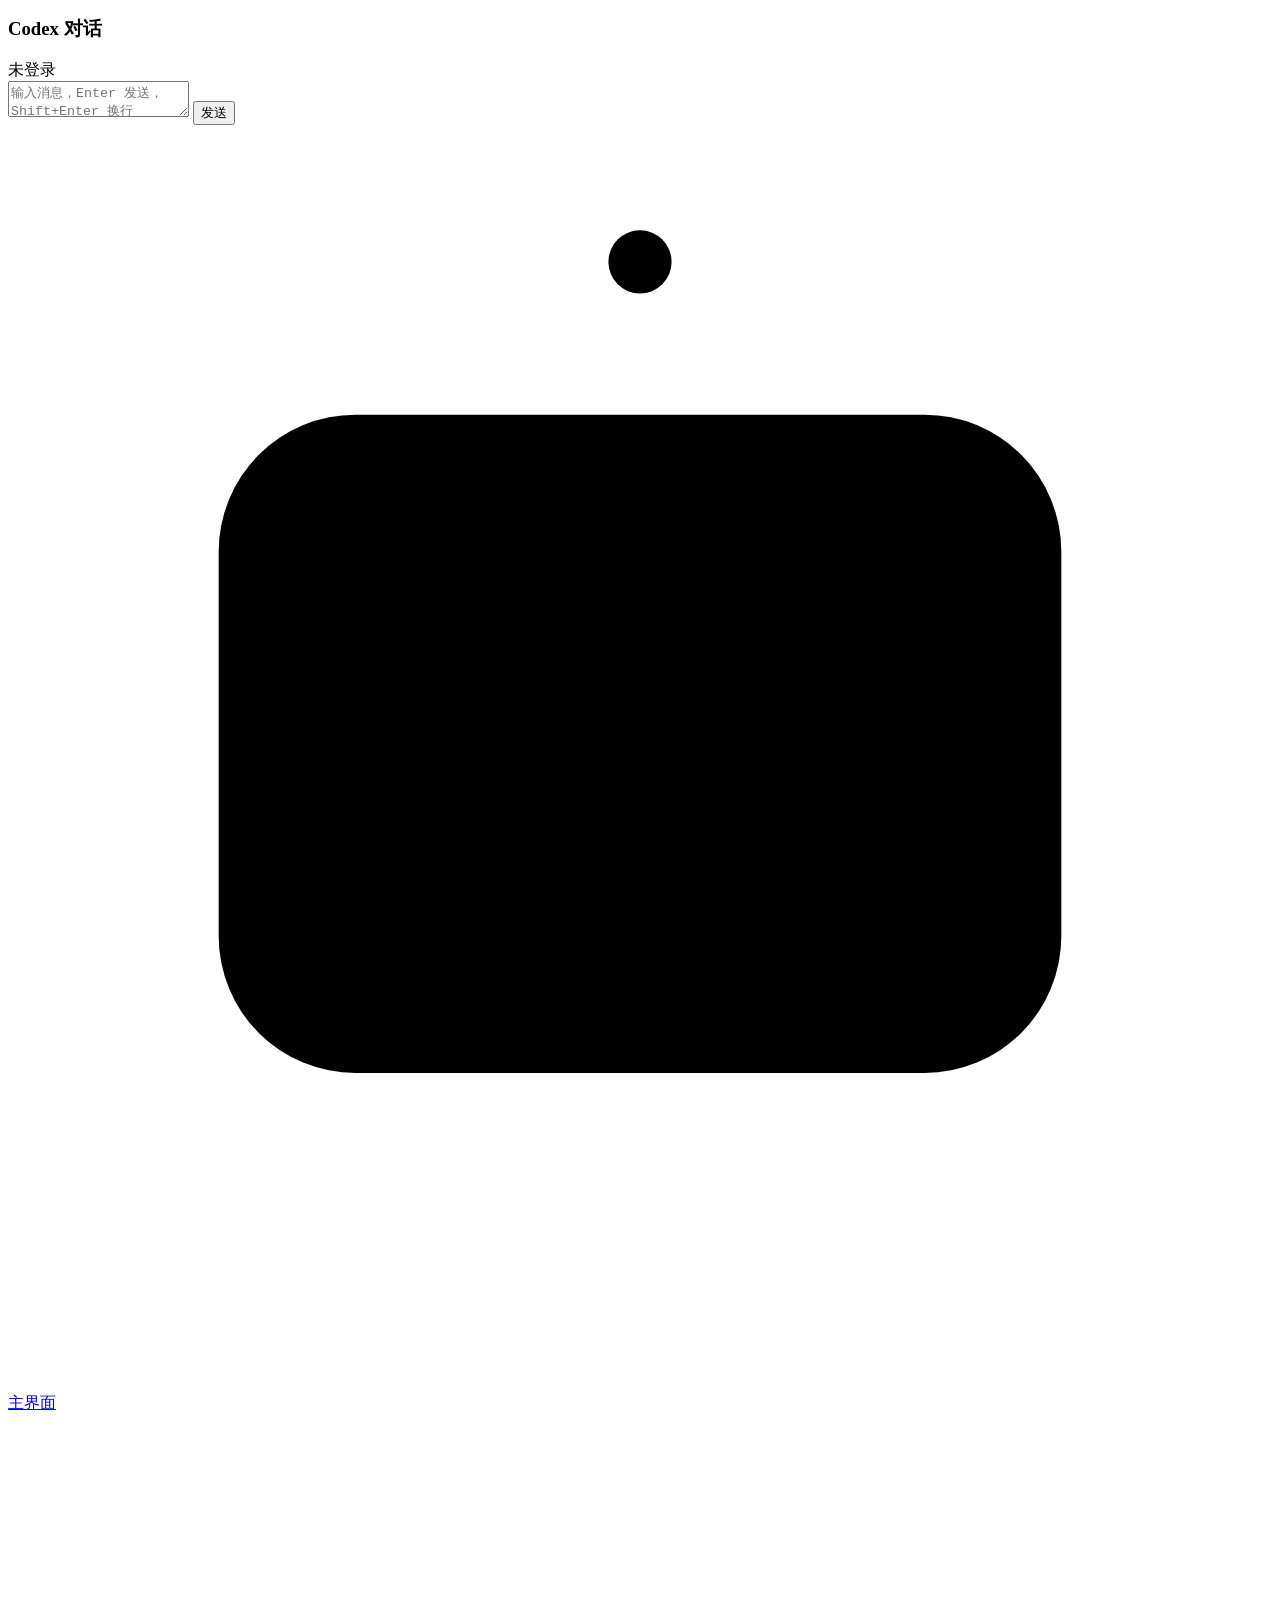
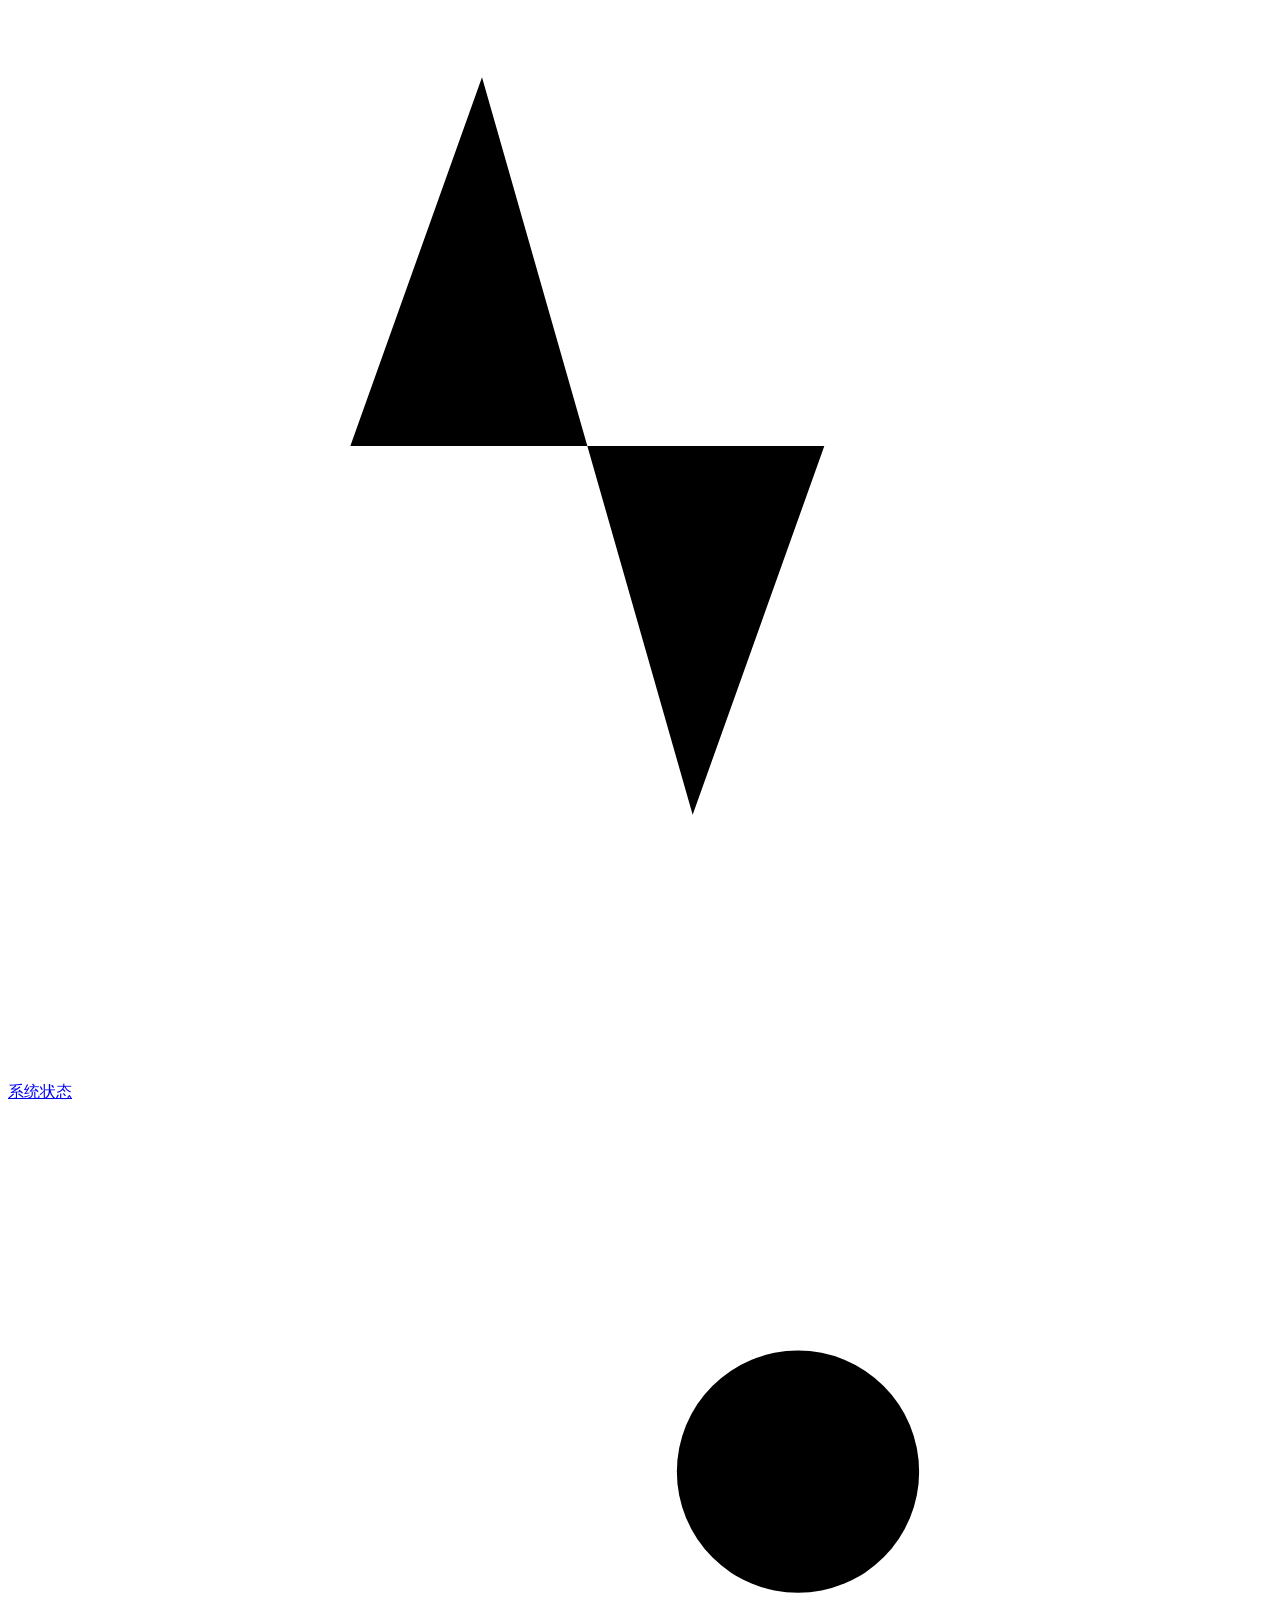
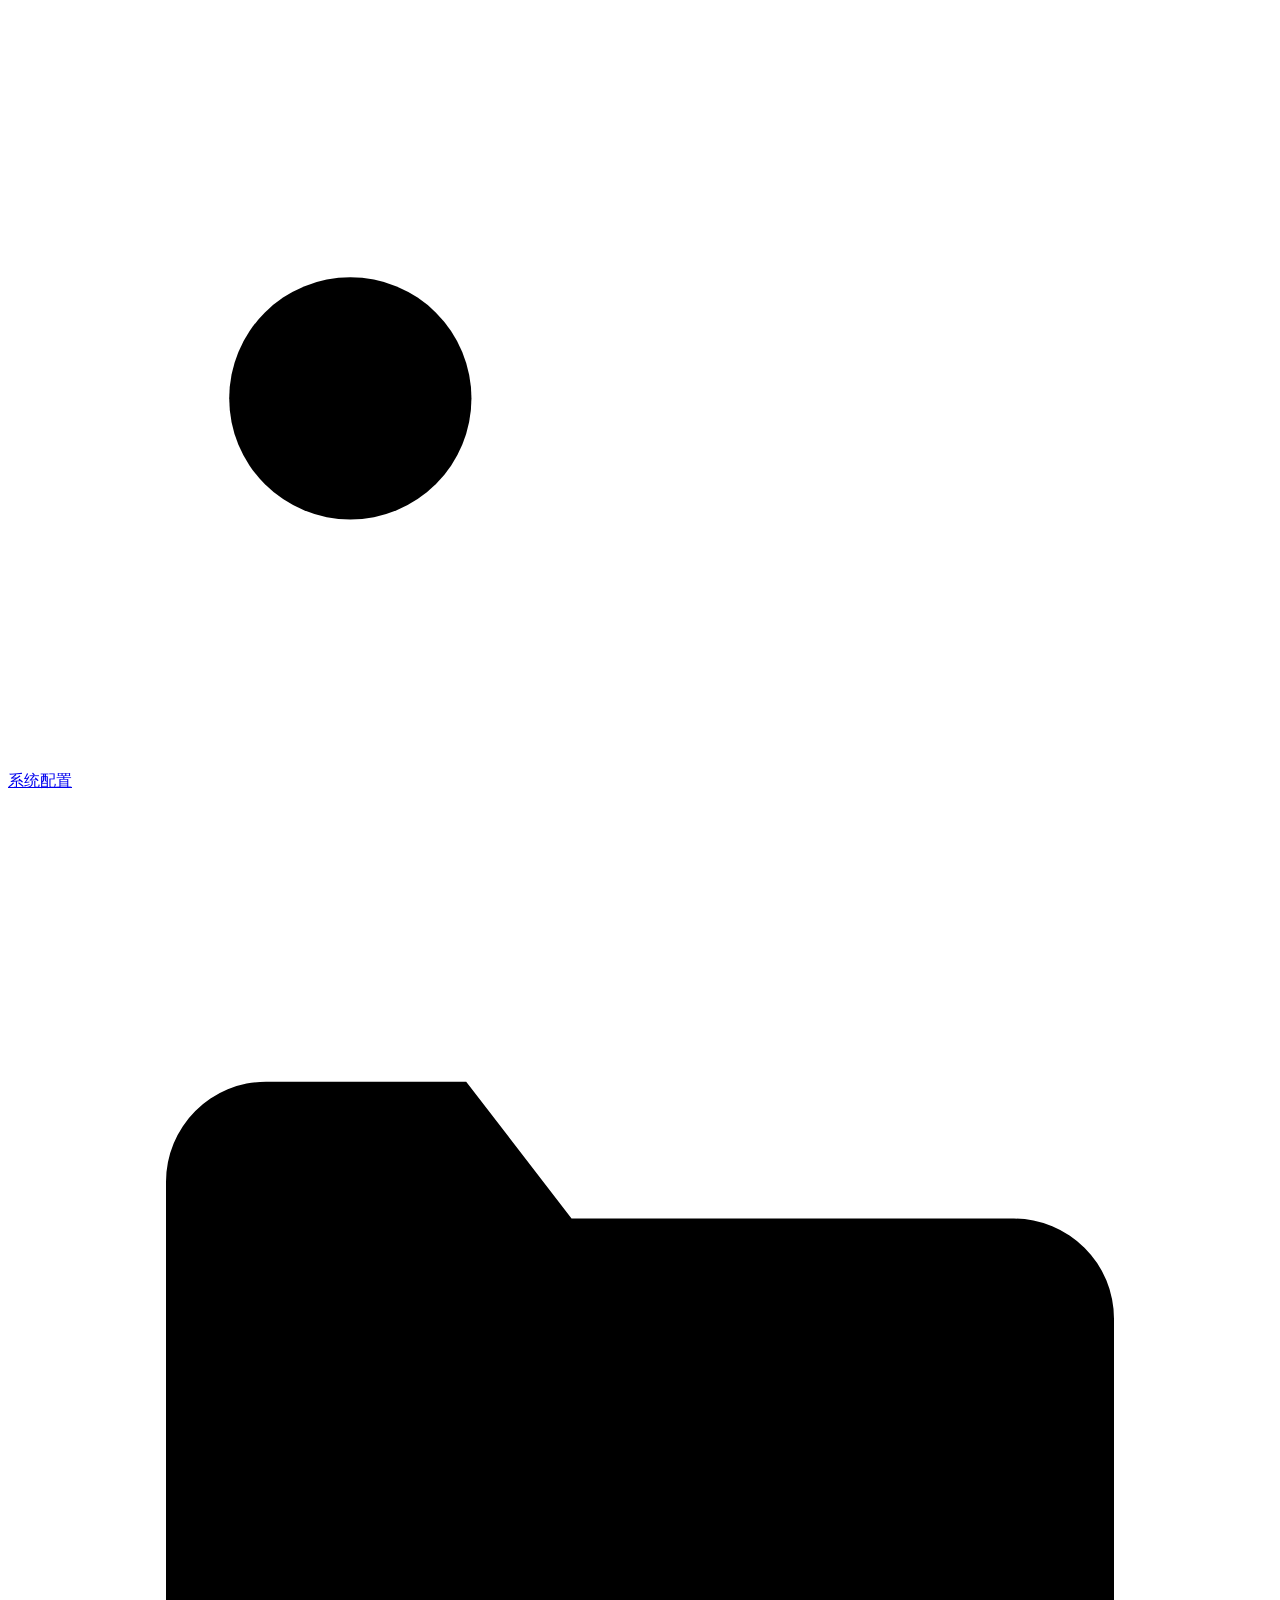
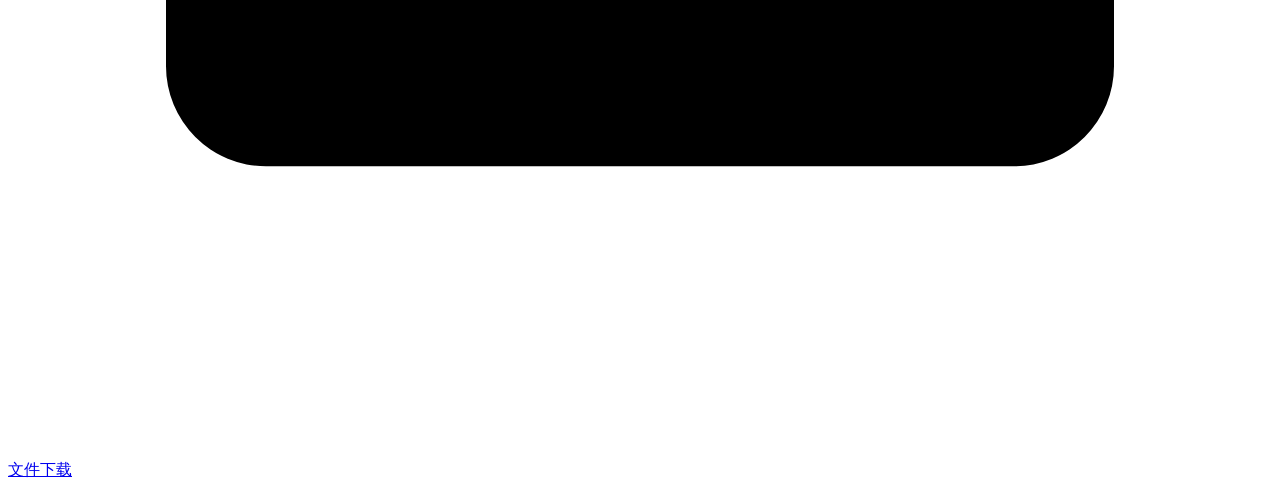
==== commit c9b2c0c9: "web: 界面标题图标由小车改为机器人" ====
--- a/html/index.html
+++ b/html/index.html
@@ -13,7 +13,7 @@
 <script src="/js/app.js?v=2026110721"></script>
 </head><body>
 <div class="top-bar">
-  <div class="tb-left"><h1><svg class="icon" viewBox="0 0 24 24" aria-hidden="true"><path d="M4 16.5h16"/><path d="M6 16.5l1.5-5A2 2 0 0 1 9.4 10h5.2a2 2 0 0 1 1.9 1.5l1.5 5"/><circle cx="7.5" cy="18.2" r="1.7"/><circle cx="16.5" cy="18.2" r="1.7"/></svg> <span data-i18n="智能机器人">智能机器人</span></h1></div>
+  <div class="tb-left"><h1><svg class="icon" viewBox="0 0 24 24" aria-hidden="true"><path d="M12 3.2v2.3"/><circle cx="12" cy="2.6" r="0.6"/><rect x="4" y="5.5" width="16" height="12.5" rx="2.6"/><circle cx="9" cy="11" r="1.4"/><circle cx="15" cy="11" r="1.4"/><path d="M8.5 15.5h7"/></svg> <span data-i18n="智能机器人">智能机器人</span></h1></div>
   <div class="tb-right">
     <span id="datetime"></span>
     <a href="/status" class="btn btn-back"><svg class="icon" viewBox="0 0 24 24" aria-hidden="true"><path d="M3 12h3.5l2.5-7 4 14 2.5-7H21"/></svg> <span data-i18n="系统状态">系统状态</span></a>
@@ -66,5 +66,5 @@
 <script src="/js/monitor.js?v=2026110721"></script>
 <script src="/js/image-tracking.js?v=2026110721"></script>
 <script src="/js/codex-chat.js?v=2026110721"></script>
-<script src="/js/mobile-nav.js?v=2026110721"></script>
-<nav class="tabbar" aria-label="主导航"><a class="tab active" href="/" aria-current="page"><svg class="icon" viewBox="0 0 24 24" aria-hidden="true"><path d="M4 16.5h16"/><path d="M6 16.5l1.5-5A2 2 0 0 1 9.4 10h5.2a2 2 0 0 1 1.9 1.5l1.5 5"/><circle cx="7.5" cy="18.2" r="1.7"/><circle cx="16.5" cy="18.2" r="1.7"/></svg><span data-i18n="主界面">主界面</span></a><a class="tab" href="/status"><svg class="icon" viewBox="0 0 24 24" aria-hidden="true"><path d="M3 12h3.5l2.5-7 4 14 2.5-7H21"/></svg><span data-i18n="系统状态">系统状态</span></a><a class="tab" href="/config"><svg class="icon" viewBox="0 0 24 24" aria-hidden="true"><path d="M4 7h9M17.5 7H20M4 17h2.5M11 17h9"/><circle cx="15" cy="7" r="2.3"/><circle cx="6.5" cy="17" r="2.3"/></svg><span data-i18n="系统配置">系统配置</span></a><a class="tab" href="/logs"><svg class="icon" viewBox="0 0 24 24" aria-hidden="true"><path d="M3 7.4A1.9 1.9 0 0 1 4.9 5.5h3.8l2 2.6h8.4a1.9 1.9 0 0 1 1.9 1.9v6.6a1.9 1.9 0 0 1-1.9 1.9H4.9A1.9 1.9 0 0 1 3 16.6z"/></svg><span data-i18n="文件下载">文件下载</span></a></nav></body></html>
+<script src="/js/mobile-nav.js?v=2026110725"></script>
+<nav class="tabbar" aria-label="主导航"><a class="tab active" href="/" aria-current="page"><svg class="icon" viewBox="0 0 24 24" aria-hidden="true"><path d="M12 3.2v2.3"/><circle cx="12" cy="2.6" r="0.6"/><rect x="4" y="5.5" width="16" height="12.5" rx="2.6"/><circle cx="9" cy="11" r="1.4"/><circle cx="15" cy="11" r="1.4"/><path d="M8.5 15.5h7"/></svg><span data-i18n="主界面">主界面</span></a><a class="tab" href="/status"><svg class="icon" viewBox="0 0 24 24" aria-hidden="true"><path d="M3 12h3.5l2.5-7 4 14 2.5-7H21"/></svg><span data-i18n="系统状态">系统状态</span></a><a class="tab" href="/config"><svg class="icon" viewBox="0 0 24 24" aria-hidden="true"><path d="M4 7h9M17.5 7H20M4 17h2.5M11 17h9"/><circle cx="15" cy="7" r="2.3"/><circle cx="6.5" cy="17" r="2.3"/></svg><span data-i18n="系统配置">系统配置</span></a><a class="tab" href="/logs"><svg class="icon" viewBox="0 0 24 24" aria-hidden="true"><path d="M3 7.4A1.9 1.9 0 0 1 4.9 5.5h3.8l2 2.6h8.4a1.9 1.9 0 0 1 1.9 1.9v6.6a1.9 1.9 0 0 1-1.9 1.9H4.9A1.9 1.9 0 0 1 3 16.6z"/></svg><span data-i18n="文件下载">文件下载</span></a></nav></body></html>
